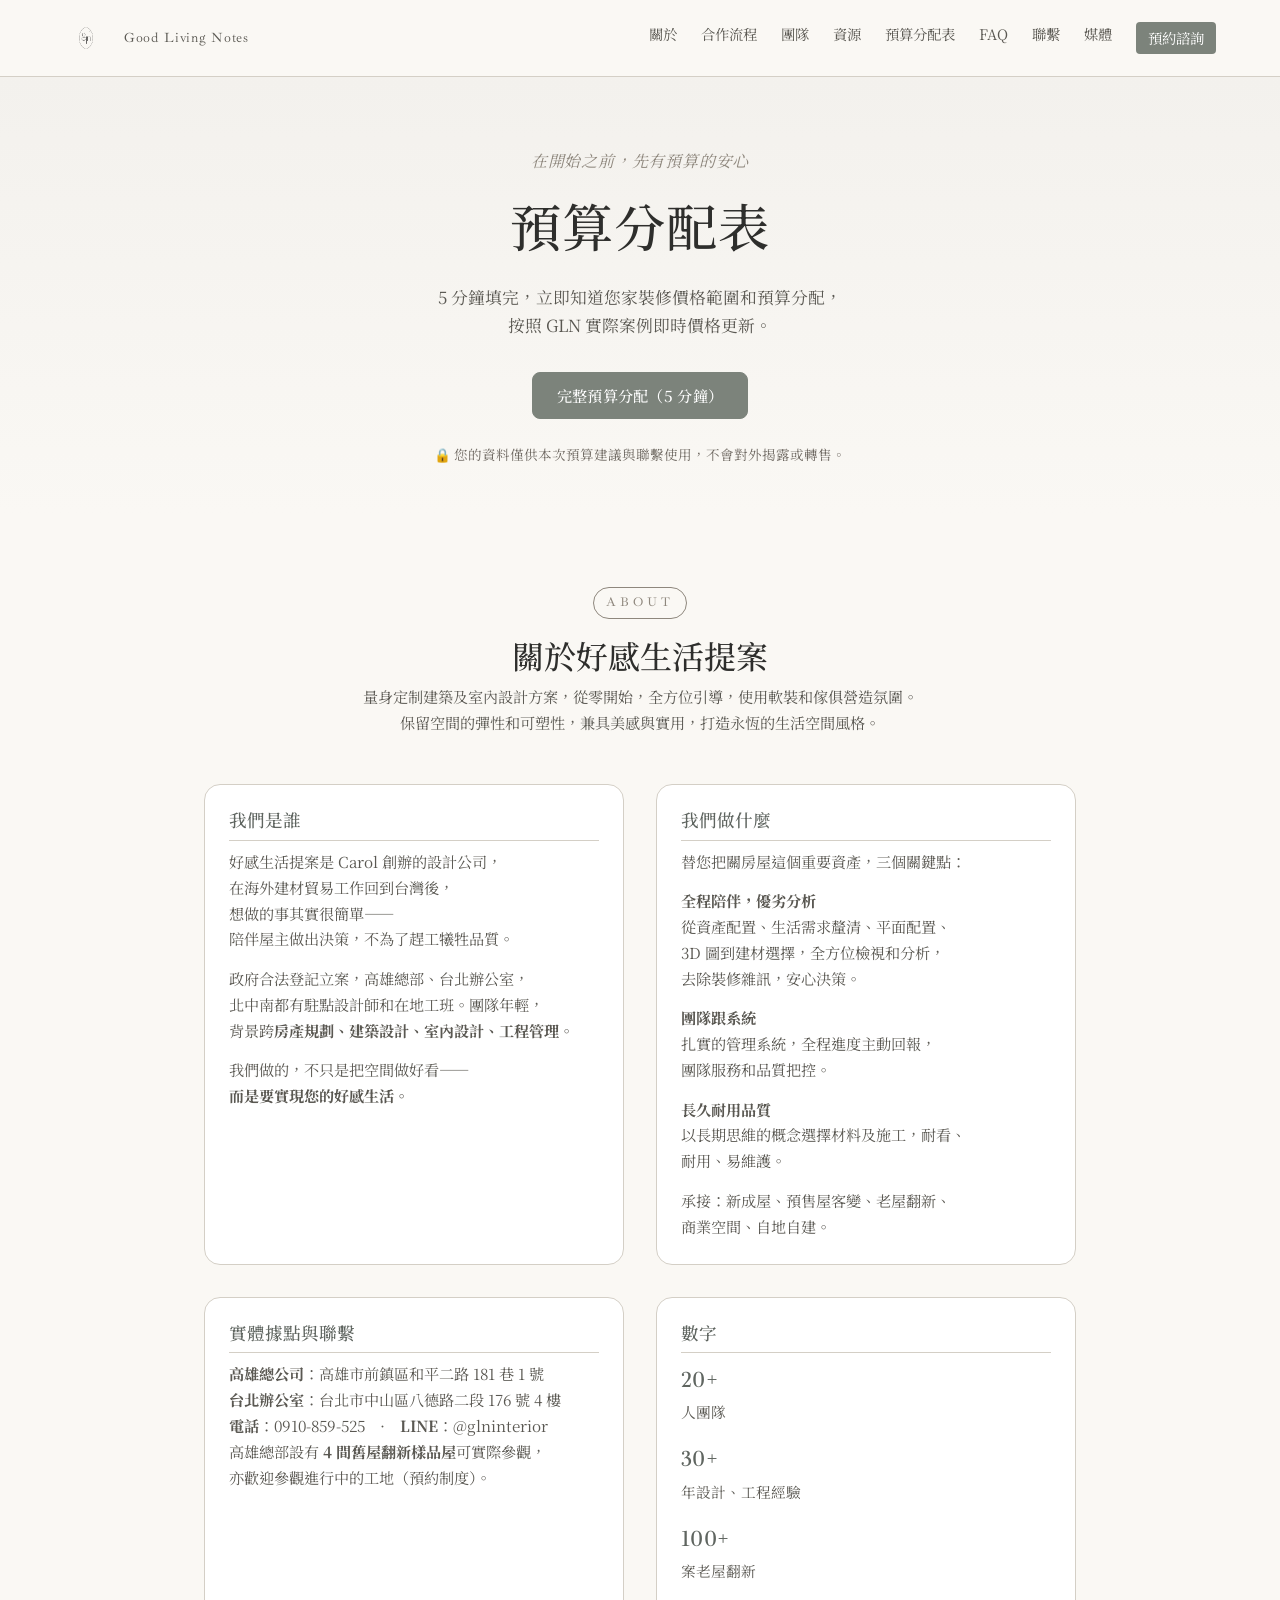
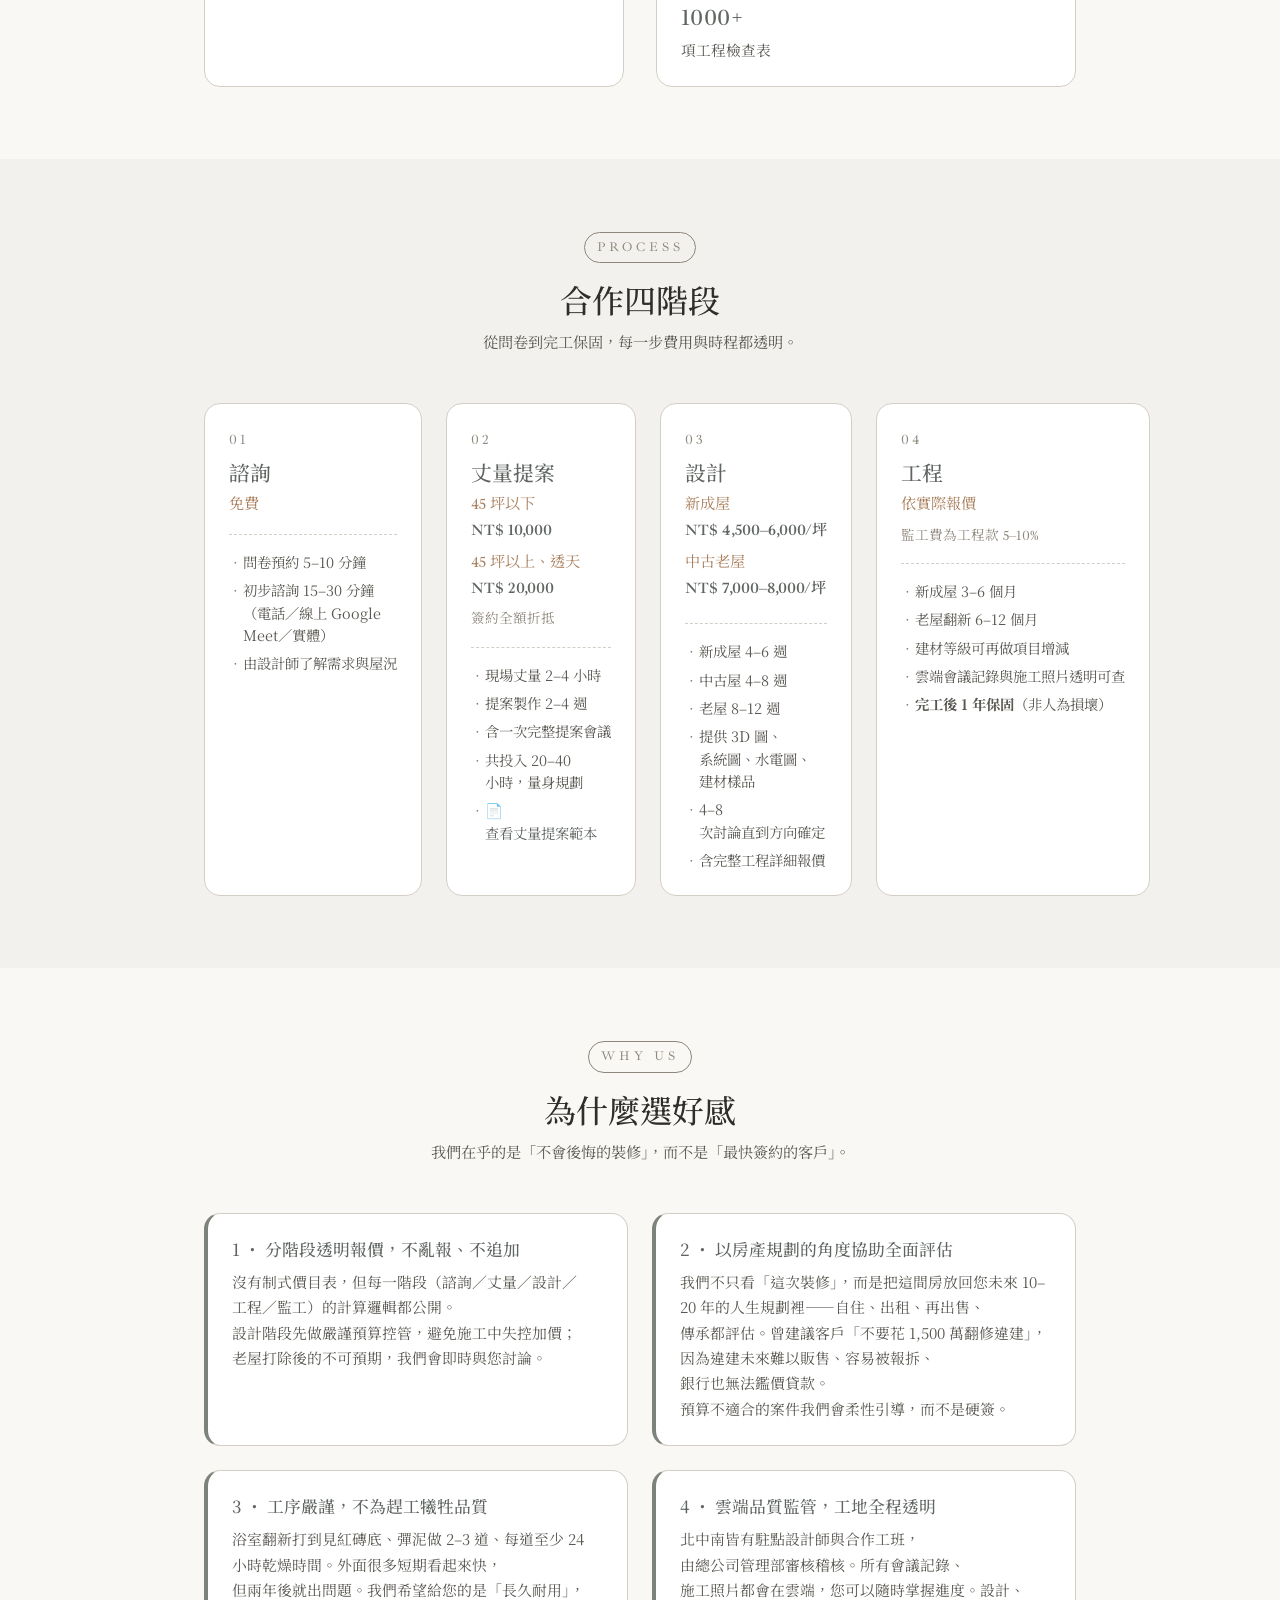
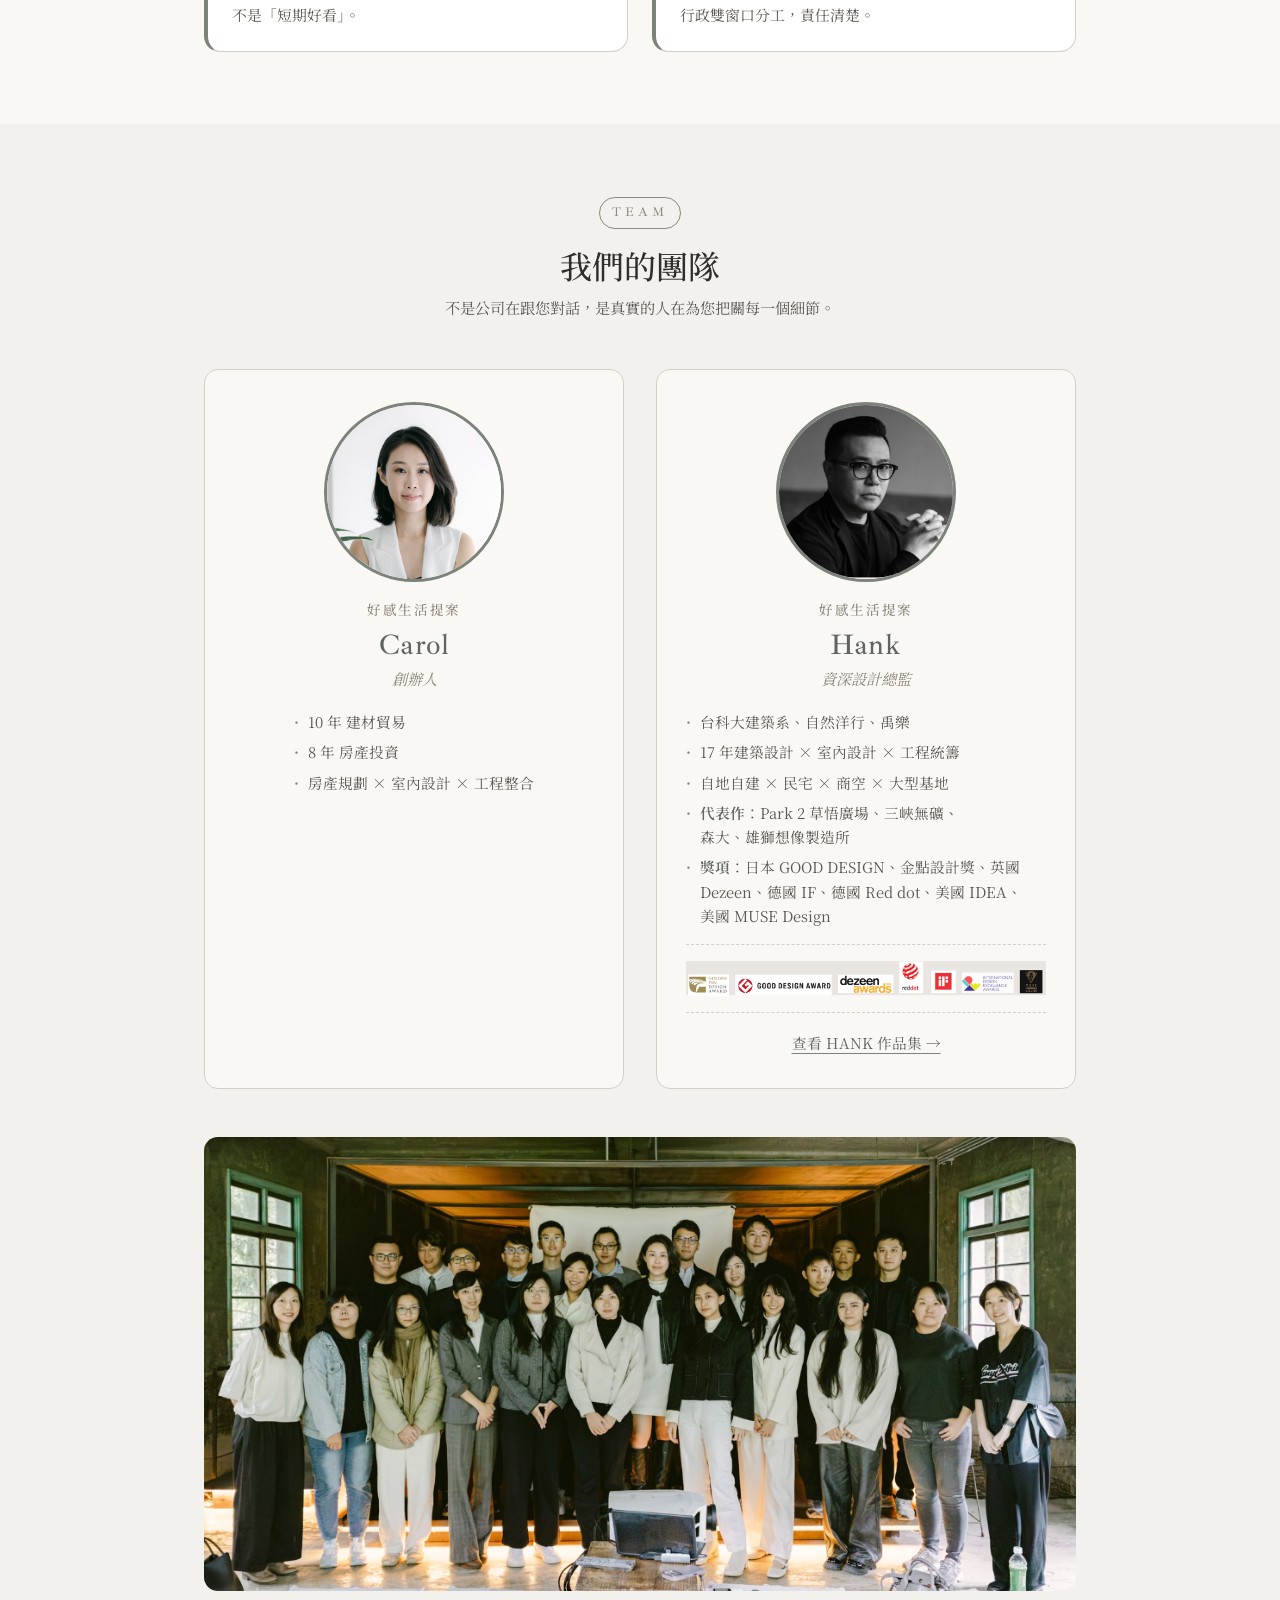
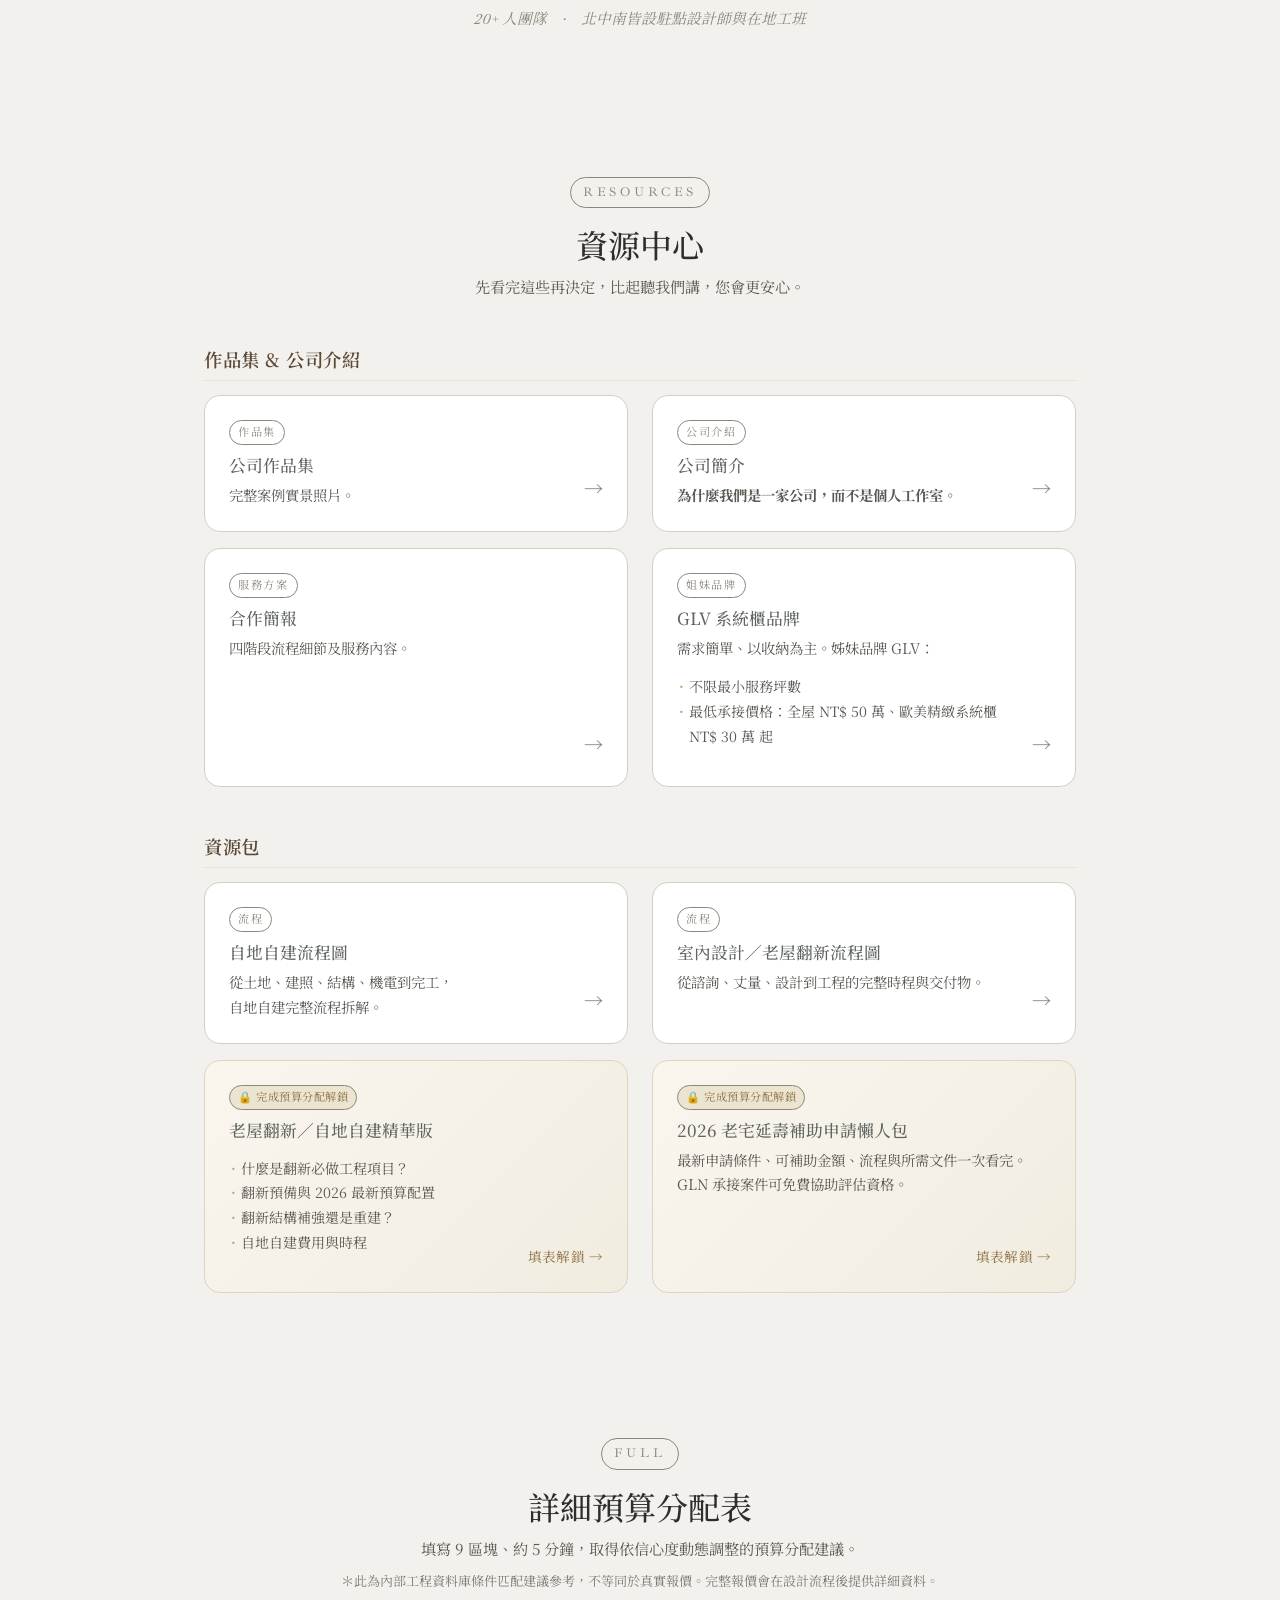
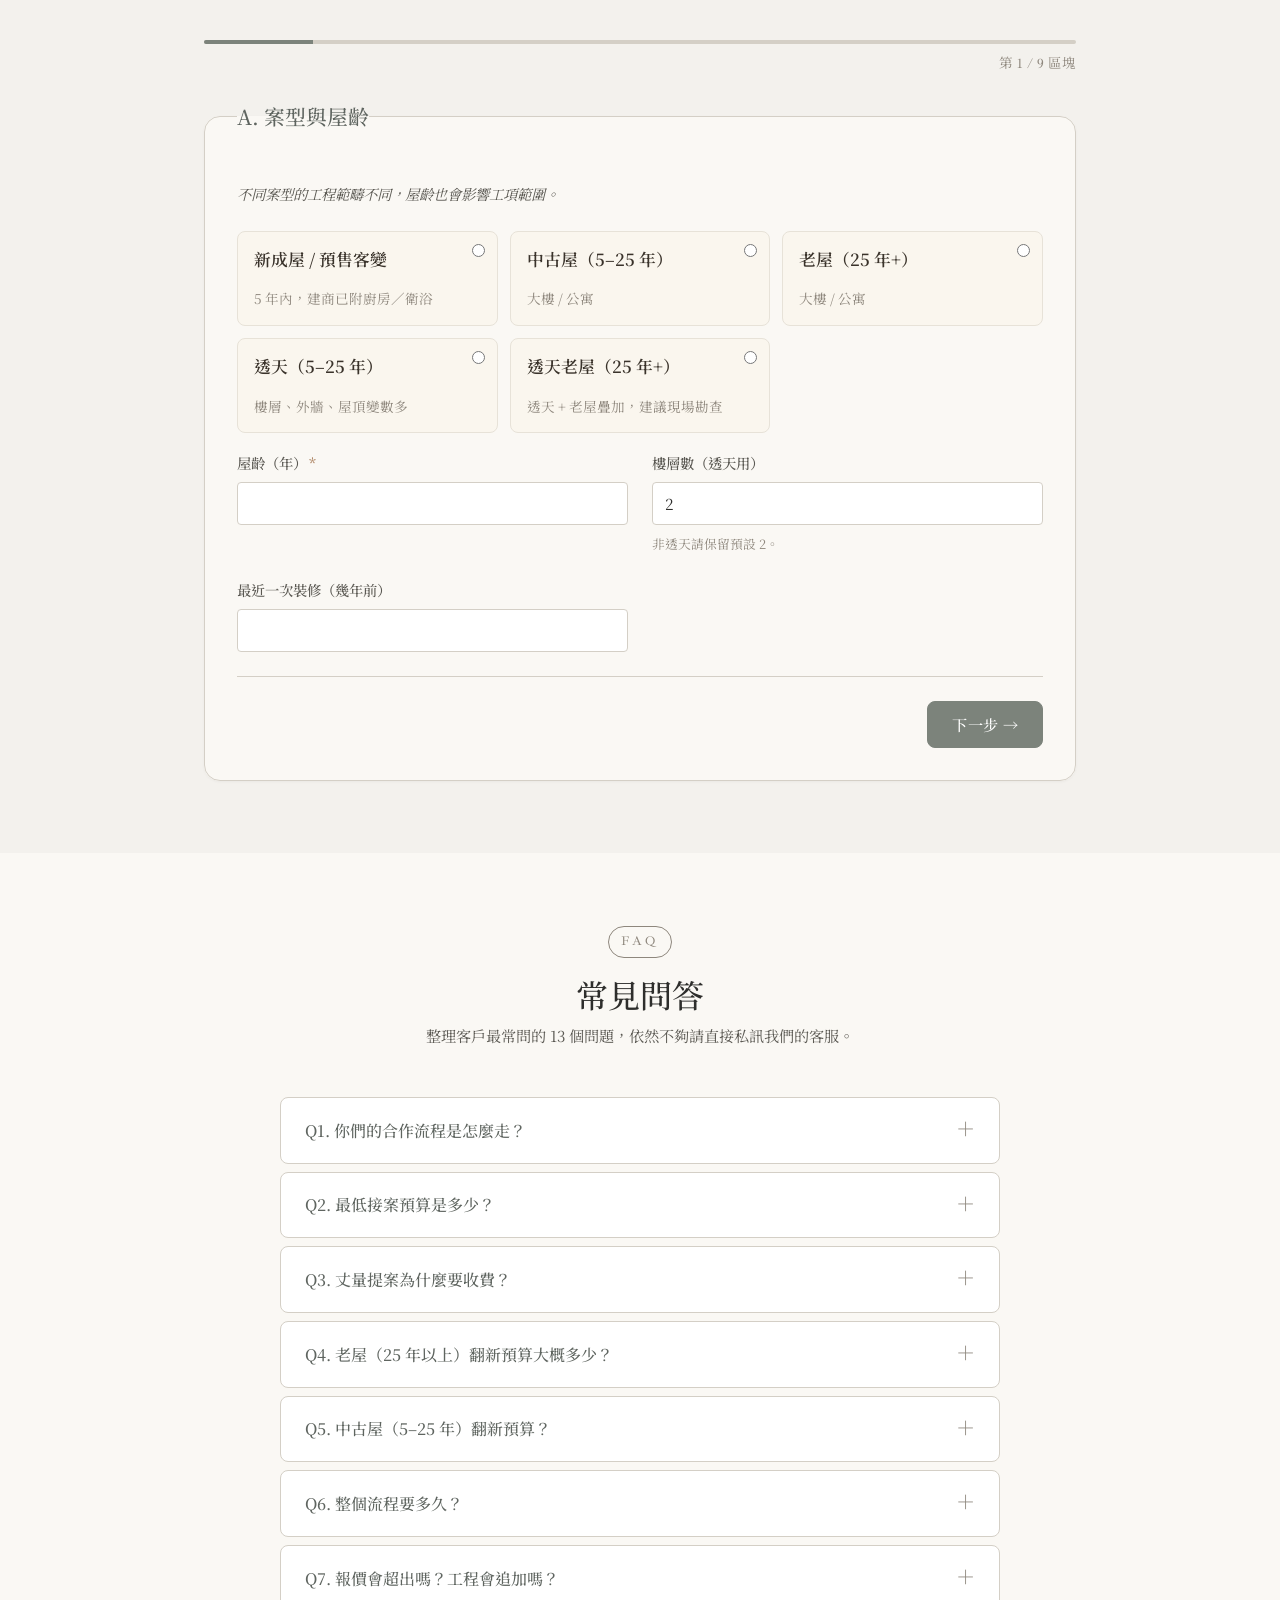
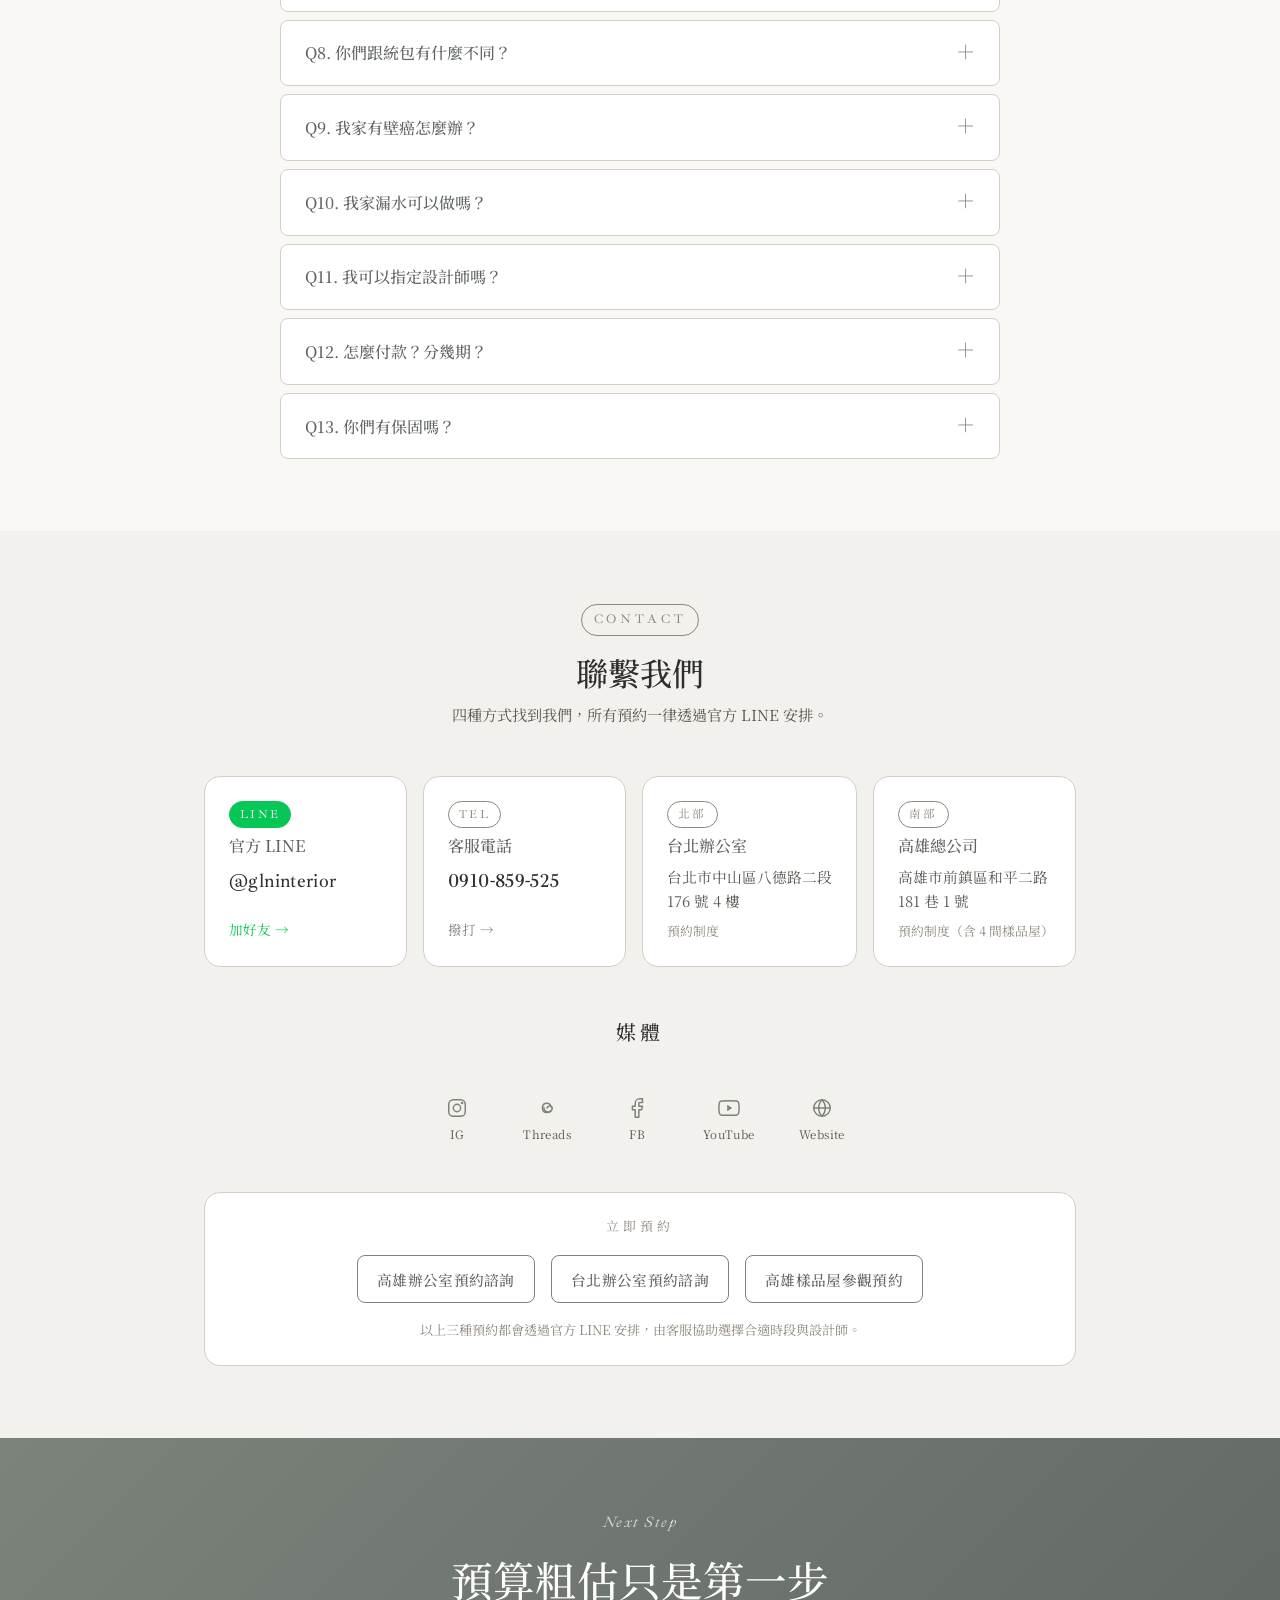
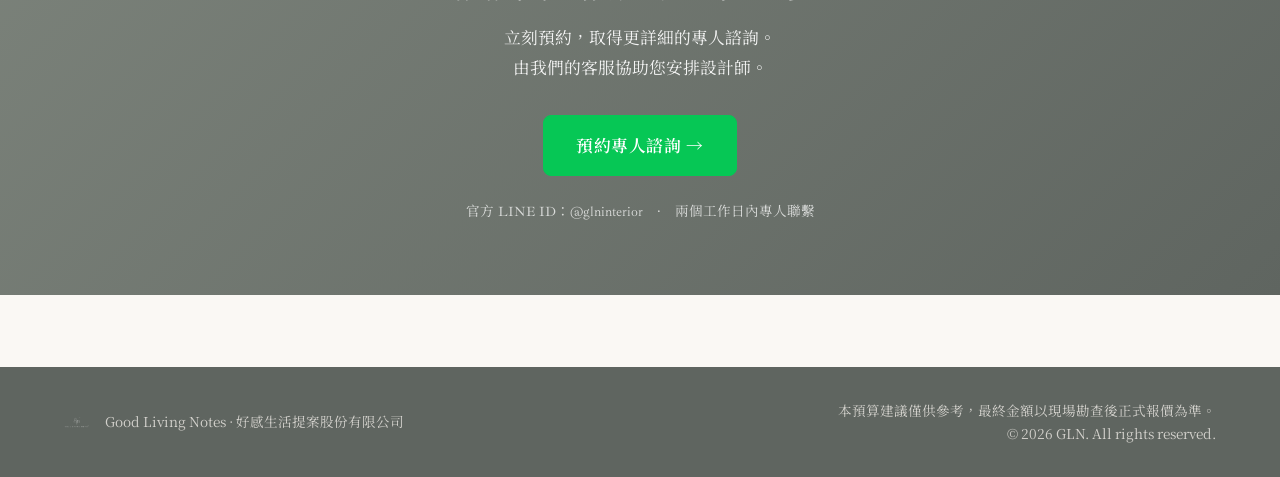
==== index.html @ 09a4f044 "Update index.html 改文字不順處" ====
<!DOCTYPE html>
<html lang="zh-Hant">
<head>
<meta charset="UTF-8">
<meta name="viewport" content="width=device-width, initial-scale=1.0">
<title>預算分配表 | Good Living Notes</title>
<meta name="description" content="GLN 老屋翻新／室內設計 預算範圍粗估表。填寫 5 分鐘，立即取得裝修預算區間。">

<link rel="preconnect" href="https://fonts.googleapis.com">
<link rel="preconnect" href="https://fonts.gstatic.com" crossorigin>
<link href="https://fonts.googleapis.com/css2?family=Noto+Serif+TC:wght@400;500;600;700&family=Ibarra+Real+Nova:wght@400;500;600&display=swap" rel="stylesheet">

<link rel="stylesheet" href="style.css">
</head>
<body>

<!-- ════════════════════════════════════════════ -->
<!-- Header                                          -->
<!-- ════════════════════════════════════════════ -->
<header class="site-header">
  <div class="header-inner">
    <a href="#" class="brand" aria-label="Good Living Notes">
      <img class="brand-logo" src="img/gln-circle.png" alt="GLN" width="44" height="44">
      <div class="brand-name">Good Living Notes</div>
    </a>
    <nav class="header-nav">
      <a href="#about">關於</a>
      <a href="#process">合作流程</a>
      <a href="#team">團隊</a>
      <a href="#resources">資源</a>
      <a href="#mode-full">預算分配表</a>
      <a href="#faq">FAQ</a>
      <a href="#contact">聯繫</a>
      <a href="#media">媒體</a>
      <a href="https://lin.ee/YXt0syEs" target="_blank" rel="noopener" class="nav-cta">預約諮詢</a>
    </nav>
  </div>
</header>

<!-- ════════════════════════════════════════════ -->
<!-- Hero                                            -->
<!-- ════════════════════════════════════════════ -->
<section class="hero">
  <div class="hero-inner">
    <p class="hero-tag">在開始之前，先有預算的安心</p>
    <h1>預算分配表</h1>
    <p class="hero-sub">
      5 分鐘填完，立即知道您家裝修價格範圍和預算分配，<br>
      按照 GLN 實際案例即時價格更新。
    </p>
    <div class="hero-actions">
      <button class="btn btn-primary" data-jump="mode-full">完整預算分配（5 分鐘）</button>
    </div>
    <p class="hero-note">
      🔒 您的資料僅供本次預算建議與聯繫使用，不會對外揭露或轉售。
    </p>
  </div>
</section>

<!-- ════════════════════════════════════════════ -->
<!-- About                                           -->
<!-- ════════════════════════════════════════════ -->
<section id="about" class="about-section">
  <div class="container">
    <div class="section-header">
      <span class="section-mark">ABOUT</span>
      <h2>關於好感生活提案</h2>
      <p>量身定制建築及室內設計方案，從零開始，全方位引導，使用軟裝和傢俱營造氛圍。<br>保留空間的彈性和可塑性，兼具美感與實用，打造永恆的生活空間風格。</p>
    </div>

    <div class="about-grid">
      <div class="about-item">
        <h3>我們是誰</h3>
        <p>好感生活提案是 Carol 創辦的設計公司，在海外建材貿易工作回到台灣後，想做的事其實很簡單——<br>陪伴屋主做出決策，不為了趕工犧牲品質。</p>
        <p>政府合法登記立案，高雄總部、台北辦公室，北中南都有駐點設計師和在地工班。團隊年輕，背景跨<b>房產規劃、建築設計、室內設計、工程管理</b>。</p>
        <p>我們做的，不只是把空間做好看——<br><b>而是要實現您的好感生活。</b></p>
      </div>
      <div class="about-item">
        <h3>我們做什麼</h3>
        <p>替您把關房屋這個重要資產，三個關鍵點：</p>
        <p><b>全程陪伴，優劣分析</b><br>從資產配置、生活需求釐清、平面配置、3D 圖到建材選擇，全方位檢視和分析，去除裝修雜訊，安心決策。</p>
        <p><b>團隊跟系統</b><br>扎實的管理系統，全程進度主動回報，團隊服務和品質把控。</p>
        <p><b>長久耐用品質</b><br>以長期思維的概念選擇材料及施工，耐看、耐用、易維護。</p>
        <p>承接：新成屋、預售屋客變、老屋翻新、商業空間、自地自建。</p>
      </div>
      <div class="about-item">
        <h3>實體據點與聯繫</h3>
        <p>
          <strong>高雄總公司</strong>：高雄市前鎮區和平二路 181 巷 1 號<br>
          <strong>台北辦公室</strong>：台北市中山區八德路二段 176 號 4 樓<br>
          <strong>電話</strong>：0910-859-525　·　<strong>LINE</strong>：@glninterior<br>
          高雄總部設有 <strong>4 間舊屋翻新樣品屋</strong>可實際參觀，亦歡迎參觀進行中的工地（預約制度）。
        </p>
      </div>
      <div class="about-item">
        <h3>數字</h3>
        <ul class="about-stats">
          <li><b>20+</b> 人團隊</li>
          <li><b>30+</b> 年設計、工程經驗</li>
          <li><b>100+</b> 案老屋翻新</li>
          <li><b>1000+</b> 項工程檢查表</li>
        </ul>
      </div>
    </div>
  </div>
</section>

<!-- ════════════════════════════════════════════ -->
<!-- 4-Stage Process                                 -->
<!-- ════════════════════════════════════════════ -->
<section id="process" class="process-section">
  <div class="container">
    <div class="section-header">
      <span class="section-mark">PROCESS</span>
      <h2>合作四階段</h2>
      <p>從問卷到完工保固，每一步費用與時程都透明。</p>
    </div>

    <ol class="process-grid">
      <li class="process-step">
        <span class="process-num">01</span>
        <h3>諮詢</h3>
        <p class="process-fee">免費</p>
        <ul>
          <li>問卷預約 5–10 分鐘</li>
          <li>初步諮詢 15–30 分鐘（電話／線上 Google Meet／實體）</li>
          <li>由設計師了解需求與屋況</li>
        </ul>
      </li>
      <li class="process-step">
        <span class="process-num">02</span>
        <h3>丈量提案</h3>
        <p class="process-fee">
          <span class="fee-row"><span class="fee-label">45 坪以下</span><b>NT$ 10,000</b></span>
          <span class="fee-row"><span class="fee-label">45 坪以上、透天</span><b>NT$ 20,000</b></span>
          <small>簽約全額折抵</small>
        </p>
        <ul>
          <li>現場丈量 2–4 小時</li>
          <li>提案製作 2–4 週</li>
          <li>含一次完整提案會議</li>
          <li>共投入 20–40 小時，量身規劃</li>
          <li><a href="https://drive.google.com/file/d/1v7BxsjTlxCIL0PEZ69i_qPEpmrpGsE7B/view" rel="noopener">📄 查看丈量提案範本</a></li>
        </ul>
      </li>
      <li class="process-step">
        <span class="process-num">03</span>
        <h3>設計</h3>
        <p class="process-fee">
          <span class="fee-row"><span class="fee-label">新成屋</span><b>NT$ 4,500–6,000/坪</b></span>
          <span class="fee-row"><span class="fee-label">中古老屋</span><b>NT$ 7,000–8,000/坪</b></span>
        </p>
        <ul>
          <li>新成屋 4–6 週</li>
          <li>中古屋 4–8 週</li>
          <li>老屋 8–12 週</li>
          <li>提供 3D 圖、系統圖、水電圖、建材樣品</li>
          <li>4–8 次討論直到方向確定</li>
          <li>含完整工程詳細報價</li>
        </ul>
      </li>
      <li class="process-step">
        <span class="process-num">04</span>
        <h3>工程</h3>
        <p class="process-fee">
          <span class="fee-row">依實際報價</span>
          <small>監工費為工程款 5–10%</small>
        </p>
        <ul>
          <li>新成屋 3–6 個月</li>
          <li>老屋翻新 6–12 個月</li>
          <li>建材等級可再做項目增減</li>
          <li>雲端會議記錄與施工照片透明可查</li>
          <li><strong>完工後 1 年保固</strong>（非人為損壞）</li>
        </ul>
      </li>
    </ol>
  </div>
</section>

<!-- ════════════════════════════════════════════ -->
<!-- Why Us                                          -->
<!-- ════════════════════════════════════════════ -->
<section id="why-us" class="why-section">
  <div class="container">
    <div class="section-header">
      <span class="section-mark">WHY US</span>
      <h2>為什麼選好感</h2>
      <p>我們在乎的是「不會後悔的裝修」，而不是「最快簽約的客戶」。</p>
    </div>

    <div class="why-grid">
      <div class="why-item">
        <h3>1 ・ 分階段透明報價，不亂報、不追加</h3>
        <p>沒有制式價目表，但每一階段（諮詢／丈量／設計／工程／監工）的計算邏輯都公開。設計階段先做嚴謹預算控管，避免施工中失控加價；老屋打除後的不可預期，我們會即時與您討論。</p>
      </div>
      <div class="why-item">
        <h3>2 ・ 以房產規劃的角度協助全面評估</h3>
        <p>我們不只看「這次裝修」，而是把這間房放回您未來 10–20 年的人生規劃裡——自住、出租、再出售、傳承都評估。曾建議客戶「不要花 1,500 萬翻修違建」，因為違建未來難以販售、容易被報拆、銀行也無法鑑價貸款。預算不適合的案件我們會柔性引導，而不是硬簽。</p>
      </div>
      <div class="why-item">
        <h3>3 ・ 工序嚴謹，不為趕工犧牲品質</h3>
        <p>浴室翻新打到見紅磚底、彈泥做 2–3 道、每道至少 24 小時乾燥時間。外面很多短期看起來快，但兩年後就出問題。我們希望給您的是「長久耐用」，不是「短期好看」。</p>
      </div>
      <div class="why-item">
        <h3>4 ・ 雲端品質監管，工地全程透明</h3>
        <p>北中南皆有駐點設計師與合作工班，由總公司管理部審核稽核。所有會議記錄、施工照片都會在雲端，您可以隨時掌握進度。設計、行政雙窗口分工，責任清楚。</p>
      </div>
    </div>
  </div>
</section>

<!-- ════════════════════════════════════════════ -->
<!-- Team                                            -->
<!-- ════════════════════════════════════════════ -->
<section id="team" class="team-section">
  <div class="container">
    <div class="section-header">
      <span class="section-mark">TEAM</span>
      <h2>我們的團隊</h2>
      <p>不是公司在跟您對話，是真實的人在為您把關每一個細節。</p>
    </div>

    <div class="team-people">
      <article class="team-card">
        <div class="team-photo-wrap">
          <img class="team-photo" src="img/team-carol.png" alt="Carol｜好感生活提案 創辦人">
        </div>
        <div class="team-info">
          <p class="team-org">好感生活提案</p>
          <h3 class="team-name">Carol</h3>
          <p class="team-title">創辦人</p>
          <ul class="team-bio-list">
            <li><span class="nowrap">10 年</span> 建材貿易</li>
            <li><span class="nowrap">8 年</span> 房產投資</li>
            <li>房產規劃 × 室內設計 × 工程整合</li>
          </ul>
        </div>
      </article>

      <article class="team-card">
        <div class="team-photo-wrap">
          <img class="team-photo" src="img/team-hank.png" alt="Hank｜好感生活提案 資深設計總監">
        </div>
        <div class="team-info">
          <p class="team-org">好感生活提案</p>
          <h3 class="team-name">Hank</h3>
          <p class="team-title">資深設計總監</p>
          <ul class="team-bio-list">
            <li>台科大建築系、自然洋行、禹樂</li>
            <li>17 年建築設計 × 室內設計 × 工程統籌</li>
            <li>自地自建 × 民宅 × 商空 × 大型基地</li>
            <li><b>代表作</b>：Park 2 草悟廣場、三峽無礦、森大、雄獅想像製造所</li>
            <li><b>獎項</b>：日本 GOOD DESIGN、金點設計獎、英國 Dezeen、德國 IF、德國 Red dot、美國 IDEA、美國 MUSE Design</li>
          </ul>
          <div class="team-awards">
            <img class="team-awards-img" src="img/hank-awards.png" alt="HANK 獲得設計獎項">
          </div>
          <p class="team-link">
            <a href="https://canva.link/2eoe7nf014t5jom" target="_blank" rel="noopener">查看 HANK 作品集 →</a>
          </p>
        </div>
      </article>
    </div>

    <figure class="team-group">
      <img class="team-group-photo" src="img/team-group.png" alt="GLN 好感生活提案團隊合照">
      <figcaption>20+ 人團隊　·　北中南皆設駐點設計師與在地工班</figcaption>
    </figure>
  </div>
</section>

<!-- ════════════════════════════════════════════ -->
<!-- Resources                                       -->
<!-- ════════════════════════════════════════════ -->
<section id="resources" class="resources-section">
  <div class="container">
    <div class="section-header">
      <span class="section-mark">RESOURCES</span>
      <h2>資源中心</h2>
      <p>先看完這些再決定，比起聽我們講，您會更安心。</p>
    </div>

    <!-- A. 作品集 + 公司介紹 -->
    <h3 class="resource-group-title">作品集 & 公司介紹</h3>
    <div class="resource-grid">
      <a href="https://canva.link/q2inrn6j41slrcf" class="resource-card" target="_blank" rel="noopener">
        <span class="resource-tag">作品集</span>
        <h4>公司作品集</h4>
        <p>完整案例實景照片。</p>
        <span class="resource-arrow">→</span>
      </a>
      <a href="https://canva.link/rxjjziri6w0y75f" class="resource-card" target="_blank" rel="noopener">
        <span class="resource-tag">公司介紹</span>
        <h4>公司簡介</h4>
        <p><strong>為什麼我們是一家公司，而不是個人工作室。</strong></p>
        <span class="resource-arrow">→</span>
      </a>
      <a href="https://canva.link/uppuqm4jqyr78lw" class="resource-card" target="_blank" rel="noopener">
        <span class="resource-tag">服務方案</span>
        <h4>合作簡報</h4>
        <p>四階段流程細節及服務內容。</p>
        <span class="resource-arrow">→</span>
      </a>
      <a href="https://drive.google.com/file/d/1RfXnV0YiWMnCZZ8TT27FS-gtR0OzZcpV/view?usp=drive_link" class="resource-card" target="_blank" rel="noopener">
        <span class="resource-tag">姐妹品牌</span>
        <h4>GLV 系統櫃品牌</h4>
        <p>需求簡單、以收納為主。姊妹品牌 GLV：</p>
        <ul class="resource-bullets">
          <li>不限最小服務坪數</li>
          <li>最低承接價格：全屋 <span class="nowrap">NT$ 50 萬</span>、歐美精緻系統櫃 <span class="nowrap">NT$ 30 萬</span> 起</li>
        </ul>
        <span class="resource-arrow">→</span>
      </a>
    </div>

    <!-- B. 資源包 -->
    <h3 class="resource-group-title resource-group-title-2">資源包</h3>
    <div class="resource-grid">
      <a href="https://canva.link/vk9om10s2ywufpu" class="resource-card" target="_blank" rel="noopener">
        <span class="resource-tag">流程</span>
        <h4>自地自建流程圖</h4>
        <p>從土地、建照、結構、機電到完工，自地自建完整流程拆解。</p>
        <span class="resource-arrow">→</span>
      </a>
      <a href="https://canva.link/l2bmk8gqaws60md" class="resource-card" target="_blank" rel="noopener">
        <span class="resource-tag">流程</span>
        <h4>室內設計／老屋翻新流程圖</h4>
        <p>從諮詢、丈量、設計到工程的完整時程與交付物。</p>
        <span class="resource-arrow">→</span>
      </a>
      <a href="#mode-full" class="resource-card resource-card-gated" data-gated="true">
        <span class="resource-tag resource-tag-locked">🔒 完成預算分配解鎖</span>
        <h4>老屋翻新／自地自建精華版</h4>
        <ul class="resource-bullets">
          <li>什麼是翻新必做工程項目？</li>
          <li>翻新預備與 2026 最新預算配置</li>
          <li>翻新結構補強還是重建？</li>
          <li>自地自建費用與時程</li>
        </ul>
        <span class="resource-arrow">填表解鎖 →</span>
      </a>
      <a href="#mode-full" class="resource-card resource-card-gated" data-gated="true">
        <span class="resource-tag resource-tag-locked">🔒 完成預算分配解鎖</span>
        <h4>2026 老宅延壽補助申請懶人包</h4>
        <p>最新申請條件、可補助金額、流程與所需文件一次看完。GLN 承接案件可免費協助評估資格。</p>
        <span class="resource-arrow">填表解鎖 →</span>
      </a>
    </div>

  </div>
</section>


<!-- ════════════════════════════════════════════ -->
<!-- Full Mode (Advanced) — Quick Mode 已移至 landing.html -->
<!-- ════════════════════════════════════════════ -->
<!-- ════════════════════════════════════════════ -->
<section id="mode-full" class="form-section form-section-alt">
  <div class="container">
    <div class="section-header">
      <span class="section-mark">FULL</span>
      <h2>詳細預算分配表</h2>
      <p>填寫 9 區塊、約 5 分鐘，取得依信心度動態調整的預算分配建議。</p>
      <p class="section-disclaimer">＊此為內部工程資料庫條件匹配建議參考，不等同於真實報價。完整報價會在設計流程後提供詳細資料。</p>
    </div>

    <!-- progress bar -->
    <div class="progress">
      <div class="progress-bar" id="progress-bar"></div>
    </div>
    <div class="progress-label" id="progress-label">第 1 / 9 區塊</div>

    <form id="form-full" novalidate>

      <!-- ─── I. 您的基本資料（三明治法：DOM 第一，UX 流程最後一步） ─── -->
      <fieldset class="step" data-step="9">
        <legend>I. 您的基本資料</legend>
        <p class="step-hint step-hint-unlock">🎁 就差最後一步——填完即可解鎖您的<strong>預算分配建議</strong>與<strong>兩份精選資源</strong>。</p>

        <div class="form-grid">
          <div class="field">
            <label>姓名 / 稱呼 <span class="req">*</span></label>
            <input type="text" name="name" required>
          </div>
          <div class="field">
            <label>聯絡電話 <span class="req">*</span></label>
            <input type="tel" name="phone" required pattern="[0-9\-+ ]+">
          </div>
          <div class="field field-full">
            <label>Email <span class="req">*</span></label>
            <input type="email" name="email" required>
          </div>
          <div class="field field-full field-highlight">
            <label>LINE ID <span class="optional">（選填，推薦）</span></label>
            <input type="text" name="lineId" placeholder="例：@your_id 或 your_id">
            <p class="field-hint">🎁 填入您的 LINE ID，即可獲得 <strong>限定資源「必檢測工程清單」</strong>（依您的案型客製），並由設計師於 <span class="nowrap">24 小時內</span>專人回覆您的客製建議。</p>
          </div>
          <div class="field">
            <label>從哪裡認識我們？</label>
            <select name="source">
              <option value="">—</option>
              <option>IG</option><option>Google</option><option>朋友介紹</option><option>設計師推薦</option><option>其他</option>
            </select>
          </div>
          <div class="field">
            <label>偏好聯絡方式</label>
            <select name="contactPref">
              <option value="">—</option>
              <option>Line</option><option>電話</option><option>Email</option>
            </select>
          </div>
          <div class="field field-full">
            <label>Referral Code（推薦碼）</label>
            <input type="text" name="referral" placeholder="若有，請輸入">
          </div>
        </div>

        <div class="consent-block">
          <label><input type="checkbox" id="consent1" required> 我同意 GLN 依本表單資料聯繫我以提供預算建議服務 <span class="req">*</span></label>
          <label><input type="checkbox" id="consent2" required> 我了解此預算建議為初步參考，最終以現勘正式報價為準 <span class="req">*</span></label>
        </div>

        <div class="step-actions">
          <button type="button" class="btn btn-outline btn-prev">← 上一步</button>
          <button type="submit" class="btn btn-primary">取得完整預算分配 →</button>
        </div>
      </fieldset>

      <!-- ─── A. 案型與屋齡（v3：案型參數承擔屋齡折扣） ─── -->
      <fieldset class="step active" data-step="1">
        <legend>A. 案型與屋齡</legend>
        <p class="step-hint">不同案型的工程範疇不同，屋齡也會影響工項範圍。</p>

        <div class="case-type-grid">
          <label class="case-card">
            <input type="radio" name="caseType" value="new_house" required>
            <span class="case-title">新成屋 / 預售客變</span>
            <span class="case-desc">5 年內，建商已附廚房／衛浴</span>
          </label>
          <label class="case-card">
            <input type="radio" name="caseType" value="midage" required>
            <span class="case-title">中古屋（5–25 年）</span>
            <span class="case-desc">大樓 / 公寓</span>
          </label>
          <label class="case-card">
            <input type="radio" name="caseType" value="old_house" required>
            <span class="case-title">老屋（25 年+）</span>
            <span class="case-desc">大樓 / 公寓</span>
          </label>
          <label class="case-card">
            <input type="radio" name="caseType" value="townhouse_mid" required>
            <span class="case-title">透天（5–25 年）</span>
            <span class="case-desc">樓層、外牆、屋頂變數多</span>
          </label>
          <label class="case-card">
            <input type="radio" name="caseType" value="townhouse_old" required>
            <span class="case-title">透天老屋（25 年+）</span>
            <span class="case-desc">透天 + 老屋疊加，建議現場勘查</span>
          </label>
        </div>

        <div class="form-grid" style="margin-top:18px">
          <div class="field">
            <label>屋齡（年）<span class="req">*</span></label>
            <input type="number" name="age" min="0" max="100" required>
          </div>
          <div class="field">
            <label>樓層數（透天用）</label>
            <input type="number" name="floors" min="1" max="5" value="2">
            <p class="field-hint">非透天請保留預設 2。</p>
          </div>
          <div class="field">
            <label>最近一次裝修（幾年前）</label>
            <input type="number" name="lastReno" min="0" max="100">
          </div>
        </div>

        <div class="step-actions">
          <span></span>
          <button type="button" class="btn btn-primary btn-next">下一步 →</button>
        </div>
      </fieldset>

      <!-- ─── B. 物件資訊 ─── -->
      <fieldset class="step" data-step="2">
        <legend>B. 物件資訊</legend>
        <p class="step-hint">坪數與地點都會影響預算估算。</p>

        <div class="form-grid">
          <div class="field">
            <label>所在縣市 <span class="req">*</span></label>
            <select name="county" required>
              <option value="">—</option>
              <optgroup label="雙北 / 基隆">
                <option>台北</option><option>新北</option><option>基隆</option>
              </optgroup>
              <optgroup label="桃竹苗">
                <option>桃園</option><option>新竹</option><option>苗栗</option>
              </optgroup>
              <optgroup label="中部">
                <option>台中</option><option>彰化</option><option>南投</option><option>雲林</option>
              </optgroup>
              <optgroup label="南部">
                <option>嘉義</option><option>台南</option><option>高雄</option><option>屏東</option>
              </optgroup>
              <optgroup label="東部">
                <option>宜蘭</option><option>花蓮</option><option>台東</option>
              </optgroup>
              <optgroup label="離島">
                <option>澎湖</option><option>金門</option><option>馬祖</option>
              </optgroup>
            </select>
          </div>
          <div class="field field-full">
            <label>區域 / 路名<span class="optional">（選填）</span></label>
            <input type="text" name="address" placeholder="例：大安區、忠孝東路 / 左營區（選填）">
            <p class="field-hint">🔒 填入後可讓預算建議更精準；資訊僅供本次預算建議使用。</p>
          </div>
          <div class="field">
            <label>樓層 / 總樓層</label>
            <input type="text" name="floor" placeholder="例：5 / 12">
          </div>
          <div class="field">
            <label>有無電梯</label>
            <select name="elevator">
              <option value="">—</option><option>是</option><option>否</option>
            </select>
          </div>
          <div class="field">
            <label>室內坪數（不含公設）<span class="req">*</span></label>
            <input type="number" name="ping" min="1" max="500" step="0.1" required>
          </div>
          <div class="field">
            <label>陽台數</label>
            <input type="number" name="balconies" min="0" max="20" value="0">
          </div>
          <div class="field">
            <label>房數 <span class="req">*</span></label>
            <select name="rooms" required>
              <option value="">—</option>
              <option value="1">1 房</option>
              <option value="2">2 房</option>
              <option value="3" selected>3 房</option>
              <option value="4">4 房</option>
              <option value="5">5 房以上</option>
            </select>
          </div>
          <div class="field">
            <label>現況廳/衛/廚數</label>
            <input type="text" name="layoutNow" placeholder="例：2 廳 2 衛 1 廚">
          </div>
        </div>

        <!-- 屋況照片上傳區（5 類） -->
        <h4 class="sub-block-title">上傳屋況照（最多每類 5 張，可拖曳）</h4>
        <p class="step-hint">📷 照片愈完整，現勘前我們愈能判斷工程難度。上傳後資料只供本次預算建議使用。</p>

        <div class="photo-upload-grid">
          <div class="photo-zone" data-cat="exterior">
            <div class="photo-zone-head"><span class="photo-cat-icon">🏠</span><b>外觀</b><span class="photo-count" data-for="exterior">0</span></div>
            <input type="file" name="photo-exterior" accept="image/*" multiple class="photo-input" data-cat="exterior">
            <div class="photo-preview" data-preview="exterior"></div>
          </div>
          <div class="photo-zone" data-cat="bathroom">
            <div class="photo-zone-head"><span class="photo-cat-icon">🚿</span><b>廁所</b><span class="photo-count" data-for="bathroom">0</span></div>
            <input type="file" name="photo-bathroom" accept="image/*" multiple class="photo-input" data-cat="bathroom">
            <div class="photo-preview" data-preview="bathroom"></div>
          </div>
          <div class="photo-zone" data-cat="kitchen">
            <div class="photo-zone-head"><span class="photo-cat-icon">🍳</span><b>廚房</b><span class="photo-count" data-for="kitchen">0</span></div>
            <input type="file" name="photo-kitchen" accept="image/*" multiple class="photo-input" data-cat="kitchen">
            <div class="photo-preview" data-preview="kitchen"></div>
          </div>
          <div class="photo-zone photo-zone-warn" data-cat="severe">
            <div class="photo-zone-head"><span class="photo-cat-icon">⚠️</span><b>屋況嚴重區</b><span class="photo-count" data-for="severe">0</span></div>
            <input type="file" name="photo-severe" accept="image/*" multiple class="photo-input" data-cat="severe">
            <div class="photo-preview" data-preview="severe"></div>
            <p class="photo-hint">漏水／壁癌／龜裂等</p>
          </div>
          <div class="photo-zone" data-cat="interior">
            <div class="photo-zone-head"><span class="photo-cat-icon">🛋️</span><b>室內全景</b><span class="photo-count" data-for="interior">0</span></div>
            <input type="file" name="photo-interior" accept="image/*" multiple class="photo-input" data-cat="interior">
            <div class="photo-preview" data-preview="interior"></div>
          </div>
        </div>

        <div class="ai-analyze-stub">
          <button type="button" class="btn btn-outline btn-ai-disabled" disabled>🤖 AI 屋況分析（功能開發中，下次更新上線）</button>
          <p class="ai-stub-hint">未來會自動辨識漏水痕跡、管線老化、壁癌、建材等級，並回饋預算建議。</p>
        </div>

        <div class="step-actions">
          <button type="button" class="btn btn-outline btn-prev">← 上一步</button>
          <button type="button" class="btn btn-primary btn-next">下一步 →</button>
        </div>
      </fieldset>

      <!-- ─── C. 屋況勾選（v3：4 項，cap +40%） ─── -->
      <fieldset class="step" data-step="3">
        <legend>C. 屋況勾選</legend>
        <p class="step-hint">就您目前知道的屋況勾選；若不確定可保留空白，現勘時補確認。勾選越多代表變數越多，信心度會下降。</p>

        <div class="checklist">
          <label><input type="checkbox" name="cond" value="leak"> 漏水修繕</label>
          <label><input type="checkbox" name="cond" value="partial_demolish"> 打部分隔間</label>
          <label><input type="checkbox" name="cond" value="full_demolish"> 全室打除</label>
          <label><input type="checkbox" name="cond" value="structural"> 結構補強</label>
        </div>

        <div class="step-actions">
          <button type="button" class="btn btn-outline btn-prev">← 上一步</button>
          <button type="button" class="btn btn-primary btn-next">下一步 →</button>
        </div>
      </fieldset>

      <!-- ─── D. 廚衛配置 + 窗戶（v3：屋齡<15 強制 N） ─── -->
      <fieldset class="step" data-step="4">
        <legend>D. 廚衛配置與窗戶</legend>
        <p class="step-hint">請依實際情況填寫；屋況不同工項範圍也會不同，現勘後可進一步確認。</p>

        <div class="form-grid">
          <div class="field">
            <label>翻新既有廁所數 <span class="req">*</span></label>
            <input type="number" name="bathRenovate" min="0" max="10" value="2" required>
          </div>
          <div class="field">
            <label>新增廁所數 <span class="req">*</span></label>
            <input type="number" name="bathNew" min="0" max="10" value="0" required>
          </div>
          <div class="field field-full">
            <label>廚房翻新？ <span class="req">*</span></label>
            <div class="radio-row">
              <label><input type="radio" name="kitchen" value="yes" checked> 是</label>
              <label><input type="radio" name="kitchen" value="no"> 否</label>
            </div>
          </div>
        </div>

        <h4 class="sub-block-title">更換窗戶</h4>
        <div class="form-grid">
          <div class="field">
            <label>一般窗扇數</label>
            <input type="number" name="regularWindows" min="0" max="50" value="0">
          </div>
          <div class="field">
            <label>落地窗扇數</label>
            <input type="number" name="balconyWindows" min="0" max="20" value="0">
          </div>
        </div>

        <div class="step-actions">
          <button type="button" class="btn btn-outline btn-prev">← 上一步</button>
          <button type="button" class="btn btn-primary btn-next">下一步 →</button>
        </div>
      </fieldset>

      <!-- ─── E. 設計風格層級（v3：3 選 1 必選，計入預算分配計算） ─── -->
      <fieldset class="step" data-step="5">
        <legend>E. 設計風格層級</legend>
        <p class="step-hint">這個選擇會影響每坪價（材料／工法／細節密度差異）。請依您對「最終呈現」的期待選一個。</p>

        <div class="style-level-grid">
          <label class="style-card">
            <input type="radio" name="styleLevel" value="simple" required>
            <span class="style-title">簡約有線條</span>
            <span class="style-desc">預算及實用導向，以傢俱軟裝為主，或者輕量收納。</span>
          </label>
          <label class="style-card">
            <input type="radio" name="styleLevel" value="local" required checked>
            <span class="style-title">局部設計感</span>
            <span class="style-desc">重點區混搭建材及特殊工法，或者需要大量收納。</span>
          </label>
          <label class="style-card">
            <input type="radio" name="styleLevel" value="refined" required>
            <span class="style-title">強調精緻細節</span>
            <span class="style-desc">重視美學及生活品味，預算較為彈性，喜歡精緻的材質及工法，以最終效果為主要考量。</span>
          </label>
        </div>

        <h4 class="sub-block-title">喜歡 / 必要的元素</h4>
        <div class="field field-full">
          <textarea name="styleElements" rows="3" placeholder="例：開放式廚房、中島、玻璃隔間、走入式衣帽間、大型書牆、寵物動線、收納櫃量身打造⋯⋯"></textarea>
        </div>

        <div class="field field-full">
          <label>不喜歡 / 想避開的元素</label>
          <textarea name="styleAvoid" rows="3"></textarea>
        </div>

        <!-- 理想風格照上傳 -->
        <h4 class="sub-block-title">上傳您喜歡的風格參考照（最多 10 張）</h4>
        <p class="step-hint">📷 從 IG、Pinterest、雜誌存的圖都可以。設計師會用這些圖判斷您的風格傾向。</p>

        <div class="photo-zone photo-zone-style">
          <div class="photo-zone-head"><span class="photo-cat-icon">🎨</span><b>理想風格參考</b><span class="photo-count" data-for="ideal">0</span></div>
          <input type="file" name="photo-ideal" accept="image/*" multiple class="photo-input" data-cat="ideal">
          <div class="photo-preview" data-preview="ideal"></div>
        </div>

        <div class="ai-analyze-stub">
          <button type="button" class="btn btn-outline btn-ai-disabled" disabled>🤖 AI 風格分析（功能開發中，下次更新上線）</button>
          <p class="ai-stub-hint">未來會自動辨識風格元素（材質／色系／線條），整合進設計師桌面速查卡。</p>
        </div>

        <div class="step-actions">
          <button type="button" class="btn btn-outline btn-prev">← 上一步</button>
          <button type="button" class="btn btn-primary btn-next">下一步 →</button>
        </div>
      </fieldset>

      <!-- ─── F. 設備配備（v3 新增：大設備 checkbox + 智能家電 radio） ─── -->
      <fieldset class="step" data-step="6">
        <legend>F. 設備配備</legend>
        <p class="step-hint">這些項目預設都不勾，僅計入您需要的。透天的部分品項價格較高。</p>

        <h4 class="sub-block-title">大型設備（複選）</h4>
        <div class="equipment-grid">
          <label class="equip-card">
            <input type="checkbox" name="equip" value="hrv">
            <span class="equip-title">全熱交換器</span>
            <span class="equip-price">大樓 +10 萬｜透天不建議</span>
          </label>
          <label class="equip-card">
            <input type="checkbox" name="equip" value="water_filter">
            <span class="equip-title">全屋淨水</span>
            <span class="equip-price">大樓 +6 萬｜透天 +8 萬</span>
          </label>
          <label class="equip-card">
            <input type="checkbox" name="equip" value="water_softener">
            <span class="equip-title">全屋軟水</span>
            <span class="equip-price">大樓 +6 萬｜透天 +8 萬</span>
          </label>
          <label class="equip-card">
            <input type="checkbox" name="equip" value="dehumidifier">
            <span class="equip-title">全棟除濕</span>
            <span class="equip-price">4 萬/台 ×（房數+1 或樓層數）</span>
          </label>
          <label class="equip-card">
            <input type="checkbox" name="equip" value="heat_pump">
            <span class="equip-title">熱泵熱水器</span>
            <span class="equip-price">大樓 +8 萬｜透天 +10 萬</span>
          </label>
          <label class="equip-card">
            <input type="checkbox" name="equip" value="electric_heater_upgrade">
            <span class="equip-title">電熱水器升級</span>
            <span class="equip-price">+3 萬</span>
          </label>
          <label class="equip-card">
            <input type="checkbox" name="equip" value="solar">
            <span class="equip-title">太陽能系統</span>
            <span class="equip-price">透天 +30 萬起</span>
          </label>
        </div>

        <h4 class="sub-block-title">智能家電（單選）</h4>
        <div class="smart-home-grid">
          <label class="smart-card">
            <input type="radio" name="smartHome" value="none" checked>
            <span class="smart-title">不需要</span>
            <span class="smart-price">+0 萬</span>
          </label>
          <label class="smart-card">
            <input type="radio" name="smartHome" value="basic">
            <span class="smart-title">入門基礎</span>
            <span class="smart-desc">照明 + 窗簾</span>
            <span class="smart-price">大樓 +15 萬｜透天 +22 萬</span>
          </label>
          <label class="smart-card">
            <input type="radio" name="smartHome" value="mid">
            <span class="smart-title">中階需求</span>
            <span class="smart-desc">+ 空調 + 影音</span>
            <span class="smart-price">大樓 +27 萬｜透天 +47 萬</span>
          </label>
          <label class="smart-card">
            <input type="radio" name="smartHome" value="high">
            <span class="smart-title">高階需求</span>
            <span class="smart-desc">+ 中控 + 安防</span>
            <span class="smart-price">大樓 +60 萬｜透天 +120 萬</span>
          </label>
        </div>

        <div class="step-actions">
          <button type="button" class="btn btn-outline btn-prev">← 上一步</button>
          <button type="button" class="btn btn-primary btn-next">下一步 →</button>
        </div>
      </fieldset>

      <!-- ─── G. 預算、時程與設計需求 ─── -->
      <fieldset class="step" data-step="7">
        <legend>G. 預算、時程與設計需求</legend>

        <div class="form-grid">
          <div class="field">
            <label>期待的工程預算（萬）（不含傢俱、家電）</label>
            <input type="number" name="budgetExpected" min="0" max="9999" placeholder="例：350">
          </div>
          <div class="field">
            <label>預算彈性</label>
            <select name="budgetFlex">
              <option value="">—</option><option>固定</option><option>±10%</option><option>彈性大</option>
            </select>
          </div>
          <div class="field">
            <label>希望開工月</label>
            <input type="month" name="startMonth">
          </div>
          <div class="field field-full">
            <label>希望入住的時間</label>
            <input type="month" name="moveInMonth">
            <p class="field-hint">完工後可能還要採購家具、軟裝；入住時間可比完工晚 1–2 個月。</p>
          </div>
          <div class="field field-full">
            <label>客戶的設計需求</label>
            <textarea name="designNeeds" rows="4" placeholder="例：我希望有大量的收納、客廳要有電視牆、廚房做中島、孩子的書桌靠窗等"></textarea>
            <p class="field-hint">越具體越好——機能、收納、家人習慣、想保留的物件都可寫。</p>
          </div>
          <div class="field field-full">
            <label>時間壓力（生小孩 / 結婚 / 學區 / 租約等）</label>
            <textarea name="pressure" rows="2"></textarea>
          </div>
        </div>

        <div class="step-actions">
          <button type="button" class="btn btn-outline btn-prev">← 上一步</button>
          <button type="button" class="btn btn-primary btn-next">下一步 →</button>
        </div>
      </fieldset>

      <!-- ─── H. 居住需求與服務範圍 ─── -->
      <fieldset class="step" data-step="8">
        <legend>H. 居住需求與服務範圍</legend>

        <div class="form-grid">
          <div class="field">
            <label>居住成員</label>
            <input type="text" name="members" placeholder="例：夫妻 + 1 小孩 + 1 寵物">
          </div>
          <div class="field">
            <label>收納需求</label>
            <select name="storage">
              <option value="">—</option><option>少</option><option>中</option><option>多</option><option>極多</option>
            </select>
          </div>
          <div class="field">
            <label>廚房使用頻率</label>
            <select name="kitchenFreq">
              <option value="">—</option>
              <option>幾乎不開伙</option><option>每週 1-2</option><option>每天輕食</option><option>每天熱炒</option>
            </select>
          </div>
          <div class="field">
            <label>希望我們提供？</label>
            <select name="serviceScope">
              <option value="">—</option>
              <option>設計+施工統包</option><option>只要設計</option><option>只要施工</option><option>顧問諮詢</option>
            </select>
          </div>
          <div class="field field-full">
            <label>特殊需求（無障礙 / 過敏 / 樂器 / WFH 等）</label>
            <textarea name="specialNeed" rows="2"></textarea>
          </div>
          <div class="field field-full">
            <label>預約設計總監 / Carol 線上評估</label>
            <div class="radio-row">
              <label><input type="radio" name="siteVisit" value="yes"> 想預約</label>
              <label><input type="radio" name="siteVisit" value="no" checked> 先看書面預算建議就好</label>
            </div>
          </div>
          <div class="field field-full">
            <label>其他補充</label>
            <textarea name="notes" rows="3"></textarea>
          </div>
        </div>

        <div class="step-actions">
          <button type="button" class="btn btn-outline btn-prev">← 上一步</button>
          <button type="button" class="btn btn-primary btn-next">下一步 →</button>
        </div>
      </fieldset>

    </form>
  </div>
</section>

<!-- ════════════════════════════════════════════ -->
<!-- Q&A FAQ                                         -->
<!-- ════════════════════════════════════════════ -->
<section id="faq" class="faq-section">
  <div class="container">
    <div class="section-header">
      <span class="section-mark">FAQ</span>
      <h2>常見問答</h2>
      <p>整理客戶最常問的 13 個問題，依然不夠請直接私訊我們的客服。</p>
    </div>

    <div class="faq-list">

      <details class="faq-item">
        <summary>Q1. 你們的合作流程是怎麼走？</summary>
        <div class="faq-body">
          <p>分四個階段：</p>
          <ol>
            <li><strong>諮詢（免費）</strong>：問卷預約 <span class="nowrap">5–10 分鐘</span>，初步諮詢 <span class="nowrap">15–30 分鐘</span>。</li>
            <li><strong>丈量提案（試用期）</strong>：現場丈量 <span class="nowrap">2–4 小時</span>，提案製作 <span class="nowrap">2–4 週</span>，含一次完整提案會議。</li>
            <li><strong>設計（深度客製）</strong>：<span class="nowrap">4–8 次</span>討論，提供 3D 圖、系統圖、水電圖、建材樣品。</li>
            <li><strong>工程（含 <span class="nowrap">1 年保固</span>）</strong>：依實際報價，監工費為工程款 <span class="nowrap">10%</span>。</li>
          </ol>
        </div>
      </details>

      <details class="faq-item">
        <summary>Q2. 最低接案預算是多少？</summary>
        <div class="faq-body">
          <p>依案件報價，<strong>最低接案預算 <span class="nowrap">NT$ 150 萬</span></strong>。</p>
          <p><strong>建議預算：</strong></p>
          <ul>
            <li><strong>新成屋</strong>：<span class="nowrap">NT$ 150 萬</span> 以上（單坪工程預算 <span class="nowrap">5 萬</span> 以上）</li>
            <li><strong>老屋翻新</strong>：<span class="nowrap">NT$ 250 萬</span> 以上（單坪工程預算 <span class="nowrap">10 萬</span> 以上）</li>
          </ul>
          <p>如果預算不到 <span class="nowrap">150 萬</span>，可以轉由姐妹品牌 <strong>GLV</strong> 協助：無最低坪數限制，全屋 <span class="nowrap">NT$ 50 萬</span>／歐美精緻系統櫃 <span class="nowrap">NT$ 30 萬</span> 起。</p>
        </div>
      </details>

      <details class="faq-item">
        <summary>Q3. 丈量提案為什麼要收費？</summary>
        <div class="faq-body">
          <p>丈量提案是「<strong>設計階段前的試用期</strong>」，由設計師到現場實際丈量並提出高度客製化的解決方案，是針對您的房屋量身定做的報告。</p>
          <p>收費目的是確保：</p>
          <ol>
            <li>我們對<strong>方案品質</strong>的負責</li>
            <li>雙方有誠意合作</li>
            <li>確保設計師有<strong>充足時間專注服務已簽約客戶的品質</strong></li>
          </ol>
          <p><strong>若後續簽訂設計合約，丈量費用可全額折抵設計費。</strong></p>
        </div>
      </details>

      <details class="faq-item">
        <summary>Q4. 老屋（25 年以上）翻新預算大概多少？</summary>
        <div class="faq-body">
          <p>老屋翻新分兩段預算規劃：</p>
          <ol>
            <li><strong>基礎工程</strong>（恢復成新成屋狀態：水電、衛浴、防水、廚房、門窗、地板）約 <strong><span class="nowrap">7–10 萬／坪</span></strong>，不含格局、結構。</li>
            <li><strong>基礎+裝修工程</strong>（系統櫃、收納、木作、風格）整體建議 <strong><span class="nowrap">12–15 萬／坪</span></strong>以上。</li>
            <li>若有格局結構改造，建議抓 <strong><span class="nowrap">13–16 萬／坪</span></strong>以上。</li>
          </ol>
        </div>
      </details>

      <details class="faq-item">
        <summary>Q5. 中古屋（5–25 年）翻新預算？</summary>
        <div class="faq-body">
          <p>中古屋翻新分兩段預算：</p>
          <ol>
            <li><strong>基礎工程</strong>：約 <strong><span class="nowrap">6–9 萬／坪</span></strong>。</li>
            <li><strong>基礎+裝修工程</strong>：整體建議 <strong><span class="nowrap">10–13 萬／坪</span></strong>以上。</li>
            <li>若有格局結構改造，建議抓 <strong><span class="nowrap">12–15 萬／坪</span></strong>以上。</li>
          </ol>
        </div>
      </details>

      <details class="faq-item">
        <summary>Q6. 整個流程要多久？</summary>
        <div class="faq-body">
          <ul>
            <li>提案階段：<span class="nowrap">2–4 週</span></li>
            <li>設計階段：新成屋 <span class="nowrap">4–6 週</span>／中古屋 <span class="nowrap">4–8 週</span>／老屋 <span class="nowrap">8–12 週</span></li>
            <li>工程階段：新成屋 <span class="nowrap">3–6 個月</span>／老屋翻新 <span class="nowrap">6–12 個月</span></li>
          </ul>
          <p>為確保品質，建議保留寬裕的專案期間。<strong>提早接洽反而能讓前期溝通跟設計時間比較充足。</strong></p>
        </div>
      </details>

      <details class="faq-item">
        <summary>Q7. 報價會超出嗎？工程會追加嗎？</summary>
        <div class="faq-body">
          <p>我們會在設計階段就先協助配置預算避免超出，做嚴謹的預算控管與監工，不會為了與業主合作而隨意承諾報價。</p>
          <p><strong>但老屋打除前看不到的狀況，通常打除後會再做一次討論。</strong>詳細報價在設計完成後可以再依項目做增減，前面規劃詳細就是為了避免突發狀況。</p>
        </div>
      </details>

      <details class="faq-item">
        <summary>Q8. 你們跟統包有什麼不同？</summary>
        <div class="faq-body">
          <p>統包工程期間預算較難掌握，建材與需求容易在過程中產生加價或誤差。我們會花較多時間在事前的討論與計劃，盡量避免此情形。</p>
          <p><strong>前期投入是為了避免後期失控（事前規劃 vs 事後追加）。</strong></p>
        </div>
      </details>

      <details class="faq-item">
        <summary>Q9. 我家有壁癌怎麼辦？</summary>
        <div class="faq-body">
          <p>壁癌處理我們會<strong>打到見紅磚</strong>，重新加入防水的泥做，<strong>從根源解決</strong>。我們有壁癌處理的前後對比照可以提供您參考。</p>
        </div>
      </details>

      <details class="faq-item">
        <summary>Q10. 我家漏水可以做嗎？</summary>
        <div class="faq-body">
          <p>可以。漏水我們會先找出漏水源（管路／窗框／外牆／屋頂），對症處理。<strong>老屋翻新 80% 都會處理過漏水或防水問題</strong>，我們經驗充足。</p>
        </div>
      </details>

      <details class="faq-item">
        <summary>Q11. 我可以指定設計師嗎？</summary>
        <div class="faq-body">
          <p>我們會依照您的需求、案型與設計師專長指派最合適的設計師（非隨機分配）。若您有特別偏好的設計師（例如在 IG 看到某個案例），可以告訴我們作為參考，但<strong>實際指派以「最符合需求」為原則</strong>。</p>
        </div>
      </details>

      <details class="faq-item">
        <summary>Q12. 怎麼付款？分幾期？</summary>
        <div class="faq-body">
          <p><strong>設計合約</strong>分 <span class="nowrap">2–3 階段</span>：訂金 <span class="nowrap">50%</span>、尾款 <span class="nowrap">50%</span>（設計完成、交付完整圖面後支付）。</p>
          <p><strong>工程合約</strong>分 <span class="nowrap">4–6 階段</span>：訂金 <span class="nowrap">30%</span>、期款 <span class="nowrap">60%</span>、尾款 <span class="nowrap">10%</span>（驗收完成後支付）。</p>
          <p>所有款項皆開立請款單，匯款後提供收據；正式發票於該階段尾款結清後開立。</p>
        </div>
      </details>

      <details class="faq-item">
        <summary>Q13. 你們有保固嗎？</summary>
        <div class="faq-body">
          <p>完工後我們提供 <strong><span class="nowrap">1 年保固</span></strong>。保固範圍為「我們提供的工程項目，且為非人為損壞或消耗性物品」。<span class="nowrap">1 年</span>內若是我方問題會免費保修；後續若有問題我們仍會協助，會酌收工本費做維修。</p>
          <p>我們很在意客戶長期關係，<strong>不會做完就跑</strong>。</p>
        </div>
      </details>

    </div>
  </div>
</section>

<!-- ════════════════════════════════════════════ -->
<!-- Contact                                         -->
<!-- ════════════════════════════════════════════ -->
<section id="contact" class="contact-section">
  <div class="container">
    <div class="section-header">
      <span class="section-mark">CONTACT</span>
      <h2>聯繫我們</h2>
      <p>四種方式找到我們，所有預約一律透過官方 LINE 安排。</p>
    </div>

    <div class="contact-grid">
      <a href="https://lin.ee/YXt0syEs" target="_blank" rel="noopener" class="contact-card contact-card-line">
        <span class="contact-icon">LINE</span>
        <h4>官方 LINE</h4>
        <p class="contact-value">@glninterior</p>
        <span class="contact-cta">加好友 →</span>
      </a>

      <a href="tel:0910859525" class="contact-card">
        <span class="contact-icon">TEL</span>
        <h4>客服電話</h4>
        <p class="contact-value">0910-859-525</p>
        <span class="contact-cta">撥打 →</span>
      </a>

      <div class="contact-card contact-card-static">
        <span class="contact-icon">北部</span>
        <h4>台北辦公室</h4>
        <p class="contact-address">台北市中山區八德路二段 176 號 4 樓</p>
        <p class="contact-sub">預約制度</p>
      </div>

      <div class="contact-card contact-card-static">
        <span class="contact-icon">南部</span>
        <h4>高雄總公司</h4>
        <p class="contact-address">高雄市前鎮區和平二路 181 巷 1 號</p>
        <p class="contact-sub">預約制度（含 4 間樣品屋）</p>
      </div>
    </div>

    <!-- 社群媒體圖示列 -->
    <div id="media" class="social-section" aria-label="社群媒體與官方網站">
      <p class="social-label">媒體</p>
      <div class="social-icons">
        <a href="https://www.instagram.com/good_living_notes/" target="_blank" rel="noopener" aria-label="Instagram" title="Instagram @good_living_notes">
          <svg viewBox="0 0 24 24" fill="none" stroke="currentColor" stroke-width="1.6" stroke-linecap="round" stroke-linejoin="round">
            <rect x="3" y="3" width="18" height="18" rx="5"/>
            <circle cx="12" cy="12" r="4"/>
            <circle cx="17.5" cy="6.5" r="0.6" fill="currentColor"/>
          </svg>
          <span class="social-icon-label">IG</span>
        </a>
        <a href="https://www.threads.com/@good_living_notes" target="_blank" rel="noopener" aria-label="Threads" title="Threads @good_living_notes">
          <svg viewBox="0 0 24 24" fill="none" stroke="currentColor" stroke-width="1.6" stroke-linecap="round" stroke-linejoin="round">
            <path d="M16.5 10.5c-0.7-2.4-2.4-3.8-4.7-3.8-3 0-4.8 2.2-4.8 4.9 0 3.4 2 5.4 5 5.4 2.1 0 3.8-0.9 4.8-2.5"/>
            <path d="M12 12c0.5-1.7 2.3-2.4 3.8-1.9 1.4 0.5 2.2 2 1.7 3.5-0.5 1.5-1.8 2.5-3.5 2.7-3.5 0.3-5.5-1.8-5.5-5"/>
          </svg>
          <span class="social-icon-label">Threads</span>
        </a>
        <a href="https://www.facebook.com/profile.php?id=61586474920394" target="_blank" rel="noopener" aria-label="Facebook" title="Facebook 粉絲專頁">
          <svg viewBox="0 0 24 24" fill="none" stroke="currentColor" stroke-width="1.6" stroke-linecap="round" stroke-linejoin="round">
            <path d="M18 2h-3a5 5 0 0 0-5 5v3H7v4h3v8h4v-8h3l1-4h-4V7a1 1 0 0 1 1-1h3z"/>
          </svg>
          <span class="social-icon-label">FB</span>
        </a>
        <a href="https://www.youtube.com/channel/UCmnm92FAaolgw5vtBx4BGpQ" target="_blank" rel="noopener" aria-label="YouTube" title="YouTube 頻道">
          <svg viewBox="0 0 24 24" fill="none" stroke="currentColor" stroke-width="1.6" stroke-linecap="round" stroke-linejoin="round">
            <path d="M22.5 6.4c-0.25-0.95-1-1.7-1.95-1.95C18.85 4 12 4 12 4s-6.85 0-8.55 0.45c-0.95 0.25-1.7 1-1.95 1.95C1 8.1 1 12 1 12s0 3.9 0.5 5.6c0.25 0.95 1 1.7 1.95 1.95C5.15 20 12 20 12 20s6.85 0 8.55-0.45c0.95-0.25 1.7-1 1.95-1.95C23 15.9 23 12 23 12s0-3.9-0.5-5.6z"/>
            <polygon points="10,15.5 15.5,12 10,8.5" fill="currentColor" stroke="none"/>
          </svg>
          <span class="social-icon-label">YouTube</span>
        </a>
        <a href="https://goodlivingnotes.com/" target="_blank" rel="noopener" aria-label="好感官方網站" title="好感官方網站">
          <svg viewBox="0 0 24 24" fill="none" stroke="currentColor" stroke-width="1.6" stroke-linecap="round" stroke-linejoin="round">
            <circle cx="12" cy="12" r="9"/>
            <path d="M3 12h18"/>
            <path d="M12 3a13 13 0 0 1 0 18a13 13 0 0 1 0-18z"/>
          </svg>
          <span class="social-icon-label">Website</span>
        </a>
      </div>
    </div>

    <div class="booking-row">
      <p class="booking-label">立即預約</p>
      <div class="booking-buttons">
        <a href="https://lin.ee/YXt0syEs" target="_blank" rel="noopener" class="btn btn-outline btn-booking">
          高雄辦公室預約諮詢
        </a>
        <a href="https://lin.ee/YXt0syEs" target="_blank" rel="noopener" class="btn btn-outline btn-booking">
          台北辦公室預約諮詢
        </a>
        <a href="https://lin.ee/YXt0syEs" target="_blank" rel="noopener" class="btn btn-outline btn-booking">
          高雄樣品屋參觀預約
        </a>
      </div>
      <p class="booking-meta">以上三種預約都會透過官方 LINE 安排，由客服協助選擇合適時段與設計師。</p>
    </div>
  </div>
</section>

<!-- ════════════════════════════════════════════ -->
<!-- LINE CTA                                        -->
<!-- ════════════════════════════════════════════ -->
<section id="line-cta" class="line-cta-section">
  <div class="container">
    <div class="line-cta-inner">
      <p class="line-cta-eyebrow">Next Step</p>
      <h2>預算粗估只是第一步</h2>
      <p class="line-cta-sub">
        立刻預約，取得更詳細的專人諮詢。<br>
        由我們的客服協助您安排設計師。
      </p>
      <a href="https://lin.ee/YXt0syEs" target="_blank" rel="noopener" class="btn btn-line">
        預約專人諮詢 →
      </a>
      <p class="line-cta-meta">官方 LINE ID：@glninterior　·　兩個工作日內專人聯繫</p>
    </div>
  </div>
</section>

<!-- ════════════════════════════════════════════ -->
<!-- Result Modal                                    -->
<!-- ════════════════════════════════════════════ -->
<div class="modal" id="result-modal" hidden>
  <div class="modal-inner">
    <button class="modal-close" id="modal-close" aria-label="關閉">×</button>
    <div class="result-body" id="result-body"><!-- JS 填入 --></div>
  </div>
</div>

<!-- ════════════════════════════════════════════ -->
<!-- Footer                                          -->
<!-- ════════════════════════════════════════════ -->
<footer class="site-footer">
  <div class="footer-inner">
    <div class="footer-brand">
      <img src="img/gln-lockup-white.png" alt="GLN" class="footer-logo">
      <p>Good Living Notes · 好感生活提案股份有限公司</p>
    </div>
    <div class="footer-meta">
      <p>本預算建議僅供參考，最終金額以現場勘查後正式報價為準。</p>
      <p>© 2026 GLN. All rights reserved.</p>
    </div>
  </div>
</footer>

<script src="estimate.js"></script>
<script src="main.js"></script>
</body>
</html>
---- style.css ----
/* ═══════════════════════════════════════════════════════
   GLN 線上預算分配系統 — 樣式 v1.0
   VI：Olive Gray #7C837B / Taupe Clay #8E877D / Soft Mist White #E7E4DF
   字體：Noto Serif TC + Ibarra Real Nova
   ═══════════════════════════════════════════════════════ */

:root {
  /* GLN 官方 VI */
  --color-olive: #7C837B;
  --color-olive-dark: #5F6560;
  --color-taupe: #8E877D;
  --color-taupe-dark: #6F6962;
  --color-mist: #E7E4DF;
  --color-mist-light: #F3F1ED;
  --color-cream: #FAF8F4;
  --color-ink: #2E2E2C;
  --color-ink-soft: #5A5852;
  --color-line: #D4CFC6;
  --color-accent: #A87D5A; /* warm clay accent */

  /* Typography */
  --font-serif: 'Noto Serif TC', 'Times New Roman', serif;
  --font-ibarra: 'Ibarra Real Nova', 'Noto Serif TC', serif;

  /* Spacing scale */
  --space-1: 0.5rem;
  --space-2: 1rem;
  --space-3: 1.5rem;
  --space-4: 2rem;
  --space-5: 3rem;
  --space-6: 4.5rem;

  /* Radius */
  --radius-sm: 4px;
  --radius-md: 8px;
  --radius-lg: 16px;
}

* { box-sizing: border-box; margin: 0; padding: 0; }

html { scroll-behavior: smooth; }

body {
  font-family: var(--font-serif);
  color: var(--color-ink);
  background: var(--color-cream);
  line-height: 1.7;
  -webkit-font-smoothing: antialiased;
}

h1, h2, h3, h4 {
  font-weight: 500;
  line-height: 1.3;
  color: var(--color-ink);
}

a { color: var(--color-olive-dark); text-decoration: none; }
a:hover { color: var(--color-ink); }

/* ═══════════════════════════════════════════════════════
   中文排版規範（CJK Typography）— 全站套用
   依據：_setup/中文排版規範.md
   ═══════════════════════════════════════════════════════ */

/* 1. 標題自動平衡換行（避免末行孤字、不對稱）*/
h1, h2, h3, h4, h5, h6,
.section-header p,
.callout-head h3 {
  text-wrap: balance;
}

/* 2. 段落避免孤字 + CJK 雙音節詞不被拆斷 */
p, li, dd, .field-hint, .step-hint,
.callout-lead, .callout-foot, .resource-card p {
  text-wrap: pretty;
  word-break: keep-all;       /* 禁止 CJK mid-word 斷行 */
  overflow-wrap: break-word;  /* 超長英文/URL 允許斷 */
  line-break: strict;         /* 嚴守 CJK 標點換行規則 */
}

/* 3. 工具類：禁止換行（用於價格 + 單位、品牌名稱、數字組合）*/
.nowrap {
  white-space: nowrap;
  display: inline-block;
}

/* 4. CJK 短語語意鎖（避免「45 坪以上、透天」斷在「、」後）*/
.cjk-phrase {
  word-break: keep-all;
  overflow-wrap: break-word;
}

.container {
  max-width: 920px;
  margin: 0 auto;
  padding: 0 var(--space-3);
}

/* ──────────────────────────────────────────────────
   Header
   ────────────────────────────────────────────────── */
.site-header {
  background: var(--color-cream);
  border-bottom: 1px solid var(--color-line);
  position: sticky; top: 0; z-index: 50;
}
.header-inner {
  max-width: 1200px; margin: 0 auto;
  display: flex; align-items: center; justify-content: space-between;
  padding: var(--space-2) var(--space-3);
}
.brand {
  display: flex; align-items: center; gap: var(--space-2);
  text-decoration: none;
}
.brand-logo {
  width: 44px; height: 44px;
  object-fit: contain;
  display: block;
}
.brand-name {
  font-family: var(--font-ibarra);
  font-size: 0.85rem; color: var(--color-ink-soft);
  letter-spacing: 0.05em;
}
.header-nav { display: flex; gap: var(--space-3); }
.header-nav a {
  font-size: 0.9rem; color: var(--color-ink-soft);
  border-bottom: 1px solid transparent;
  padding-bottom: 2px;
  transition: border-color 0.2s;
}
.header-nav a:hover { border-color: var(--color-olive); }

/* ──────────────────────────────────────────────────
   Hero
   ────────────────────────────────────────────────── */
.hero {
  background: linear-gradient(180deg, var(--color-mist-light) 0%, var(--color-cream) 100%);
  padding: var(--space-6) var(--space-3) var(--space-5);
  text-align: center;
}
.hero-inner { max-width: 720px; margin: 0 auto; }
.hero-tag {
  font-family: var(--font-ibarra);
  font-style: italic;
  font-size: 1rem; color: var(--color-taupe);
  letter-spacing: 0.05em;
  margin-bottom: var(--space-2);
}
.hero h1 {
  font-size: clamp(2.2rem, 5vw, 3.2rem);
  font-weight: 500;
  letter-spacing: 0.02em;
  margin-bottom: var(--space-3);
}
.hero-sub {
  font-size: 1.05rem;
  color: var(--color-ink-soft);
  margin-bottom: var(--space-4);
}
.hero-actions {
  display: flex; gap: var(--space-2);
  justify-content: center;
  flex-wrap: wrap;
  margin-bottom: var(--space-3);
}
.hero-note {
  font-size: 0.85rem;
  color: var(--color-taupe-dark);
  margin-top: var(--space-2);
}

/* ──────────────────────────────────────────────────
   Buttons
   ────────────────────────────────────────────────── */
.btn {
  display: inline-block;
  font-family: var(--font-serif);
  font-size: 0.95rem;
  font-weight: 500;
  letter-spacing: 0.02em;
  padding: 0.75rem 1.5rem;
  border-radius: var(--radius-md);
  border: 1px solid transparent;
  cursor: pointer;
  transition: all 0.2s ease;
  background: transparent;
}
.btn-primary {
  background: var(--color-olive);
  color: #fff;
  border-color: var(--color-olive);
}
.btn-primary:hover {
  background: var(--color-olive-dark);
  border-color: var(--color-olive-dark);
}
.btn-outline {
  background: transparent;
  color: var(--color-olive-dark);
  border-color: var(--color-olive);
}
.btn-outline:hover {
  background: var(--color-mist);
}

/* ──────────────────────────────────────────────────
   Form Section
   ────────────────────────────────────────────────── */
.form-section {
  padding: var(--space-6) 0;
}
.form-section-alt {
  background: var(--color-mist-light);
}
.section-header {
  text-align: center;
  margin-bottom: var(--space-5);
}
.section-mark {
  display: inline-block;
  font-family: var(--font-ibarra);
  font-size: 0.8rem;
  letter-spacing: 0.3em;
  color: var(--color-taupe);
  border: 1px solid var(--color-taupe);
  padding: 4px 12px;
  border-radius: 999px;
  margin-bottom: var(--space-2);
}
.section-header h2 {
  font-size: 2rem;
  margin-bottom: var(--space-1);
}
.section-header p {
  color: var(--color-ink-soft);
  font-size: 0.95rem;
}
.section-header .section-disclaimer {
  font-size: 0.82rem;
  color: var(--color-ink-soft);
  opacity: 0.78;
  margin-top: 8px;
  line-height: 1.7;
  max-width: 640px;
  margin-left: auto;
  margin-right: auto;
  text-wrap: pretty;
  word-break: keep-all;
  overflow-wrap: break-word;
}

/* ──────────────────────────────────────────────────
   Progress Bar
   ────────────────────────────────────────────────── */
.progress {
  height: 4px;
  background: var(--color-line);
  border-radius: 2px;
  overflow: hidden;
  margin-bottom: var(--space-1);
}
.progress-bar {
  height: 100%;
  background: var(--color-olive);
  width: 12.5%;
  transition: width 0.3s ease;
}
.progress-label {
  text-align: right;
  font-size: 0.85rem;
  color: var(--color-taupe);
  margin-bottom: var(--space-3);
  font-family: var(--font-ibarra);
}

/* ──────────────────────────────────────────────────
   Fieldset / Step
   ────────────────────────────────────────────────── */
fieldset {
  border: none;
  background: var(--color-cream);
  padding: var(--space-4);
  border-radius: var(--radius-lg);
  box-shadow: 0 1px 3px rgba(0,0,0,0.04);
  border: 1px solid var(--color-line);
}
fieldset.step { display: none; }
fieldset.step.active { display: block; animation: fadeIn 0.3s ease; }
@keyframes fadeIn { from { opacity: 0; transform: translateY(8px); } to { opacity: 1; transform: translateY(0); } }

legend {
  font-size: 1.3rem;
  font-weight: 500;
  color: var(--color-olive-dark);
  margin-bottom: var(--space-2);
}
.step-hint {
  color: var(--color-ink-soft);
  font-size: 0.9rem;
  margin-bottom: var(--space-3);
  font-style: italic;
}
.step-hint-unlock {
  font-style: normal;
  background: linear-gradient(135deg, #FAF6EE 0%, #F1ECE0 100%);
  border: 1px solid #E5DDC8;
  border-radius: 10px;
  padding: 14px 18px;
  color: #4A4036;
  font-size: 0.95rem;
  line-height: 1.7;
  letter-spacing: 0.3px;
}
.step-hint-unlock strong {
  color: #8B6F3D;
}

/* ──────────────────────────────────────────────────
   Form Grid
   ────────────────────────────────────────────────── */
.form-grid {
  display: grid;
  grid-template-columns: 1fr 1fr;
  gap: var(--space-3) var(--space-3);
  margin-bottom: var(--space-3);
}
.field { display: flex; flex-direction: column; gap: 6px; }
.field-full { grid-column: 1 / -1; }
.field label {
  font-size: 0.9rem;
  font-weight: 500;
  color: var(--color-ink-soft);
}
.req { color: var(--color-accent); margin-left: 2px; }
.optional { color: var(--color-ink-soft); font-size: 0.82em; margin-left: 4px; font-weight: 400; }

input[type=text], input[type=email], input[type=tel], input[type=number],
input[type=month], select, textarea {
  font-family: var(--font-serif);
  font-size: 0.95rem;
  padding: 10px 12px;
  border: 1px solid var(--color-line);
  border-radius: var(--radius-sm);
  background: #fff;
  color: var(--color-ink);
  transition: border-color 0.2s, box-shadow 0.2s;
}
input:focus, select:focus, textarea:focus {
  outline: none;
  border-color: var(--color-olive);
  box-shadow: 0 0 0 3px rgba(124, 131, 123, 0.12);
}
textarea { resize: vertical; min-height: 60px; }
.field-hint {
  font-size: 0.8rem;
  color: var(--color-taupe);
  margin-top: 2px;
}

/* Form actions (quick mode) */
.form-actions {
  grid-column: 1 / -1;
  text-align: center;
  margin-top: var(--space-2);
}
.form-note {
  font-size: 0.85rem;
  color: var(--color-taupe);
  margin-top: var(--space-2);
}

/* Step actions */
.step-actions {
  display: flex; justify-content: space-between;
  margin-top: var(--space-3);
  padding-top: var(--space-3);
  border-top: 1px solid var(--color-line);
}

/* ──────────────────────────────────────────────────
   Checklist
   ────────────────────────────────────────────────── */
.checklist {
  display: flex;
  flex-direction: column;
  gap: var(--space-1);
  margin-bottom: var(--space-2);
}
.checklist label {
  display: flex; align-items: center; gap: var(--space-1);
  padding: 10px 14px;
  background: #fff;
  border: 1px solid var(--color-line);
  border-radius: var(--radius-sm);
  cursor: pointer;
  transition: background 0.2s, border-color 0.2s;
  font-size: 0.95rem;
}
.checklist label:hover {
  background: var(--color-mist-light);
  border-color: var(--color-olive);
}
.checklist input[type=checkbox] { accent-color: var(--color-olive); width: 16px; height: 16px; }
.cond-tag {
  margin-left: auto;
  font-family: var(--font-ibarra);
  font-size: 0.8rem;
  color: var(--color-taupe);
}

.checklist-tags {
  flex-direction: row; flex-wrap: wrap;
}
.checklist-tags label { flex: 0 0 calc(50% - 0.5rem); }

/* Radio row */
.radio-row { display: flex; gap: var(--space-3); padding: 6px 0; }
.radio-row label {
  display: flex; align-items: center; gap: 6px;
  cursor: pointer; font-size: 0.95rem;
}
.radio-row input[type=radio] { accent-color: var(--color-olive); }

/* Consent block */
.consent-block {
  background: var(--color-mist-light);
  padding: var(--space-2);
  border-radius: var(--radius-md);
  margin-top: var(--space-3);
  display: flex; flex-direction: column; gap: var(--space-1);
  font-size: 0.9rem;
}
.consent-block label {
  display: flex; align-items: center; gap: var(--space-1);
  cursor: pointer;
}
.consent-block input { accent-color: var(--color-olive); }

/* ──────────────────────────────────────────────────
   Result Modal
   ────────────────────────────────────────────────── */
.modal {
  position: fixed; inset: 0;
  background: rgba(46, 46, 44, 0.7);
  display: flex; align-items: center; justify-content: center;
  z-index: 100;
  padding: var(--space-3);
  animation: fadeIn 0.2s ease;
}
.modal[hidden] { display: none; }
.modal-inner {
  background: var(--color-cream);
  max-width: 640px; width: 100%;
  max-height: 90vh; overflow-y: auto;
  border-radius: var(--radius-lg);
  padding: var(--space-5);
  position: relative;
  box-shadow: 0 20px 60px rgba(0,0,0,0.2);
}
.modal-close {
  position: absolute; top: 1rem; right: 1.2rem;
  background: none; border: none;
  font-size: 1.8rem; cursor: pointer;
  color: var(--color-taupe);
  line-height: 1;
}
.modal-close:hover { color: var(--color-ink); }

/* Result body */
.result-email-confirm {
  display: flex;
  gap: 14px;
  align-items: flex-start;
  background: linear-gradient(135deg, #F3F1ED 0%, #E7E4DF 100%);
  border-left: 4px solid var(--color-olive);
  border-radius: 8px;
  padding: 18px 20px;
  margin-bottom: var(--space-3);
}
.result-email-confirm .email-icon { font-size: 1.8rem; line-height: 1; flex-shrink: 0; }
.result-email-confirm .email-line { margin: 0 0 4px; color: var(--color-ink); font-size: 0.95rem; }
.result-email-confirm .email-addr { margin: 0; color: var(--color-olive-dark); font-size: 1.02rem; word-break: break-all; }
.result-email-confirm .email-addr small { color: var(--color-taupe); font-weight: 400; font-size: 0.82rem; }

.result-eyebrow {
  font-family: var(--font-ibarra);
  font-style: italic;
  color: var(--color-taupe);
  font-size: 0.95rem;
  letter-spacing: 0.05em;
  text-align: center;
  margin-bottom: var(--space-1);
}
.result-range {
  font-family: var(--font-ibarra);
  font-size: clamp(2rem, 6vw, 2.8rem);
  font-weight: 500;
  color: var(--color-olive-dark);
  text-align: center;
  margin-bottom: var(--space-1);
  letter-spacing: 0.02em;
}
.result-confidence {
  text-align: center;
  font-size: 0.95rem;
  color: var(--color-ink-soft);
  margin-bottom: var(--space-4);
}
.result-section {
  background: #fff;
  border: 1px solid var(--color-line);
  border-radius: var(--radius-md);
  padding: var(--space-3);
  margin-bottom: var(--space-3);
}
.result-section h4 {
  font-size: 0.85rem;
  font-family: var(--font-ibarra);
  letter-spacing: 0.15em;
  color: var(--color-taupe);
  text-transform: uppercase;
  margin-bottom: var(--space-2);
  font-weight: 500;
}
.result-row {
  display: flex; justify-content: space-between;
  padding: 6px 0;
  border-bottom: 1px dashed var(--color-line);
  font-size: 0.95rem;
}
.result-row:last-child { border-bottom: none; }
.result-row .label { color: var(--color-ink-soft); }
.result-row .value { font-family: var(--font-ibarra); color: var(--color-ink); }
.result-row.total {
  font-weight: 500;
  font-size: 1.1rem;
  padding-top: var(--space-1);
  margin-top: 6px;
  border-top: 1px solid var(--color-line);
}

.budget-conflict {
  background: #FAF4ED;
  border-left: 3px solid var(--color-accent);
  padding: var(--space-2);
  border-radius: var(--radius-sm);
  margin-bottom: var(--space-3);
  font-size: 0.9rem;
}
.budget-conflict strong { color: var(--color-accent); }
.budget-conflict ol { padding-left: 1.2rem; margin-top: 6px; }

.result-cta {
  display: flex; gap: var(--space-2);
  justify-content: center;
  margin-top: var(--space-3);
  flex-wrap: wrap;
}
.result-disclaimer {
  font-size: 0.8rem;
  color: var(--color-taupe);
  margin-top: var(--space-3);
  text-align: center;
  line-height: 1.6;
}

/* ──────────────────────────────────────────────────
   Footer
   ────────────────────────────────────────────────── */
.site-footer {
  background: var(--color-olive-dark);
  color: var(--color-mist);
  padding: var(--space-4) 0;
  margin-top: var(--space-6);
}
.footer-inner {
  max-width: 1200px; margin: 0 auto;
  padding: 0 var(--space-3);
  display: flex; justify-content: space-between;
  align-items: center; flex-wrap: wrap; gap: var(--space-3);
}
.footer-brand { display: flex; align-items: center; gap: var(--space-2); }
.footer-logo {
  height: 36px; width: auto;
  filter: brightness(0) invert(1);
  opacity: 0.9;
}
.site-footer p { font-size: 0.85rem; opacity: 0.85; }
.footer-meta { text-align: right; }

/* ──────────────────────────────────────────────────
   Header Nav 補強
   ────────────────────────────────────────────────── */
.header-nav .nav-cta {
  background: var(--color-olive);
  color: #fff;
  padding: 4px 12px;
  border-radius: var(--radius-sm);
  border-bottom: none;
}
.header-nav .nav-cta:hover {
  background: var(--color-olive-dark);
  color: #fff;
  border-bottom: none;
}

/* ──────────────────────────────────────────────────
   About
   ────────────────────────────────────────────────── */
.about-section {
  padding: var(--space-6) 0;
  background: var(--color-cream);
}
.about-grid {
  display: grid;
  grid-template-columns: repeat(2, 1fr);
  gap: var(--space-4);
}
.about-item {
  background: #fff;
  border: 1px solid var(--color-line);
  border-radius: var(--radius-lg);
  padding: var(--space-3);
}
.about-item h3 {
  font-size: 1.1rem;
  color: var(--color-olive-dark);
  margin-bottom: var(--space-1);
  border-bottom: 1px solid var(--color-line);
  padding-bottom: 8px;
}
.about-item p {
  font-size: 0.95rem;
  color: var(--color-ink-soft);
  margin-bottom: 0.9em;
}
.about-item p:last-child { margin-bottom: 0; }
.about-stats {
  list-style: none;
  display: flex; flex-direction: column;
  gap: var(--space-2);
  margin-top: 6px;
}
.about-stats li {
  font-size: 0.92rem;
  color: var(--color-ink-soft);
}
.about-stats b {
  font-family: var(--font-ibarra);
  font-size: 1.4rem;
  color: var(--color-olive-dark);
  display: block;
  font-weight: 500;
  letter-spacing: 0.02em;
}

/* ──────────────────────────────────────────────────
   Process (4 stages)
   ────────────────────────────────────────────────── */
.process-section {
  padding: var(--space-6) 0;
  background: var(--color-mist-light);
}
.process-grid {
  list-style: none;
  display: grid;
  grid-template-columns: repeat(4, 1fr);
  gap: var(--space-3);
  padding: 0;
  counter-reset: process;
}
.process-step {
  background: #fff;
  border: 1px solid var(--color-line);
  border-radius: var(--radius-lg);
  padding: var(--space-3);
  position: relative;
  display: flex; flex-direction: column;
}
.process-num {
  font-family: var(--font-ibarra);
  font-size: 0.85rem;
  letter-spacing: 0.2em;
  color: var(--color-taupe);
  margin-bottom: var(--space-1);
}
.process-step h3 {
  font-size: 1.3rem;
  color: var(--color-olive-dark);
  margin-bottom: 6px;
}
.process-fee {
  font-family: var(--font-ibarra);
  font-size: 0.95rem;
  color: var(--color-accent);
  margin-bottom: var(--space-2);
  padding-bottom: var(--space-2);
  border-bottom: 1px dashed var(--color-line);
}
.process-fee small { color: var(--color-taupe); font-size: 0.85rem; display: block; margin-top: 4px; }
.process-fee .fee-row {
  display: flex;
  flex-wrap: wrap;
  align-items: baseline;
  column-gap: 10px;
  margin-bottom: 6px;
  word-break: keep-all;
}
.process-fee .fee-row b {
  color: var(--color-olive-dark);
  font-weight: 600;
  white-space: nowrap;
}
.process-fee .fee-row .fee-label {
  white-space: nowrap;
}
.process-step ul {
  list-style: none;
  font-size: 0.9rem;
  color: var(--color-ink-soft);
  display: flex; flex-direction: column; gap: 6px;
}
.process-step ul li {
  position: relative;
  padding-left: 14px;
  line-height: 1.55;
}
.process-step ul li::before {
  content: '·';
  position: absolute; left: 4px;
  color: var(--color-olive);
}

/* ──────────────────────────────────────────────────
   Why Us
   ────────────────────────────────────────────────── */
.why-section {
  padding: var(--space-6) 0;
  background: var(--color-cream);
}
.why-grid {
  display: grid;
  grid-template-columns: repeat(2, 1fr);
  gap: var(--space-3);
}
.why-item {
  background: #fff;
  border: 1px solid var(--color-line);
  border-radius: var(--radius-lg);
  padding: var(--space-3);
  border-left: 4px solid var(--color-olive);
}
.why-item h3 {
  font-size: 1.05rem;
  color: var(--color-olive-dark);
  margin-bottom: var(--space-1);
  line-height: 1.4;
}
.why-item p {
  font-size: 0.93rem;
  color: var(--color-ink-soft);
}

/* ──────────────────────────────────────────────────
   Team
   ────────────────────────────────────────────────── */
.team-section {
  padding: var(--space-6) 0;
  background: var(--color-mist-light);
}
.team-people {
  display: grid;
  grid-template-columns: 1fr 1fr;
  gap: var(--space-4);
  margin-top: var(--space-4);
  margin-bottom: var(--space-5);
}
.team-card {
  display: flex;
  flex-direction: column;
  align-items: center;
  text-align: center;
  background: var(--color-cream);
  border: 1px solid var(--color-line);
  border-radius: 14px;
  padding: var(--space-4) var(--space-3);
}
.team-photo-wrap {
  width: 180px;
  height: 180px;
  border-radius: 50%;
  overflow: hidden;
  background: var(--color-mist);
  margin-bottom: var(--space-2);
  border: 3px solid var(--color-olive);
}
.team-photo {
  width: 100%;
  height: 100%;
  object-fit: cover;
  display: block;
}
.team-org {
  font-family: var(--font-serif);
  font-size: 0.85rem;
  color: var(--color-taupe);
  letter-spacing: 0.12em;
  margin-bottom: 6px;
  font-weight: 500;
}
.team-name {
  font-family: var(--font-ibarra);
  font-size: 1.8rem;
  color: var(--color-olive-dark);
  margin-bottom: 4px;
  letter-spacing: 0.02em;
}
.team-title {
  font-family: var(--font-ibarra);
  font-style: italic;
  color: var(--color-taupe);
  font-size: 0.95rem;
  margin-bottom: var(--space-2);
}
.team-bio {
  color: var(--color-ink-soft);
  font-size: 0.95rem;
  line-height: 1.75;
  margin-bottom: var(--space-2);
}
.team-bio-list {
  list-style: none;
  text-align: left;
  width: 100%;
  max-width: 360px;
  margin: 0 auto var(--space-2);
  padding: 0;
  color: var(--color-ink-soft);
  font-size: 0.92rem;
  line-height: 1.65;
}
.team-bio-list li {
  position: relative;
  padding-left: 14px;
  margin-bottom: 6px;
}
.team-bio-list li::before {
  content: "·";
  position: absolute;
  left: 0;
  color: var(--color-olive);
  font-weight: 700;
}
.team-bio-list li b { color: var(--color-olive-dark); font-weight: 600; }
.team-link a {
  color: var(--color-olive-dark);
  font-size: 0.92rem;
  text-decoration: underline;
  text-decoration-color: var(--color-olive);
  text-underline-offset: 4px;
}
.team-link a:hover { color: var(--color-accent); }

.team-awards {
  width: 100%;
  margin: var(--space-2) 0 var(--space-2);
  padding: var(--space-2) 0;
  border-top: 1px dashed var(--color-line);
  border-bottom: 1px dashed var(--color-line);
}
.team-awards-img {
  width: 100%;
  max-width: 360px;
  height: auto;
  display: block;
  margin: 0 auto;
  opacity: 0.92;
}

.team-group {
  margin: 0;
  text-align: center;
}
.team-group-photo {
  width: 100%;
  max-height: 460px;
  object-fit: cover;
  border-radius: 14px;
  background: var(--color-mist);
  display: block;
}
.team-group figcaption {
  font-family: var(--font-ibarra);
  font-style: italic;
  color: var(--color-taupe);
  font-size: 0.92rem;
  margin-top: var(--space-2);
}

@media (max-width: 720px) {
  .team-people { grid-template-columns: 1fr; }
  .team-photo-wrap { width: 140px; height: 140px; }
}

/* ──────────────────────────────────────────────────
   Resources (link grid)
   ────────────────────────────────────────────────── */
.resources-section {
  padding: var(--space-6) 0;
  background: var(--color-mist-light);
}
.resource-grid {
  display: grid;
  grid-template-columns: repeat(2, 1fr);
  gap: var(--space-2) var(--space-3);
}
.resource-card {
  background: #fff;
  border: 1px solid var(--color-line);
  border-radius: var(--radius-lg);
  padding: var(--space-3);
  display: flex; flex-direction: column;
  gap: 6px;
  position: relative;
  text-decoration: none;
  color: inherit;
  transition: transform 0.2s ease, border-color 0.2s ease, box-shadow 0.2s ease;
}
.resource-card:hover {
  border-color: var(--color-olive);
  box-shadow: 0 4px 12px rgba(0,0,0,0.06);
  transform: translateY(-2px);
}
.resource-tag {
  display: inline-block;
  width: fit-content;
  font-family: var(--font-ibarra);
  font-size: 0.7rem;
  letter-spacing: 0.15em;
  text-transform: uppercase;
  color: var(--color-taupe);
  border: 1px solid var(--color-taupe);
  padding: 2px 8px;
  border-radius: 999px;
  margin-bottom: 4px;
}
.resource-card h4 {
  font-size: 1.05rem;
  color: var(--color-olive-dark);
}
.resource-card p {
  font-size: 0.9rem;
  color: var(--color-ink-soft);
}
.resource-arrow {
  position: absolute;
  bottom: var(--space-3);
  right: var(--space-3);
  color: var(--color-olive);
  font-family: var(--font-ibarra);
  font-size: 1.2rem;
}

/* Gated 資源卡（點擊需先完成預算分配填寫） */
.resource-card-gated {
  background: linear-gradient(135deg, #FAF6EE 0%, #F1ECE0 100%);
  border-color: #E0D5BC;
  cursor: pointer;
}
.resource-card-gated:hover {
  border-color: #C49E69;
  box-shadow: 0 8px 22px rgba(196, 158, 105, 0.14);
}
.resource-tag-locked {
  background: #EBE4D0 !important;
  color: #8B6F3D !important;
  letter-spacing: 0.5px;
}
.resource-card-gated .resource-arrow {
  font-size: 0.85rem;
  font-family: inherit;
  color: #8B6F3D;
  letter-spacing: 0.4px;
}
.resource-bullets {
  list-style: none;
  padding: 0;
  margin: 8px 0 14px;
  font-size: 0.88rem;
  color: var(--color-ink-soft);
  line-height: 1.75;
}
.resource-bullets li {
  padding-left: 12px;
  position: relative;
}
.resource-bullets li::before {
  content: '·';
  position: absolute;
  left: 2px;
  color: #C49E69;
  font-weight: bold;
}

/* Toast 提示（點擊 gated 卡時顯示） */
.gated-toast {
  position: fixed;
  left: 50%;
  bottom: 32px;
  transform: translateX(-50%) translateY(20px);
  background: #3A332B;
  color: #FAF6EE;
  padding: 14px 22px;
  border-radius: 10px;
  font-size: 0.92rem;
  line-height: 1.55;
  text-align: center;
  box-shadow: 0 10px 30px rgba(58, 51, 43, 0.28);
  z-index: 9999;
  opacity: 0;
  pointer-events: none;
  transition: opacity 0.3s ease, transform 0.3s ease;
  max-width: 90%;
  letter-spacing: 0.4px;
}
.gated-toast.show {
  opacity: 1;
  transform: translateX(-50%) translateY(0);
}
.gated-toast.hide {
  opacity: 0;
  transform: translateX(-50%) translateY(20px);
}

/* ──────────────────────────────────────────────────
   FAQ Accordion
   ────────────────────────────────────────────────── */
.faq-section {
  padding: var(--space-6) 0;
  background: var(--color-cream);
}
.faq-list {
  max-width: 720px; margin: 0 auto;
  display: flex; flex-direction: column;
  gap: var(--space-1);
}
.faq-item {
  background: #fff;
  border: 1px solid var(--color-line);
  border-radius: var(--radius-md);
  overflow: hidden;
  transition: border-color 0.2s ease;
}
.faq-item[open] {
  border-color: var(--color-olive);
}
.faq-item summary {
  padding: var(--space-2) var(--space-3);
  cursor: pointer;
  list-style: none;
  font-size: 1rem;
  font-weight: 500;
  color: var(--color-olive-dark);
  display: flex; justify-content: space-between; align-items: center;
  gap: var(--space-2);
}
.faq-item summary::-webkit-details-marker { display: none; }
.faq-item summary::after {
  content: '＋';
  font-family: var(--font-ibarra);
  font-size: 1.2rem;
  color: var(--color-taupe);
  transition: transform 0.2s ease;
  flex-shrink: 0;
}
.faq-item[open] summary::after { content: '−'; }
.faq-item summary:hover { background: var(--color-mist-light); }
.faq-body {
  padding: 0 var(--space-3) var(--space-3);
  font-size: 0.93rem;
  color: var(--color-ink-soft);
  border-top: 1px dashed var(--color-line);
  padding-top: var(--space-2);
  margin: 0 0 0 0;
}
.faq-body p { margin-bottom: 8px; }
.faq-body ol, .faq-body ul {
  padding-left: 1.4rem; margin: 6px 0 8px;
  line-height: 1.8;
}
.faq-body strong { color: var(--color-ink); }

/* ──────────────────────────────────────────────────
   Contact
   ────────────────────────────────────────────────── */
.contact-section {
  padding: var(--space-6) 0;
  background: var(--color-mist-light);
}
.contact-grid {
  display: grid;
  grid-template-columns: repeat(4, 1fr);
  gap: var(--space-2);
  margin-bottom: var(--space-5);
}
.contact-card {
  background: #fff;
  border: 1px solid var(--color-line);
  border-radius: var(--radius-lg);
  padding: var(--space-3);
  display: flex; flex-direction: column;
  gap: 8px;
  text-decoration: none;
  color: inherit;
  transition: border-color 0.2s ease, transform 0.2s ease, box-shadow 0.2s ease;
}
.contact-card:not(.contact-card-static):hover {
  border-color: var(--color-olive);
  transform: translateY(-2px);
  box-shadow: 0 4px 12px rgba(0,0,0,0.06);
}
.contact-icon {
  font-family: var(--font-ibarra);
  font-size: 0.72rem;
  letter-spacing: 0.2em;
  color: var(--color-taupe);
  border: 1px solid var(--color-taupe);
  padding: 3px 10px;
  border-radius: 999px;
  width: fit-content;
}
.contact-card h4 {
  font-size: 1rem;
  color: var(--color-olive-dark);
  font-weight: 500;
}
.contact-value {
  font-family: var(--font-ibarra);
  font-size: 1.2rem;
  color: var(--color-ink);
  font-weight: 500;
  letter-spacing: 0.02em;
}
.contact-address {
  font-size: 0.92rem;
  color: var(--color-ink-soft);
  line-height: 1.6;
}
.contact-sub {
  font-size: 0.8rem;
  color: var(--color-taupe);
  margin-top: auto;
}
.contact-cta {
  margin-top: auto;
  font-size: 0.85rem;
  color: var(--color-olive);
  font-family: var(--font-ibarra);
}
.contact-card-line .contact-icon {
  background: #06C755;
  color: #fff;
  border-color: #06C755;
}
.contact-card-line .contact-cta { color: #06C755; }

/* 社群媒體區（聯繫我們 ↔ 立即預約 中間） */
.social-section {
  margin: var(--space-4) 0 var(--space-3);
  text-align: center;
}
.social-label {
  font-family: var(--font-serif);
  font-size: 1.25rem;
  font-weight: 500;
  color: var(--color-ink);
  letter-spacing: 4px;
  margin: 0 0 var(--space-3);
}
.social-icons {
  display: flex;
  justify-content: center;
  align-items: flex-start;
  gap: var(--space-4);
  padding: var(--space-2) 0;
}
.social-icons a {
  display: inline-flex;
  flex-direction: column;
  align-items: center;
  justify-content: center;
  gap: 6px;
  padding: 8px 6px;
  min-width: 56px;
  color: var(--color-olive);
  border-radius: var(--radius-md);
  transition: color 0.25s ease, transform 0.25s ease, background 0.25s ease;
  text-decoration: none;
}
.social-icons a:hover {
  color: var(--color-olive-dark);
  background: rgba(124, 131, 123, 0.08);
  transform: translateY(-2px);
}
.social-icons svg {
  width: 22px;
  height: 22px;
  display: block;
}
.social-icon-label {
  font-size: 0.72rem;
  color: var(--color-ink-soft);
  letter-spacing: 0.4px;
}
@media (max-width: 480px) {
  .social-icons { gap: var(--space-2); }
  .social-icons a { min-width: 48px; padding: 6px 4px; }
  .social-icons svg { width: 20px; height: 20px; }
  .social-icon-label { font-size: 0.68rem; }
}

/* Booking row */
.booking-row {
  background: #fff;
  border: 1px solid var(--color-line);
  border-radius: var(--radius-lg);
  padding: var(--space-3) var(--space-4);
  text-align: center;
}
.booking-label {
  font-family: var(--font-ibarra);
  font-size: 0.8rem;
  letter-spacing: 0.3em;
  color: var(--color-taupe);
  text-transform: uppercase;
  margin-bottom: var(--space-2);
}
.booking-buttons {
  display: flex;
  justify-content: center;
  flex-wrap: wrap;
  gap: var(--space-2);
  margin-bottom: var(--space-2);
}
.btn-booking {
  padding: 0.65rem 1.2rem;
  font-size: 0.92rem;
}
.booking-meta {
  font-size: 0.82rem;
  color: var(--color-taupe);
}

/* ──────────────────────────────────────────────────
   LINE CTA section
   ────────────────────────────────────────────────── */
.line-cta-section {
  padding: var(--space-6) 0;
  background: linear-gradient(135deg, var(--color-olive) 0%, var(--color-olive-dark) 100%);
  color: #fff;
}
.line-cta-inner {
  max-width: 640px; margin: 0 auto;
  text-align: center;
  padding: 0 var(--space-3);
}
.line-cta-eyebrow {
  font-family: var(--font-ibarra);
  font-style: italic;
  font-size: 0.95rem;
  opacity: 0.75;
  letter-spacing: 0.1em;
  margin-bottom: var(--space-2);
}
.line-cta-section h2 {
  font-size: clamp(1.8rem, 4vw, 2.6rem);
  color: #fff;
  margin-bottom: var(--space-2);
}
.line-cta-sub {
  color: rgba(255,255,255,0.92);
  font-size: 1.05rem;
  margin-bottom: var(--space-4);
  line-height: 1.8;
}
.line-cta-meta {
  margin-top: var(--space-3);
  font-size: 0.85rem;
  opacity: 0.75;
  font-family: var(--font-ibarra);
}

/* LINE button */
.btn-line {
  background: #06C755;
  color: #fff;
  border-color: #06C755;
  font-weight: 600;
  padding: 0.95rem 2rem;
  font-size: 1.05rem;
  letter-spacing: 0.03em;
  text-decoration: none;
}
.btn-line:hover {
  background: #05A647;
  border-color: #05A647;
  transform: translateY(-1px);
  box-shadow: 0 6px 16px rgba(6, 199, 85, 0.3);
}
.btn-line-lg { padding: 1.1rem 2.4rem; font-size: 1.1rem; }

/* Result modal LINE CTA */
.result-line-cta {
  background: linear-gradient(135deg, #FAFAF7 0%, #F3F1ED 100%);
  border: 1px solid #06C755;
  border-radius: var(--radius-md);
  padding: var(--space-3);
  text-align: center;
  margin-bottom: var(--space-3);
}
.result-line-title {
  font-size: 1.15rem;
  font-weight: 500;
  color: var(--color-ink);
  margin-bottom: 6px;
}
.result-line-sub {
  font-size: 0.92rem;
  color: var(--color-ink-soft);
  margin-bottom: var(--space-2);
  line-height: 1.7;
}
.result-line-meta {
  margin-top: var(--space-2);
  font-size: 0.78rem;
  color: var(--color-taupe);
  font-family: var(--font-ibarra);
}
.result-line-eyebrow {
  display: inline-block;
  background: #06C755;
  color: #fff;
  font-size: 0.78rem;
  font-weight: 600;
  padding: 4px 12px;
  border-radius: 999px;
  margin-bottom: 10px;
  letter-spacing: 0.04em;
}
.result-line-perks {
  list-style: none;
  padding: 0;
  margin: var(--space-2) auto;
  max-width: 480px;
  text-align: left;
}
.result-line-perks li {
  padding: 6px 0;
  font-size: 0.95rem;
  color: var(--color-ink);
  line-height: 1.6;
}

/* Highlight LINE ID 欄位 — 引導客戶填寫 */
.field-highlight {
  background: linear-gradient(135deg, rgba(6, 199, 85, 0.06) 0%, rgba(124, 131, 123, 0.04) 100%);
  border: 1px dashed rgba(6, 199, 85, 0.35);
  border-radius: var(--radius-sm);
  padding: 12px 14px;
}
.field-highlight label { color: var(--color-ink); }
.field-highlight .field-hint {
  color: var(--color-ink);
  background: rgba(255, 255, 255, 0.6);
  padding: 8px 10px;
  border-radius: 6px;
  margin-top: 8px;
  font-size: 0.82rem;
  line-height: 1.6;
}

/* ──────────────────────────────────────────────────
   Responsive
   ────────────────────────────────────────────────── */
@media (max-width: 960px) {
  .process-grid { grid-template-columns: repeat(2, 1fr); }
}

@media (max-width: 640px) {
  .form-grid { grid-template-columns: 1fr; }
  .field-full { grid-column: 1; }
  .checklist-tags label { flex: 0 0 100%; }
  .header-nav { display: none; }
  .footer-meta { text-align: left; }
  .hero h1 { font-size: 1.8rem; }
  fieldset { padding: var(--space-3); }
  .modal-inner { padding: var(--space-3); }

  /* 新增 sections 的手機版 */
  .about-grid,
  .why-grid,
  .resource-grid,
  .contact-grid { grid-template-columns: 1fr; }
  .process-grid { grid-template-columns: 1fr; }
  .resource-arrow { display: none; }
  .line-cta-sub { font-size: 0.95rem; }
  .booking-row { padding: var(--space-3); }
  .btn-booking { width: 100%; }
}

@media (min-width: 641px) and (max-width: 960px) {
  .contact-grid { grid-template-columns: repeat(2, 1fr); }
}

/* ═══════════════════════════════════════════════════════
   v3 新增元件：case-card / style-card / equip-card / smart-card
   ═══════════════════════════════════════════════════════ */

.sub-block-title {
  font-family: 'Noto Serif TC', serif;
  font-size: 1.05rem;
  font-weight: 600;
  color: #5C4A37;
  margin: var(--space-4) 0 var(--space-2);
  padding-bottom: 6px;
  border-bottom: 1px solid #E7E2D8;
}

/* 案型卡片 */
.case-type-grid {
  display: grid;
  grid-template-columns: repeat(auto-fit, minmax(220px, 1fr));
  gap: 12px;
  margin-top: 12px;
}
.case-card {
  position: relative;
  display: flex;
  flex-direction: column;
  gap: 4px;
  padding: 16px;
  background: #FAF6EE;
  border: 1.5px solid #E7E2D8;
  border-radius: 8px;
  cursor: pointer;
  transition: all .15s ease;
}
.case-card input[type="radio"] {
  position: absolute;
  top: 12px;
  right: 12px;
  accent-color: #7C837B;
}
.case-card:hover { background: #F5EFE6; border-color: #B8B0A2; }
.case-card:has(input:checked) {
  background: #fff;
  border-color: #7C837B;
  box-shadow: 0 2px 8px rgba(124,131,123,0.15);
}
.case-title {
  font-family: 'Noto Serif TC', serif;
  font-weight: 600;
  font-size: 1rem;
  color: #3A332B;
  padding-right: 24px;
}
.case-desc {
  font-size: 0.85rem;
  color: #8E877D;
  line-height: 1.45;
}
.case-multi {
  margin-top: 6px;
  font-size: 0.8rem;
  color: #7C837B;
  font-weight: 600;
  letter-spacing: 0.5px;
}

/* 風格層級卡片 */
.style-level-grid {
  display: grid;
  grid-template-columns: repeat(auto-fit, minmax(240px, 1fr));
  gap: 12px;
  margin-top: 12px;
}
.style-card {
  position: relative;
  display: flex;
  flex-direction: column;
  gap: 6px;
  padding: 18px;
  background: #FAF6EE;
  border: 1.5px solid #E7E2D8;
  border-radius: 8px;
  cursor: pointer;
  transition: all .15s ease;
}
.style-card input[type="radio"] {
  position: absolute;
  top: 14px;
  right: 14px;
  accent-color: #7C837B;
}
.style-card:hover { background: #F5EFE6; border-color: #B8B0A2; }
.style-card:has(input:checked) {
  background: #fff;
  border-color: #7C837B;
  box-shadow: 0 2px 8px rgba(124,131,123,0.15);
}
.style-title {
  font-family: 'Noto Serif TC', serif;
  font-weight: 600;
  font-size: 1.05rem;
  color: #3A332B;
  padding-right: 24px;
}
.style-multi {
  font-size: 0.85rem;
  color: #7C837B;
  font-weight: 600;
  letter-spacing: 0.5px;
}
.style-desc {
  font-size: 0.85rem;
  color: #8E877D;
  line-height: 1.55;
}

/* 設備 / 智能家電卡片 */
.equipment-grid,
.smart-home-grid {
  display: grid;
  grid-template-columns: repeat(auto-fit, minmax(200px, 1fr));
  gap: 10px;
  margin-top: 12px;
}
.equip-card,
.smart-card {
  position: relative;
  display: flex;
  flex-direction: column;
  gap: 4px;
  padding: 14px;
  background: #FAF6EE;
  border: 1.5px solid #E7E2D8;
  border-radius: 8px;
  cursor: pointer;
  transition: all .15s ease;
}
.equip-card input,
.smart-card input {
  position: absolute;
  top: 12px;
  right: 12px;
  accent-color: #7C837B;
}
.equip-card:hover,
.smart-card:hover { background: #F5EFE6; border-color: #B8B0A2; }
.equip-card:has(input:checked),
.smart-card:has(input:checked) {
  background: #fff;
  border-color: #7C837B;
  box-shadow: 0 2px 8px rgba(124,131,123,0.15);
}
.equip-title,
.smart-title {
  font-family: 'Noto Serif TC', serif;
  font-weight: 600;
  font-size: 0.95rem;
  color: #3A332B;
  padding-right: 24px;
}
.equip-price,
.smart-price {
  font-size: 0.78rem;
  color: #8E877D;
}
.smart-desc {
  font-size: 0.8rem;
  color: #8E877D;
}

/* 信心度組成 */
.result-conf-meta {
  font-size: 0.85rem;
  color: #8E877D;
  margin-top: -4px;
  margin-bottom: 12px;
}
.reason-list {
  list-style: none;
  padding: 0;
  margin: 0;
}
.reason-list .reason {
  display: grid;
  grid-template-columns: 1fr 1.5fr auto;
  gap: 8px;
  padding: 8px 10px;
  border-bottom: 1px solid #F0EDE5;
  align-items: center;
  font-size: 0.9rem;
}
.reason-list .reason:last-child { border-bottom: none; }
.reason-factor {
  color: #5C4A37;
  font-weight: 500;
}
.reason-detail {
  color: #8E877D;
  font-size: 0.85rem;
}
.reason-score {
  font-weight: 600;
  font-family: 'Ibarra Real Nova', serif;
  text-align: right;
  min-width: 38px;
}
.reason.good .reason-score { color: #6A8F62; }
.reason.bad .reason-score  { color: #B85C5C; }

/* ═══════════════════════════════════════════════════════
   S3 結果頁：6 分類視覺化 + callout 區塊
   ═══════════════════════════════════════════════════════ */

.section-sub {
  font-size: 0.85rem;
  color: #8E877D;
  margin: 4px 0 12px;
}

/* 6 分類橫條 */
.cat-bars { display: flex; flex-direction: column; gap: 12px; }
.cat-bar {
  padding: 10px 12px;
  background: #FAF6EE;
  border-radius: 6px;
}
.cat-bar-head {
  display: flex;
  align-items: center;
  gap: 8px;
  margin-bottom: 6px;
}
.cat-icon { font-size: 1.05rem; }
.cat-name {
  font-family: 'Noto Serif TC', serif;
  font-weight: 600;
  color: #3A332B;
  flex: 0 0 auto;
}
.cat-amount {
  margin-left: auto;
  font-family: 'Ibarra Real Nova', serif;
  font-weight: 600;
  color: #5C4A37;
  font-size: 0.95rem;
}
.cat-bar-track {
  height: 8px;
  background: #E7E2D8;
  border-radius: 4px;
  overflow: hidden;
}
.cat-bar-fill {
  height: 100%;
  background: linear-gradient(90deg, #7C837B, #8E877D);
  border-radius: 4px;
  transition: width .4s ease;
}
.cat-desc {
  font-size: 0.78rem;
  color: #8E877D;
  margin: 6px 0 0;
}

/* Callout 通用樣式 */
.result-callout {
  margin: 18px 0;
  padding: 18px 20px;
  border-radius: 10px;
  border-left: 4px solid #7C837B;
  background: #FAF6EE;
}
.callout-warn {
  border-left-color: #C67D5A;
  background: #F8EFE5;
}
.callout-recommend {
  border-left-color: #8E877D;
  background: #F3F1ED;
}
.callout-value {
  border-left-color: #94A88E;
  background: #F0F2EC;
}
.callout-glv {
  border-left-color: #A87D5A;
  background: #FAF5EE;
}
.callout-head {
  display: flex;
  align-items: center;
  gap: 8px;
  margin-bottom: 10px;
}
.callout-icon { font-size: 1.15rem; }
.callout-head h3 {
  font-family: 'Noto Serif TC', serif;
  font-size: 1.05rem;
  font-weight: 600;
  color: #3A332B;
  margin: 0;
}
.callout-lead {
  font-size: 0.92rem;
  color: #3A332B;
  margin: 0 0 10px;
  line-height: 1.65;
}
.callout-list,
.value-list {
  margin: 8px 0 10px;
  padding-left: 22px;
  font-size: 0.9rem;
  color: #3A332B;
  line-height: 1.7;
}
.value-list {
  list-style: none;
  padding-left: 0;
}
.value-list li { padding-left: 4px; }
.callout-foot {
  margin: 12px 0 0;
  font-size: 0.85rem;
  color: #5C4A37;
  padding-top: 10px;
  border-top: 1px dashed #D9D3C7;
}

/* 為什麼有價差列表 */
.diff-list {
  list-style: none;
  padding: 0;
  margin: 8px 0;
}
.diff-list li {
  padding: 8px 12px;
  border-bottom: 1px solid #F0EDE5;
  font-size: 0.88rem;
  color: #3A332B;
  line-height: 1.55;
}
.diff-list li:last-child { border-bottom: none; }
.diff-foot {
  margin-top: 10px;
  padding: 10px 12px;
  background: #FAF6EE;
  border-radius: 6px;
  font-size: 0.88rem;
  color: #5C4A37;
}

/* ═══════════════════════════════════════════════════════
   解鎖資源（Modal 結尾 gated PDFs）
   ═══════════════════════════════════════════════════════ */

.result-unlocked {
  margin: 24px 0;
  padding: 24px 22px;
  background: linear-gradient(135deg, #FAF6EE 0%, #F3EFE5 100%);
  border: 1px solid #E5DDC8;
  border-radius: 14px;
  position: relative;
  overflow: hidden;
}
.result-unlocked::before {
  content: '';
  position: absolute;
  top: 0; right: 0;
  width: 120px; height: 120px;
  background: radial-gradient(circle at top right, rgba(196, 158, 105, 0.12), transparent 70%);
  pointer-events: none;
}
.unlocked-head {
  text-align: center;
  margin-bottom: 18px;
  padding-bottom: 14px;
  border-bottom: 1px dashed #D9CFB6;
}
.unlocked-icon {
  font-size: 1.8rem;
  display: block;
  margin-bottom: 6px;
}
.unlocked-head h3 {
  font-family: 'Noto Serif TC', serif;
  font-size: 1.1rem;
  font-weight: 600;
  color: #3A332B;
  margin: 0 0 6px;
  letter-spacing: 0.5px;
}
.unlocked-sub {
  font-size: 0.85rem;
  color: #6B5D44;
  margin: 0;
  letter-spacing: 0.3px;
}
.unlocked-grid {
  display: grid;
  grid-template-columns: 1fr 1fr;
  gap: 14px;
}
@media (max-width: 640px) {
  .unlocked-grid { grid-template-columns: 1fr; }
}
.unlocked-card {
  display: flex;
  flex-direction: column;
  padding: 18px 18px 16px;
  background: #fff;
  border: 1px solid #E8DFC8;
  border-radius: 10px;
  text-decoration: none;
  color: inherit;
  transition: all 0.25s ease;
  position: relative;
}
.unlocked-card:hover {
  transform: translateY(-2px);
  border-color: #C49E69;
  box-shadow: 0 8px 22px rgba(124, 131, 123, 0.12);
}
.unlocked-tag {
  display: inline-block;
  align-self: flex-start;
  padding: 3px 10px;
  font-size: 0.72rem;
  color: #7C837B;
  background: #F3F1ED;
  border-radius: 4px;
  letter-spacing: 0.8px;
  margin-bottom: 10px;
}
.unlocked-card h4 {
  font-family: 'Noto Serif TC', serif;
  font-size: 1rem;
  font-weight: 600;
  color: #3A332B;
  margin: 0 0 10px;
  line-height: 1.45;
}
.unlocked-bullets {
  list-style: none;
  padding: 0;
  margin: 0 0 14px;
  font-size: 0.85rem;
  color: #4A4036;
  line-height: 1.75;
}
.unlocked-bullets li {
  padding-left: 14px;
  position: relative;
}
.unlocked-bullets li::before {
  content: '·';
  position: absolute;
  left: 4px;
  color: #C49E69;
  font-weight: bold;
}
.unlocked-desc {
  font-size: 0.85rem;
  color: #4A4036;
  margin: 0 0 14px;
  line-height: 1.65;
  flex-grow: 1;
}
.unlocked-cta {
  margin-top: auto;
  font-size: 0.85rem;
  color: #7C837B;
  font-weight: 500;
  letter-spacing: 0.5px;
  align-self: flex-end;
}
.unlocked-card:hover .unlocked-cta {
  color: #C49E69;
}

/* ═══════════════════════════════════════════════════════
   S4 照片上傳區
   ═══════════════════════════════════════════════════════ */

.photo-upload-grid {
  display: grid;
  grid-template-columns: repeat(auto-fit, minmax(220px, 1fr));
  gap: 12px;
  margin-top: 12px;
}
.photo-zone {
  padding: 14px;
  background: #FAF6EE;
  border: 1.5px dashed #B8B0A2;
  border-radius: 8px;
  transition: all .15s ease;
}
.photo-zone:hover { border-color: #7C837B; background: #F5EFE6; }
.photo-zone-warn { border-color: #C67D5A; background: #F8EFE5; }
.photo-zone-style { margin-top: 12px; }
.photo-zone-head {
  display: flex;
  align-items: center;
  gap: 8px;
  margin-bottom: 8px;
  font-size: 0.95rem;
  color: #3A332B;
}
.photo-cat-icon { font-size: 1.1rem; }
.photo-count {
  margin-left: auto;
  font-family: 'Ibarra Real Nova', serif;
  font-size: 0.85rem;
  color: #7C837B;
  background: #fff;
  padding: 2px 8px;
  border-radius: 10px;
  border: 1px solid #E7E2D8;
}
.photo-input {
  display: block;
  width: 100%;
  padding: 6px;
  font-size: 0.85rem;
  color: #5C4A37;
}
.photo-input::file-selector-button {
  padding: 6px 10px;
  border: 1px solid #B8B0A2;
  border-radius: 4px;
  background: #fff;
  font-size: 0.85rem;
  cursor: pointer;
  margin-right: 8px;
  font-family: inherit;
}
.photo-input::file-selector-button:hover { background: #F5EFE6; }
.photo-preview {
  display: flex;
  flex-wrap: wrap;
  gap: 6px;
  margin-top: 8px;
}
.photo-thumb {
  position: relative;
  width: 64px;
  height: 64px;
  border-radius: 4px;
  overflow: hidden;
  background: #E7E2D8;
}
.photo-thumb img {
  width: 100%;
  height: 100%;
  object-fit: cover;
  display: block;
}
.photo-remove {
  position: absolute;
  top: 2px;
  right: 2px;
  width: 20px;
  height: 20px;
  border-radius: 50%;
  border: none;
  background: rgba(58,51,43,0.75);
  color: #fff;
  font-size: 14px;
  line-height: 1;
  cursor: pointer;
  display: flex;
  align-items: center;
  justify-content: center;
}
.photo-remove:hover { background: #C67D5A; }
.photo-hint {
  font-size: 0.75rem;
  color: #C67D5A;
  margin: 6px 0 0;
}

.ai-analyze-stub {
  margin-top: 14px;
  padding: 12px 14px;
  background: linear-gradient(135deg, #FAF6EE 0%, #F0EDE5 100%);
  border-radius: 8px;
  text-align: center;
}
.btn-ai-disabled {
  cursor: not-allowed;
  opacity: 0.7;
}
.ai-stub-hint {
  font-size: 0.78rem;
  color: #8E877D;
  margin: 6px 0 0;
}

/* ═══════════════════════════════════════════════════════
   S5 信任素材：Resource group title / Case studies / NEW tag
   ═══════════════════════════════════════════════════════ */

.resource-group-title {
  font-family: 'Noto Serif TC', serif;
  font-size: 1.15rem;
  font-weight: 600;
  color: #5C4A37;
  margin: 32px 0 14px;
  padding-bottom: 8px;
  border-bottom: 1px solid #E7E2D8;
  letter-spacing: 0.5px;
}
.resource-group-title-2 { margin-top: 48px; }

.resource-card-new {
  position: relative;
  border: 1.5px solid #94A88E !important;
  background: linear-gradient(135deg, #F0F2EC 0%, #FAF6EE 100%);
}
.resource-tag-new {
  background: #94A88E !important;
  color: #fff !important;
  font-weight: 600;
  letter-spacing: 0.5px;
}

.resource-grid-compact { gap: 10px; }
.resource-card-mini {
  padding: 14px 16px !important;
}
.resource-card-mini h4 {
  font-size: 0.95rem !important;
  margin-bottom: 4px !important;
}
.resource-card-mini p {
  font-size: 0.8rem !important;
  margin: 0 !important;
}

/* Case Studies */
.cases-section {
  padding: var(--space-6) 0;
  background: #FAF6EE;
}
.case-grid {
  display: grid;
  grid-template-columns: repeat(auto-fit, minmax(280px, 1fr));
  gap: 18px;
  margin-top: 24px;
}
.case-study-card {
  background: #fff;
  border: 1px solid #E7E2D8;
  border-radius: 10px;
  padding: 22px;
  transition: all .2s ease;
}
.case-study-card:hover {
  border-color: #7C837B;
  box-shadow: 0 4px 14px rgba(124,131,123,0.12);
  transform: translateY(-2px);
}
.case-meta {
  display: flex;
  gap: 8px;
  margin-bottom: 8px;
  font-size: 0.78rem;
}
.case-type {
  background: #7C837B;
  color: #fff;
  padding: 2px 10px;
  border-radius: 12px;
  font-weight: 500;
}
.case-area {
  color: #8E877D;
  padding: 2px 8px;
}
.case-title {
  font-family: 'Noto Serif TC', serif;
  font-size: 1.05rem;
  font-weight: 600;
  color: #3A332B;
  margin: 0 0 14px;
  line-height: 1.4;
}
.case-stats {
  list-style: none;
  padding: 0;
  margin: 0 0 14px;
  display: grid;
  grid-template-columns: 1fr 1fr;
  gap: 10px;
}
.case-stats li {
  display: flex;
  flex-direction: column;
  padding: 8px 10px;
  background: #FAF6EE;
  border-radius: 6px;
}
.case-stats li b {
  font-family: 'Ibarra Real Nova', serif;
  font-size: 1rem;
  color: #5C4A37;
  font-weight: 600;
}
.case-stats li span {
  font-size: 0.72rem;
  color: #8E877D;
  margin-top: 2px;
}
.case-summary {
  font-size: 0.88rem;
  color: #5C4A37;
  line-height: 1.6;
  margin: 0;
  padding-top: 12px;
  border-top: 1px dashed #E7E2D8;
}
.case-cta {
  margin-top: 28px;
  text-align: center;
  padding: 18px;
  background: #fff;
  border-radius: 10px;
  border: 1px dashed #B8B0A2;
}
.case-cta p {
  margin: 0;
  font-size: 0.95rem;
  color: #3A332B;
}
.case-cta a {
  color: #7C837B;
  text-decoration: none;
  border-bottom: 1px dotted #7C837B;
}
.case-cta a:hover { color: #5C4A37; }
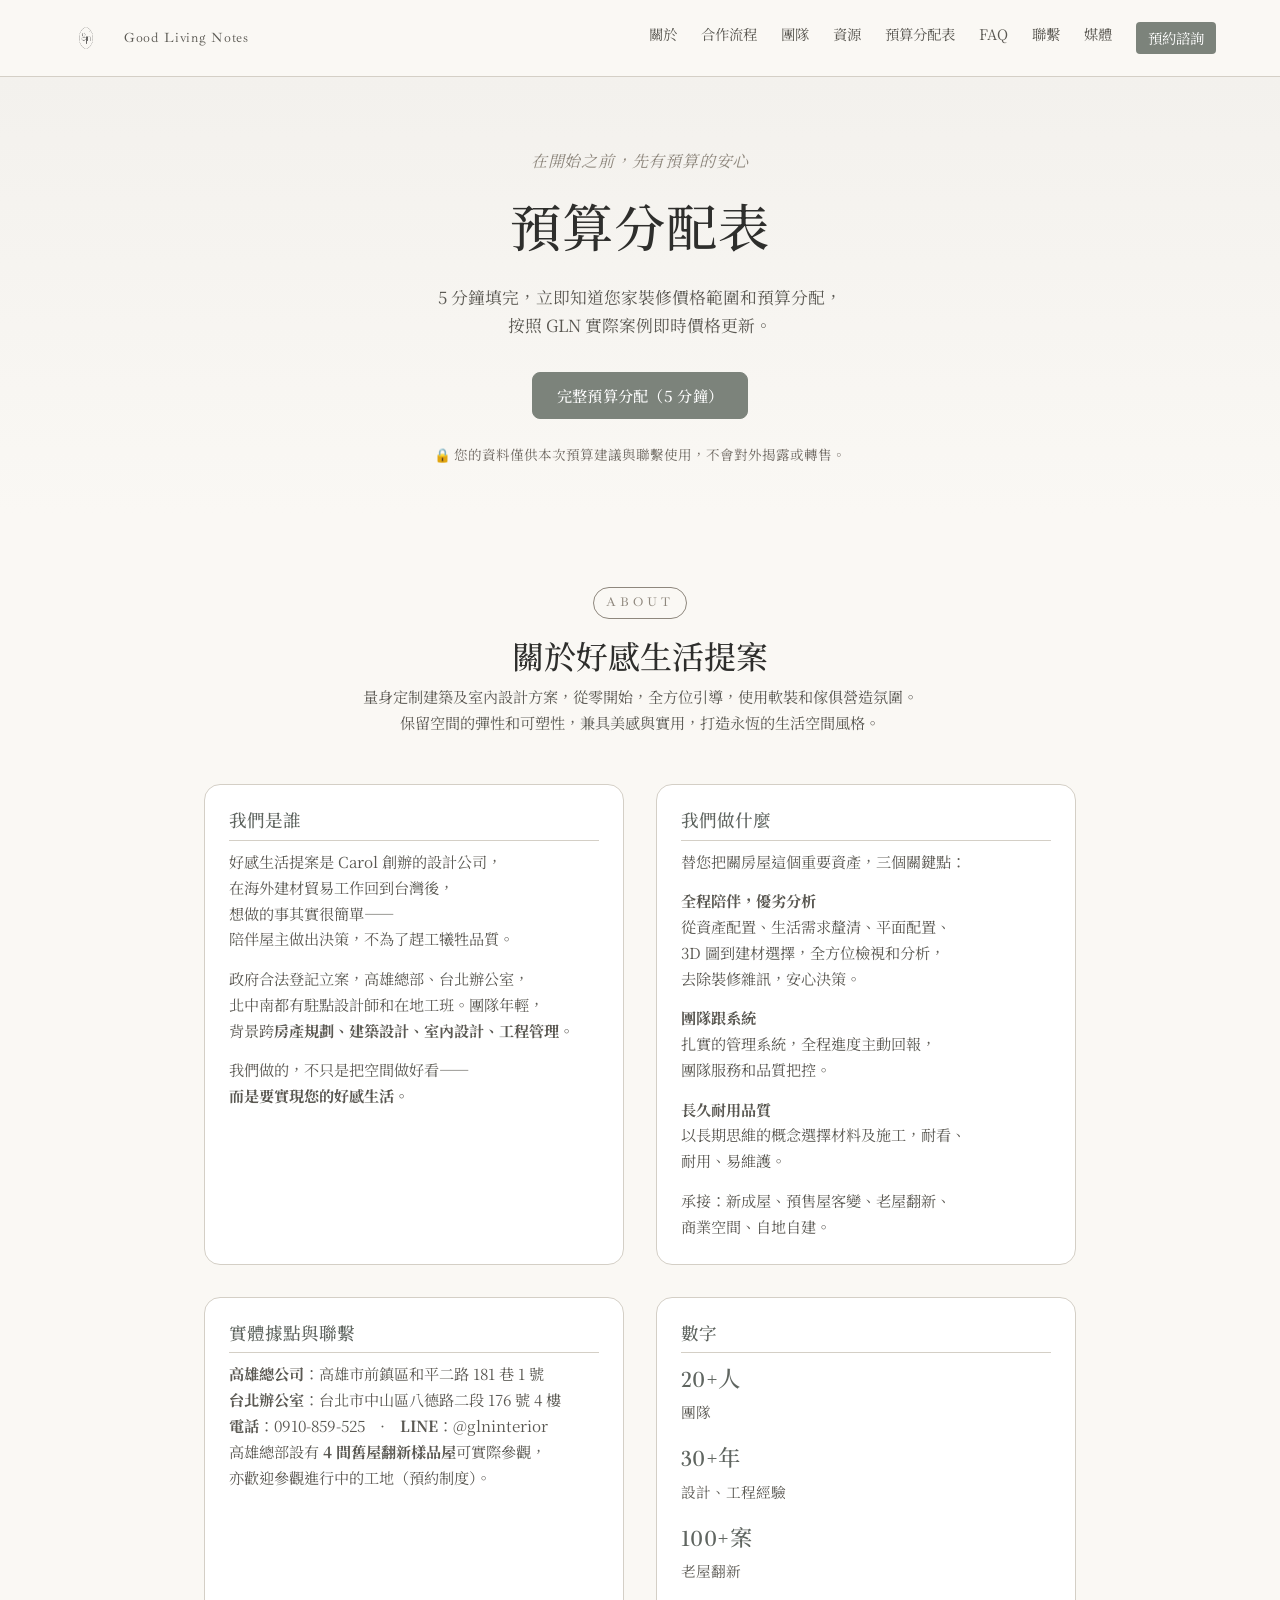
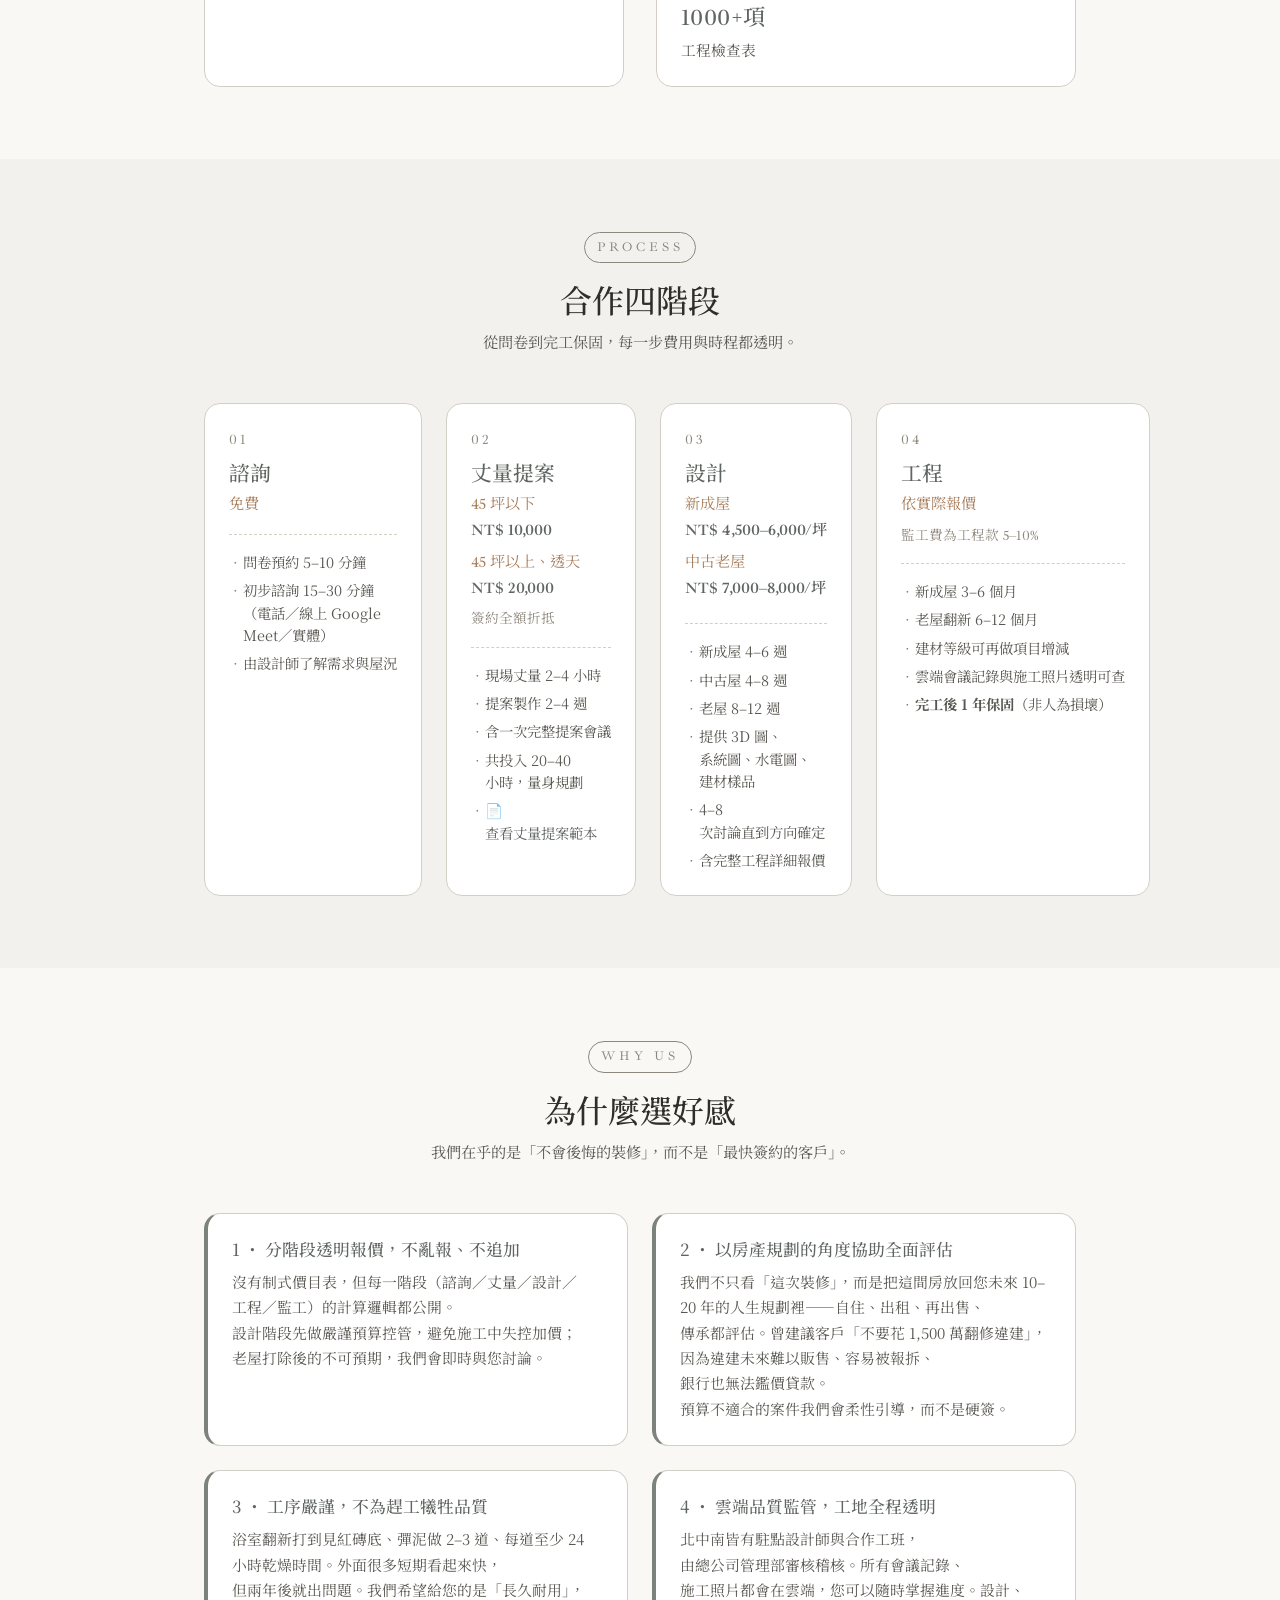
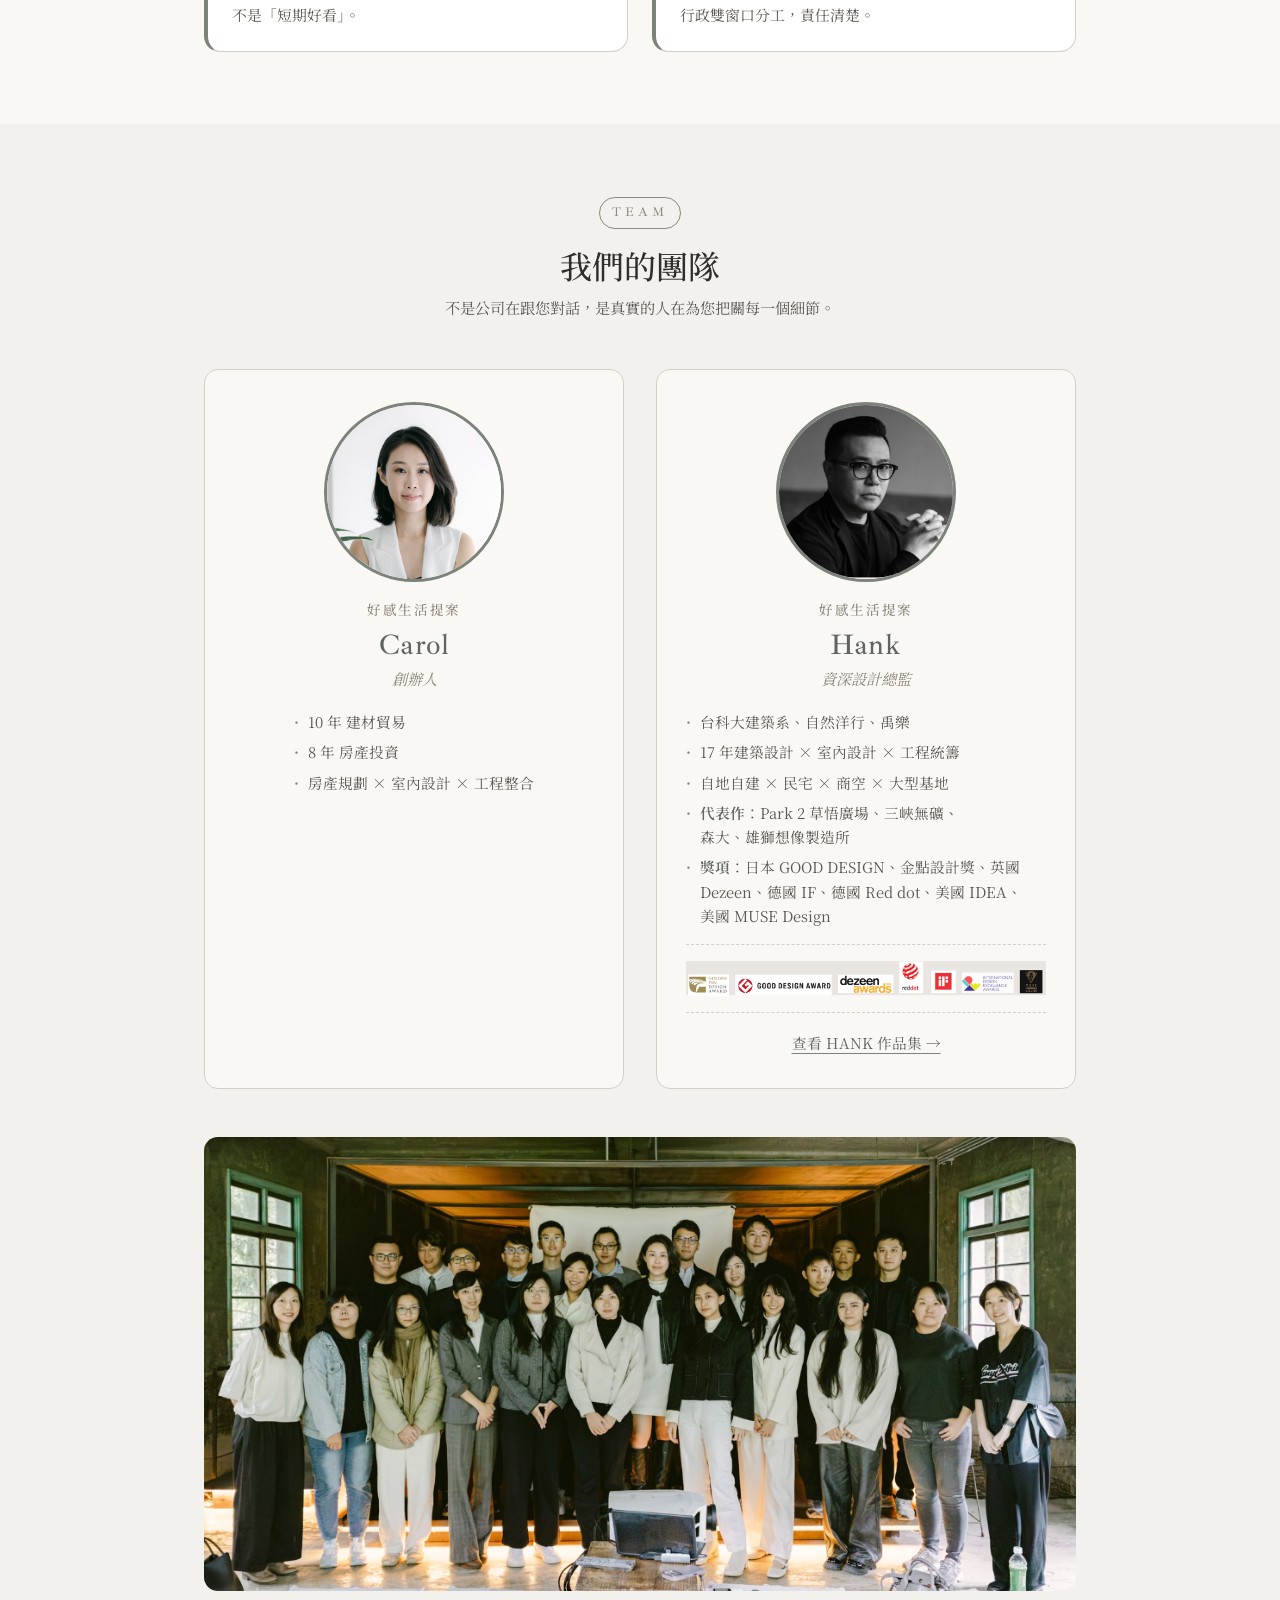
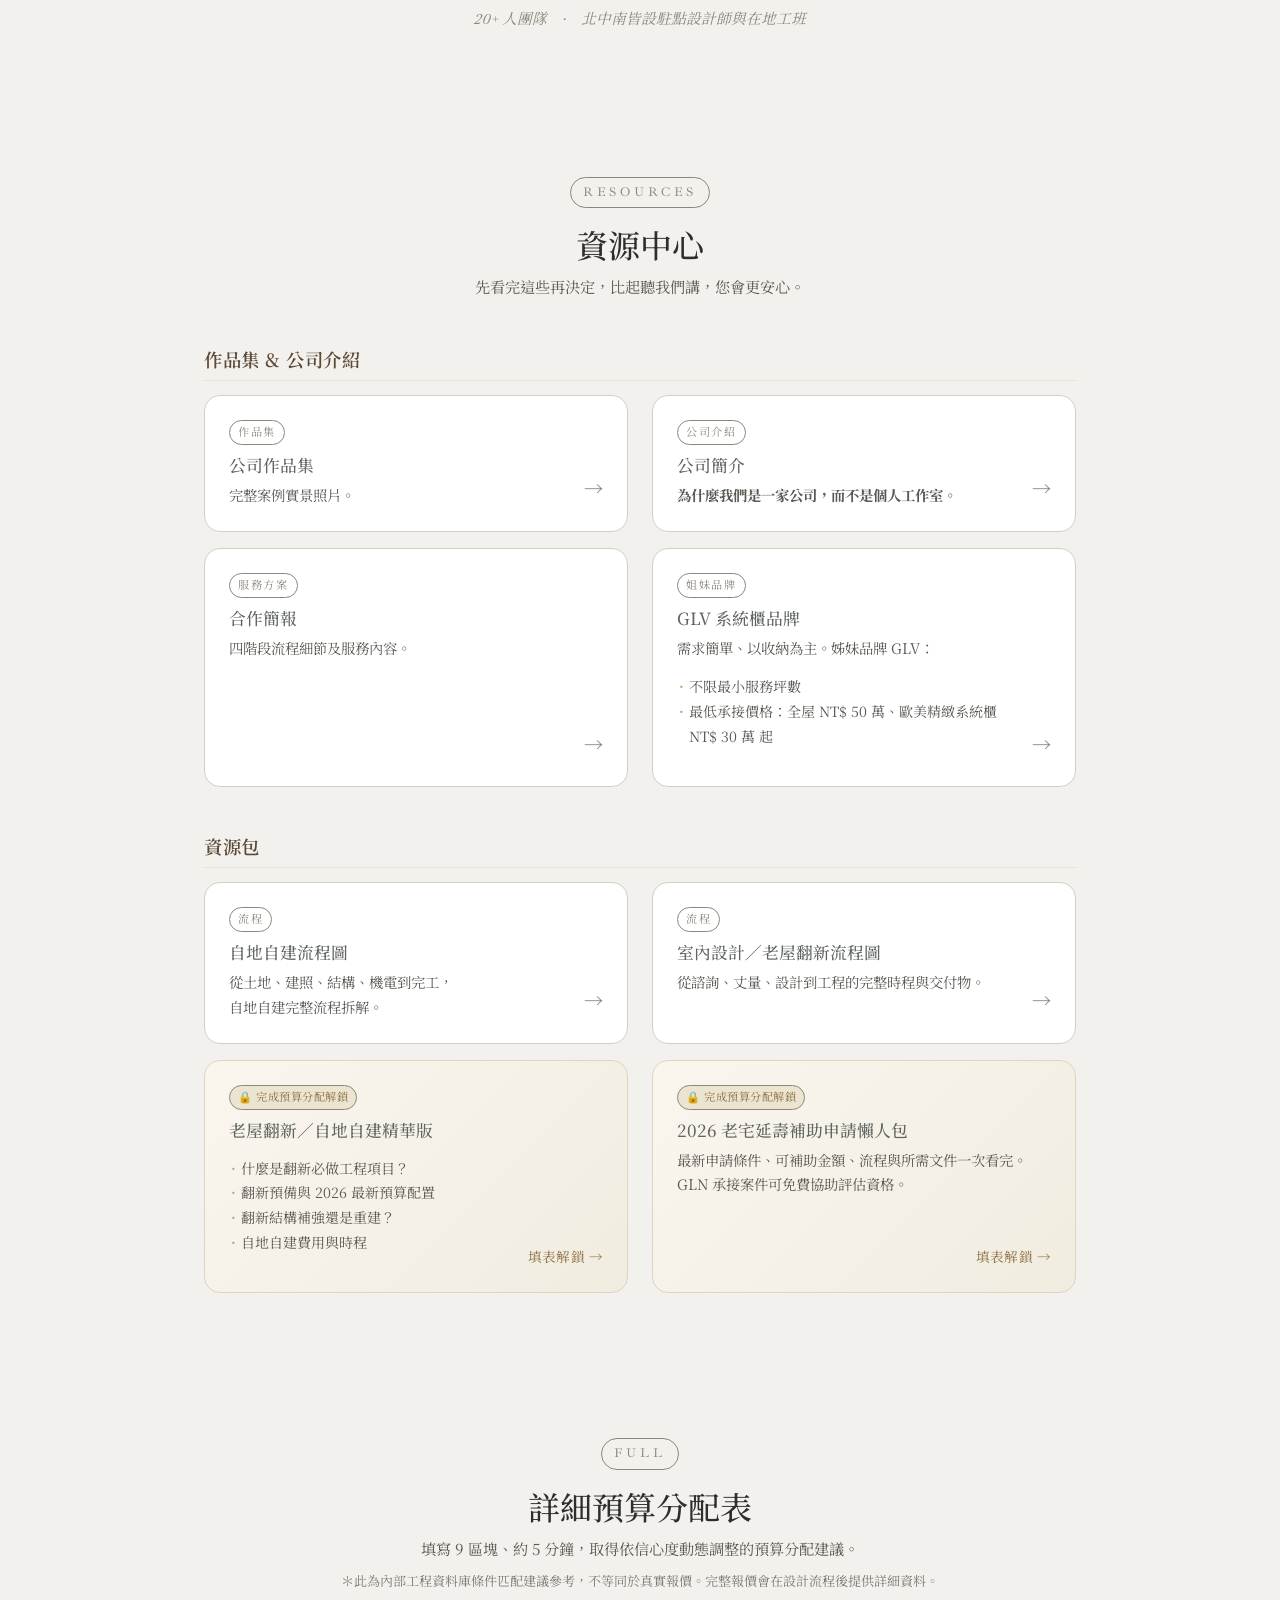
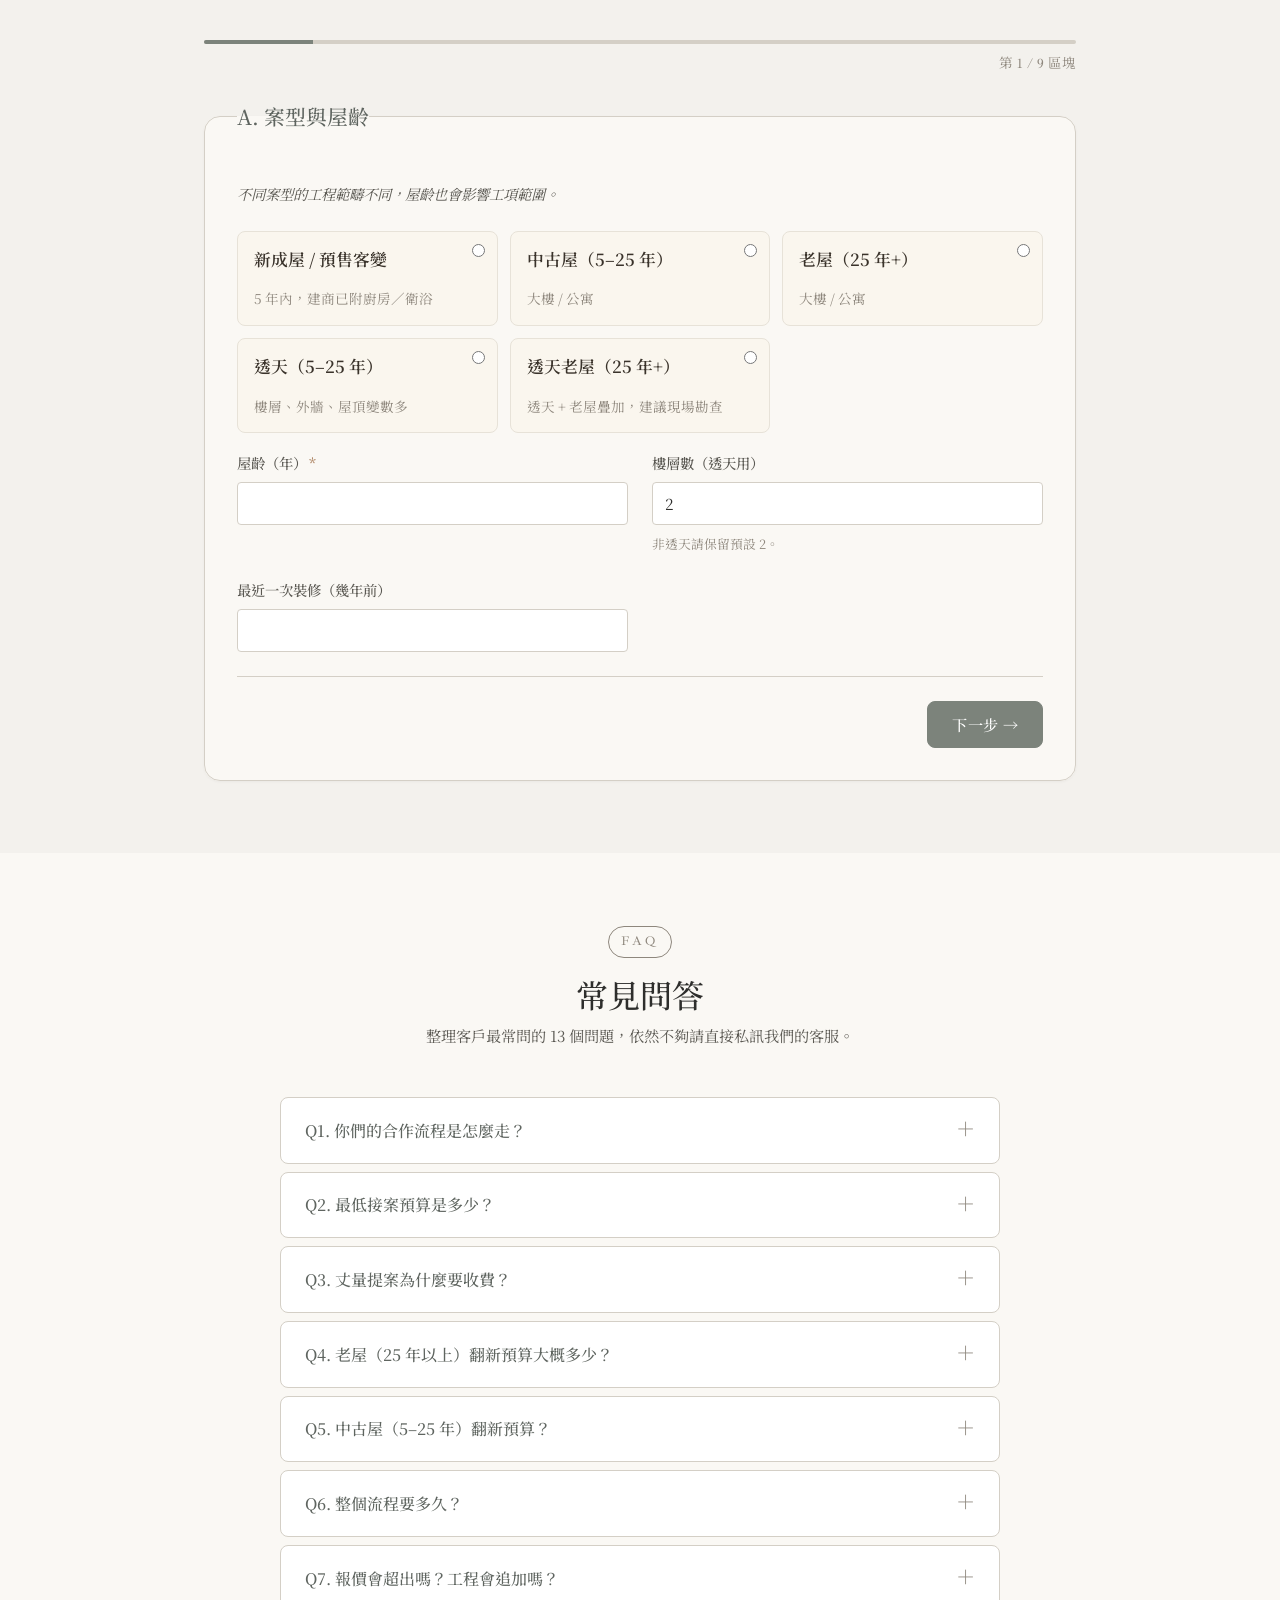
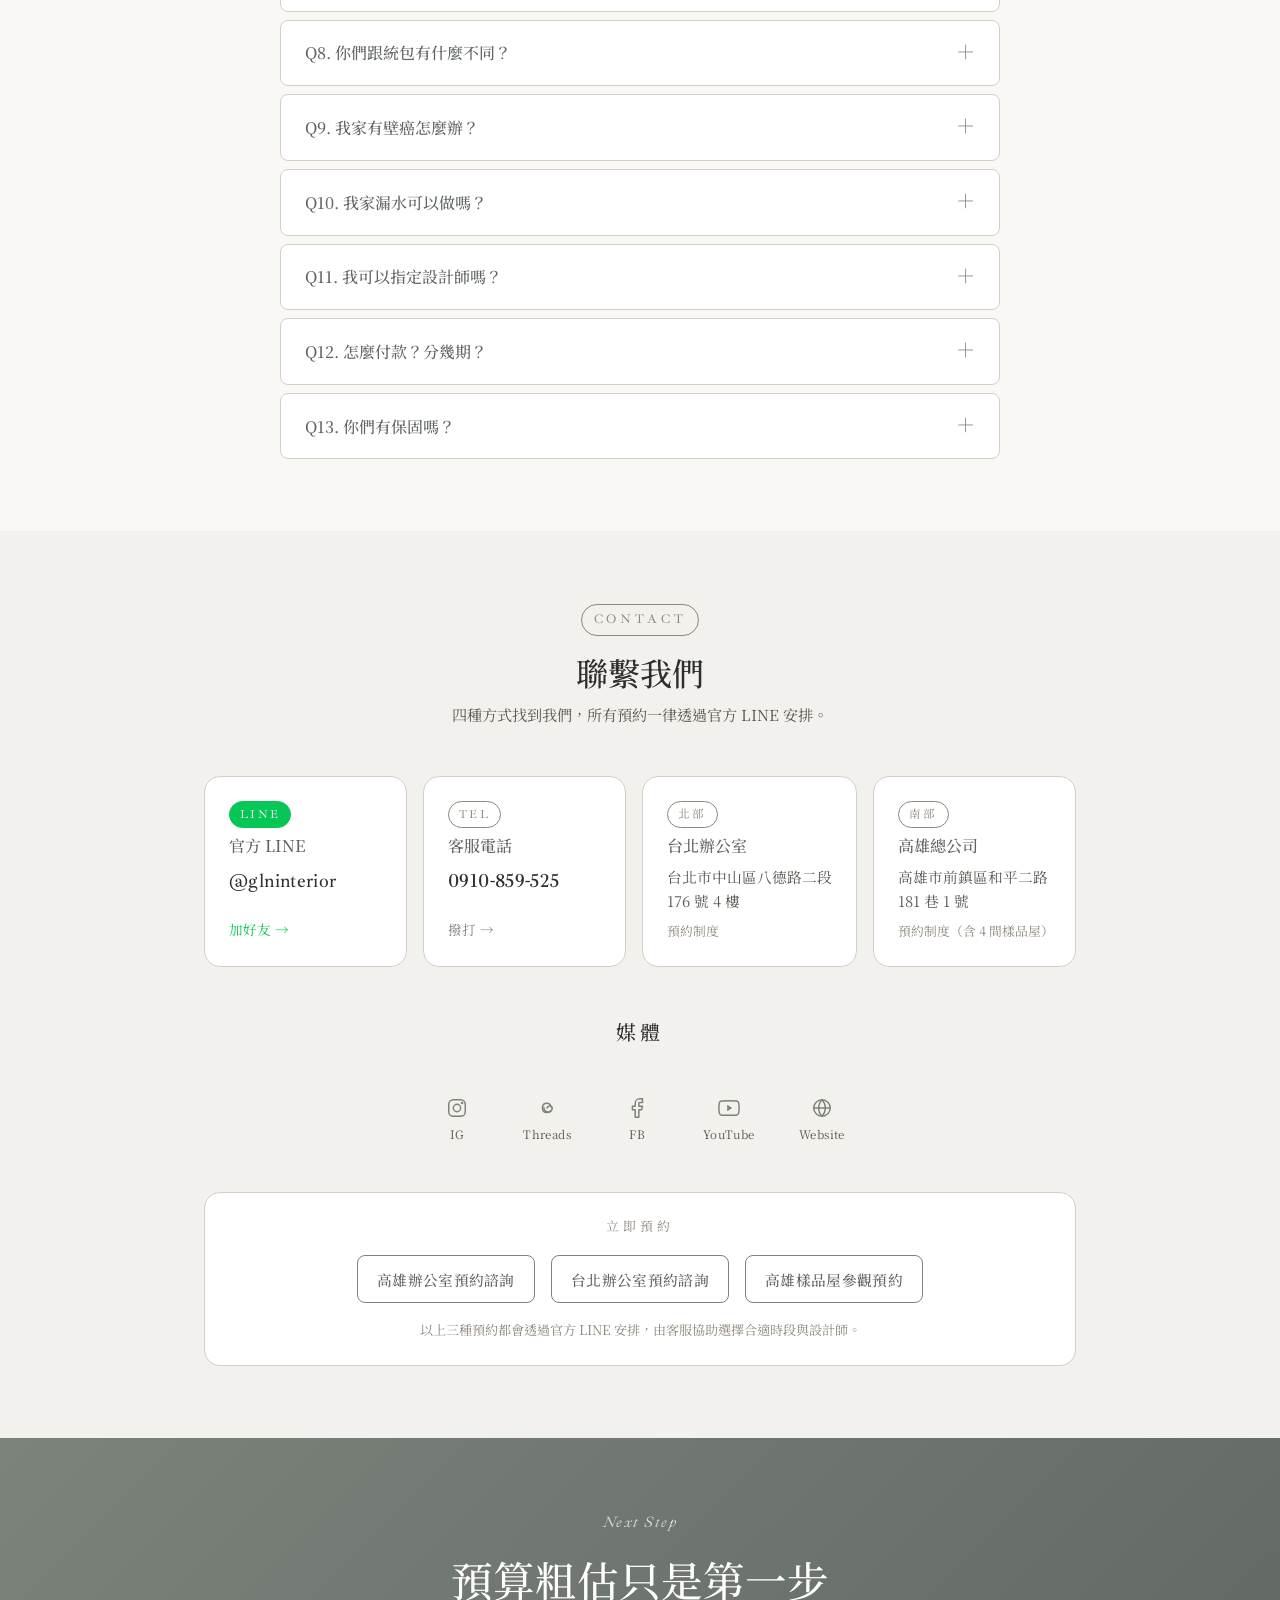
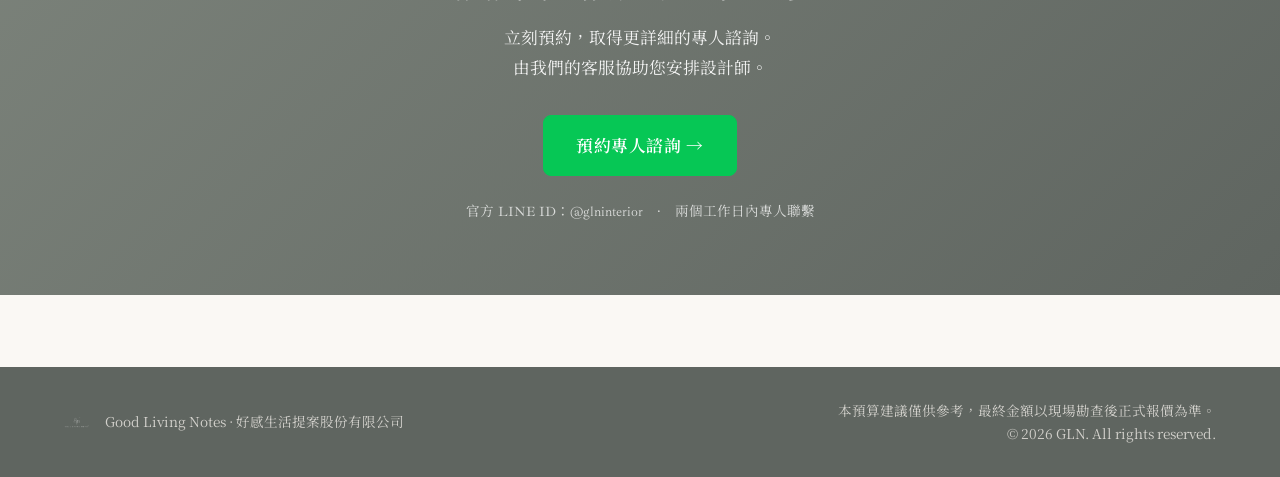
==== commit 47a8ae99: "Update index.html 修改文字不順" ====
--- a/index.html
+++ b/index.html
@@ -95,10 +95,10 @@
       <div class="about-item">
         <h3>數字</h3>
         <ul class="about-stats">
-          <li><b>20+</b> 人團隊</li>
-          <li><b>30+</b> 年設計、工程經驗</li>
-          <li><b>100+</b> 案老屋翻新</li>
-          <li><b>1000+</b> 項工程檢查表</li>
+          <li><b>20+人</b>團隊</li>
+          <li><b>30+年</b>設計、工程經驗</li>
+          <li><b>100+案</b>老屋翻新</li>
+          <li><b>1000+項</b>工程檢查表</li>
         </ul>
       </div>
     </div>
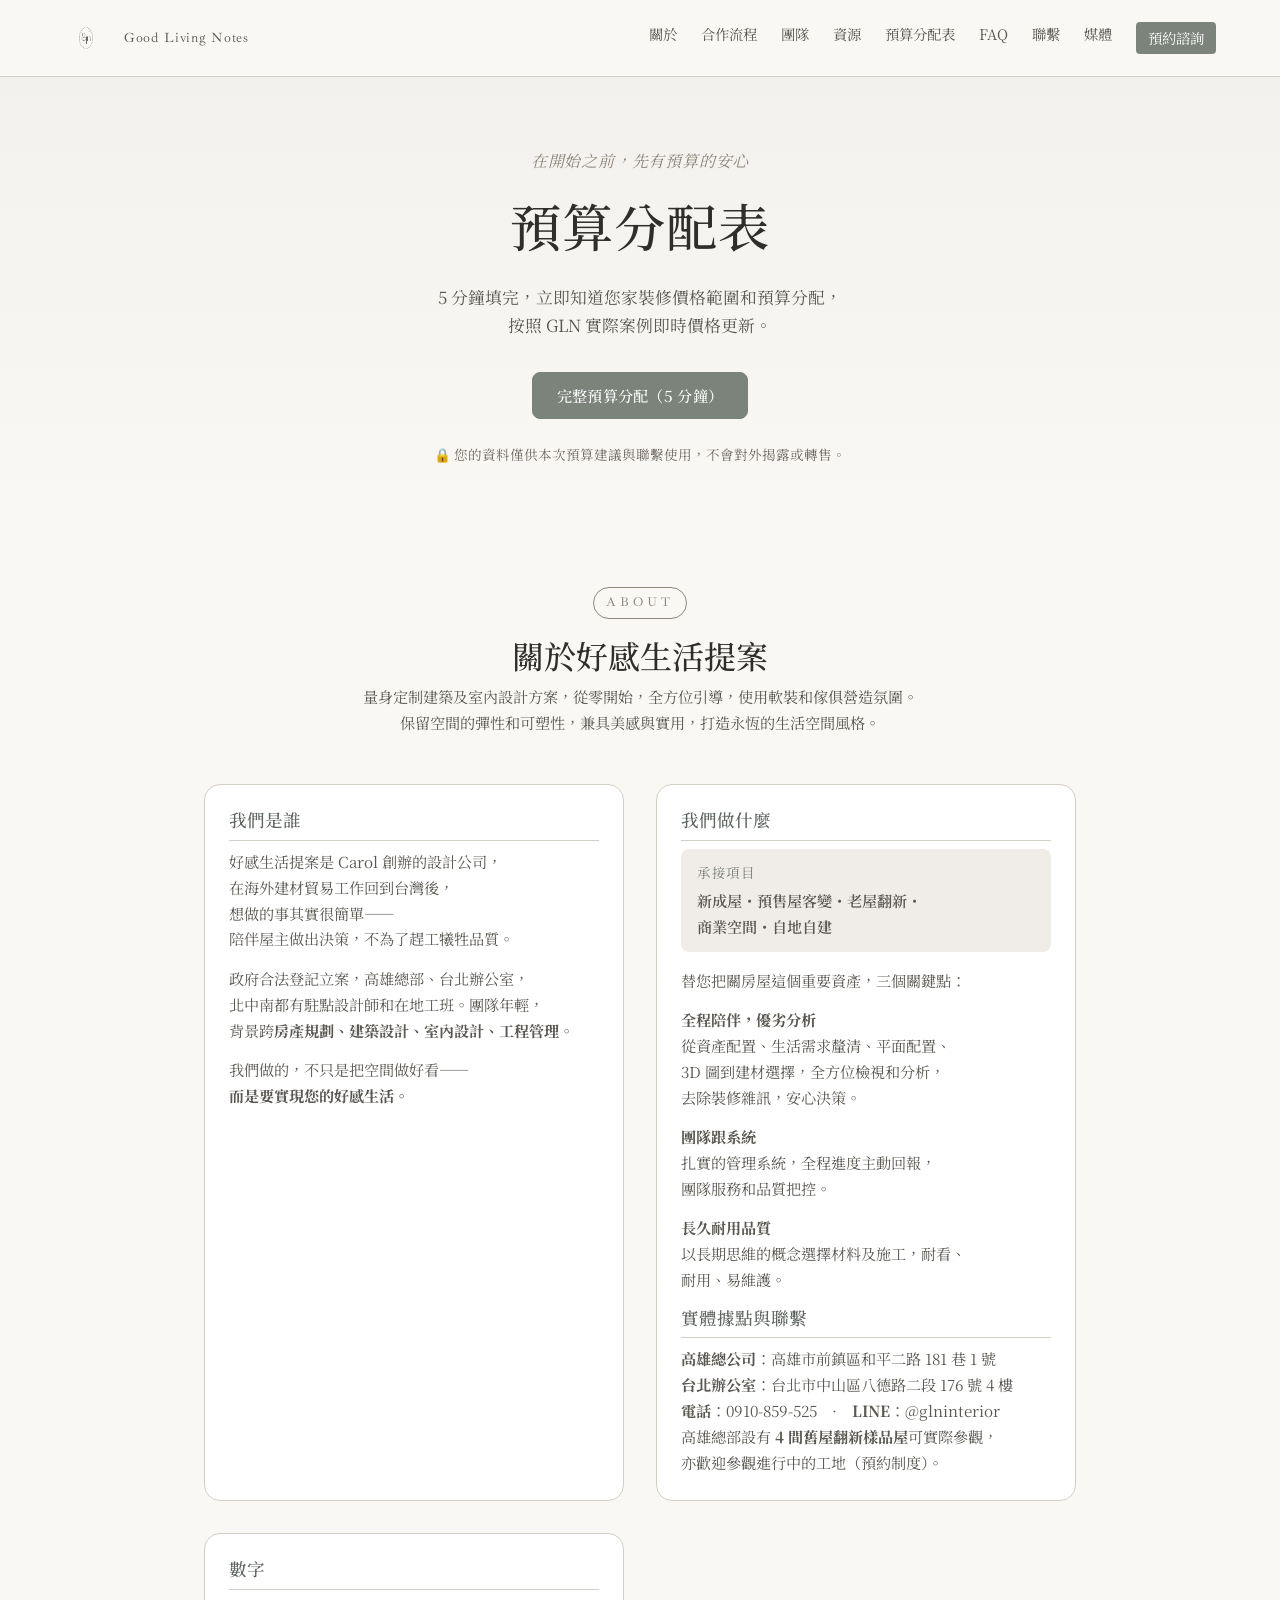
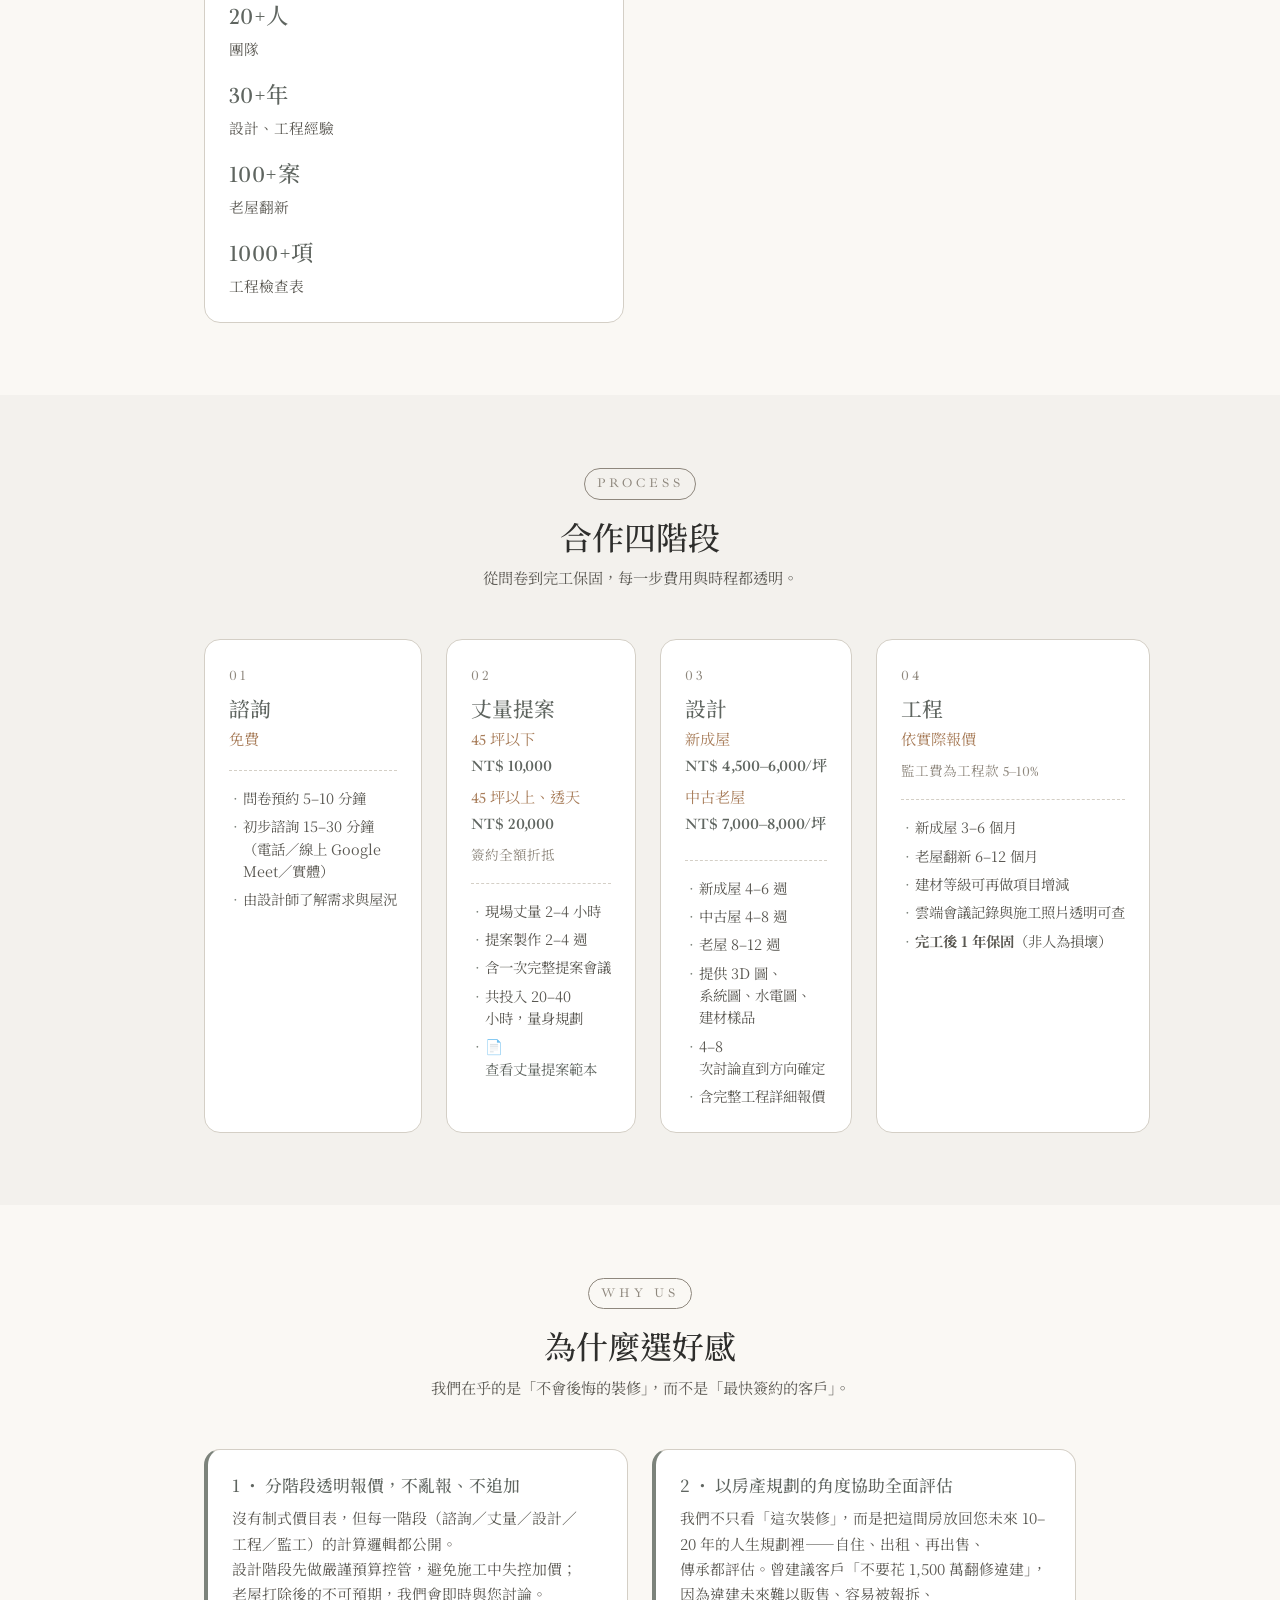
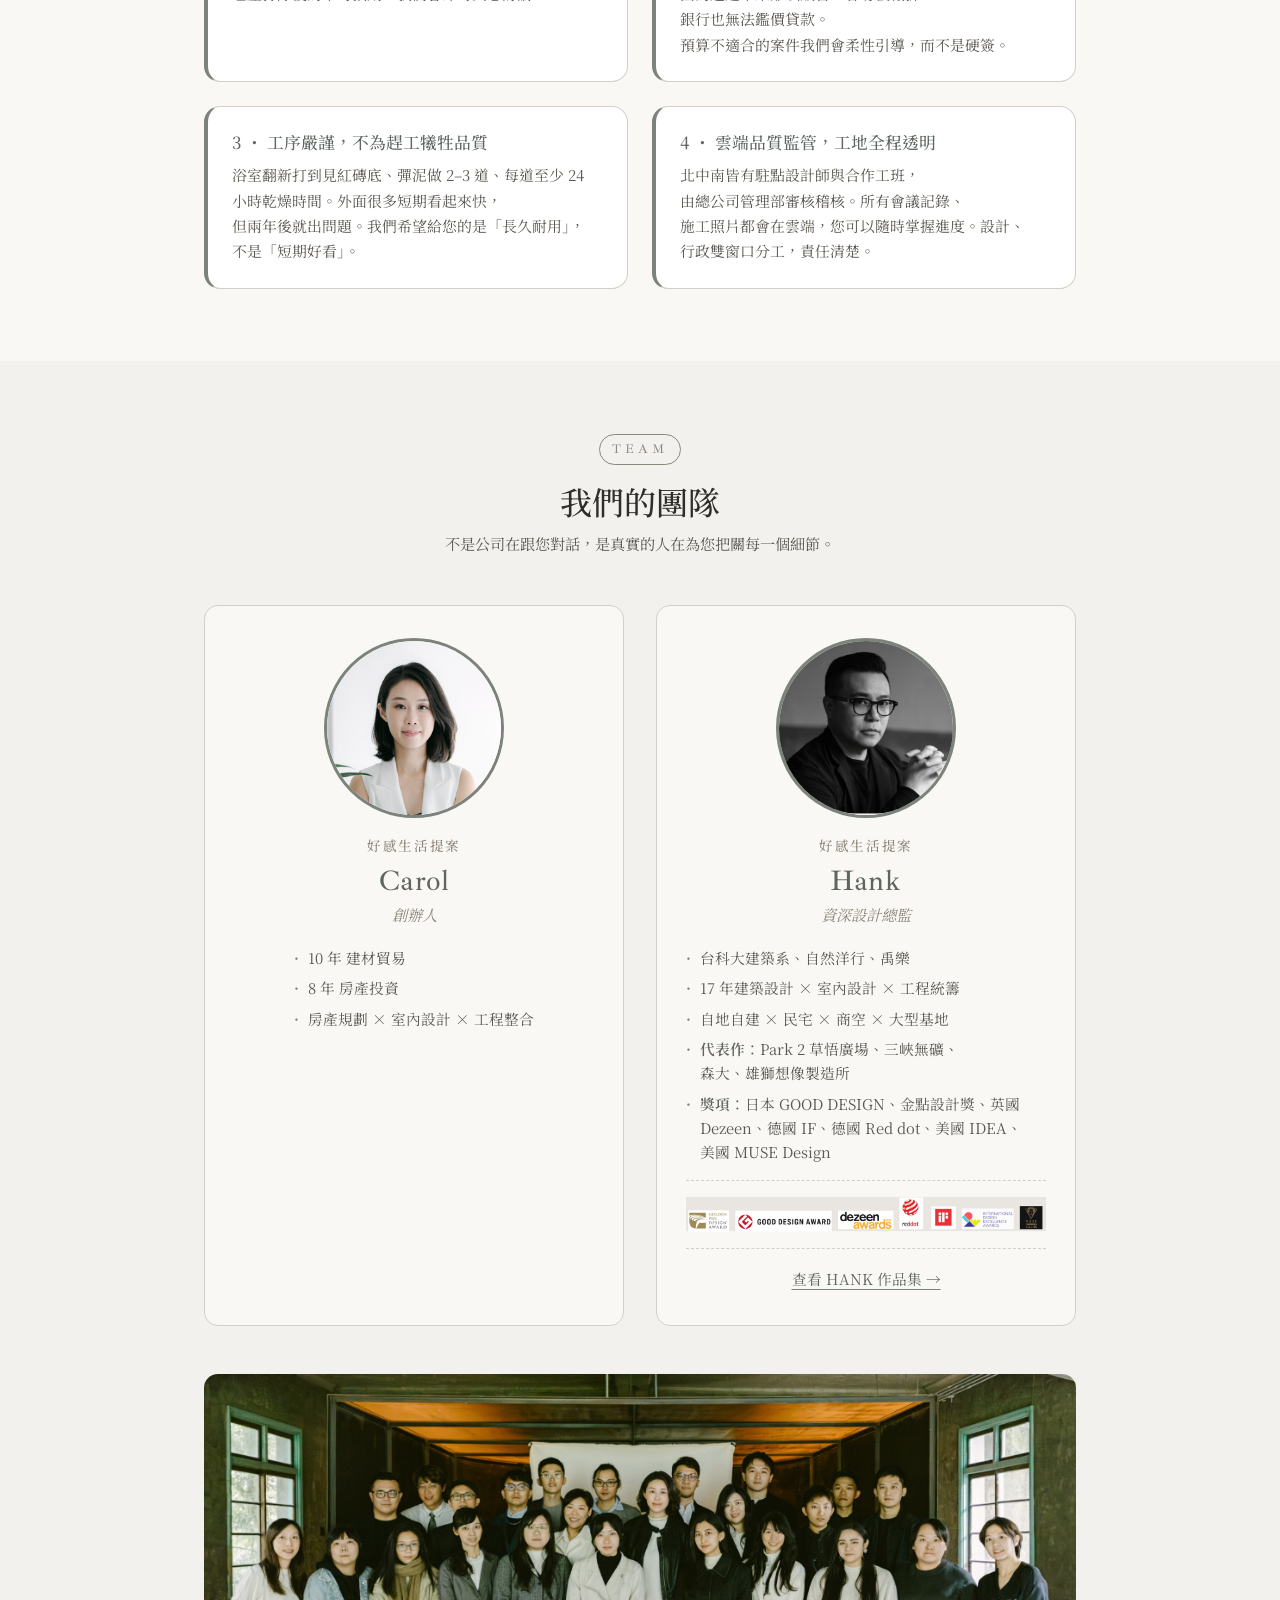
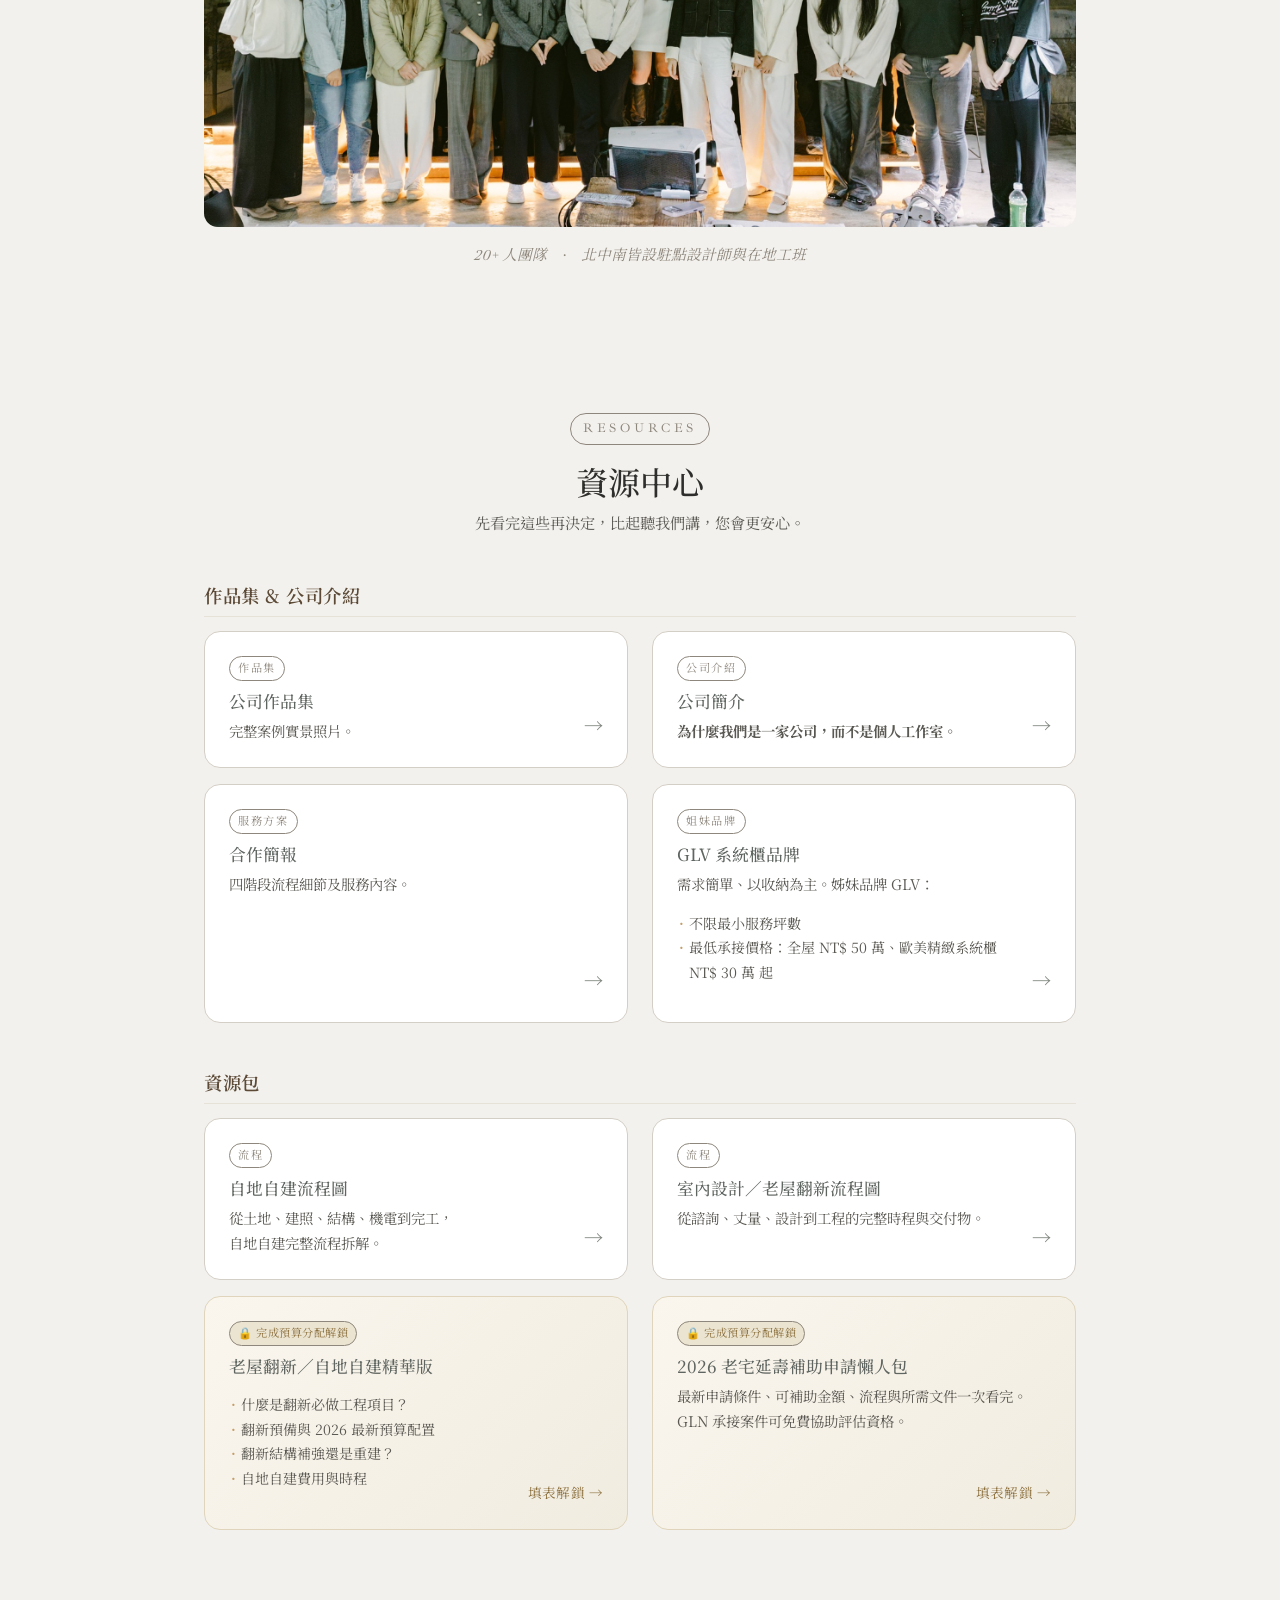
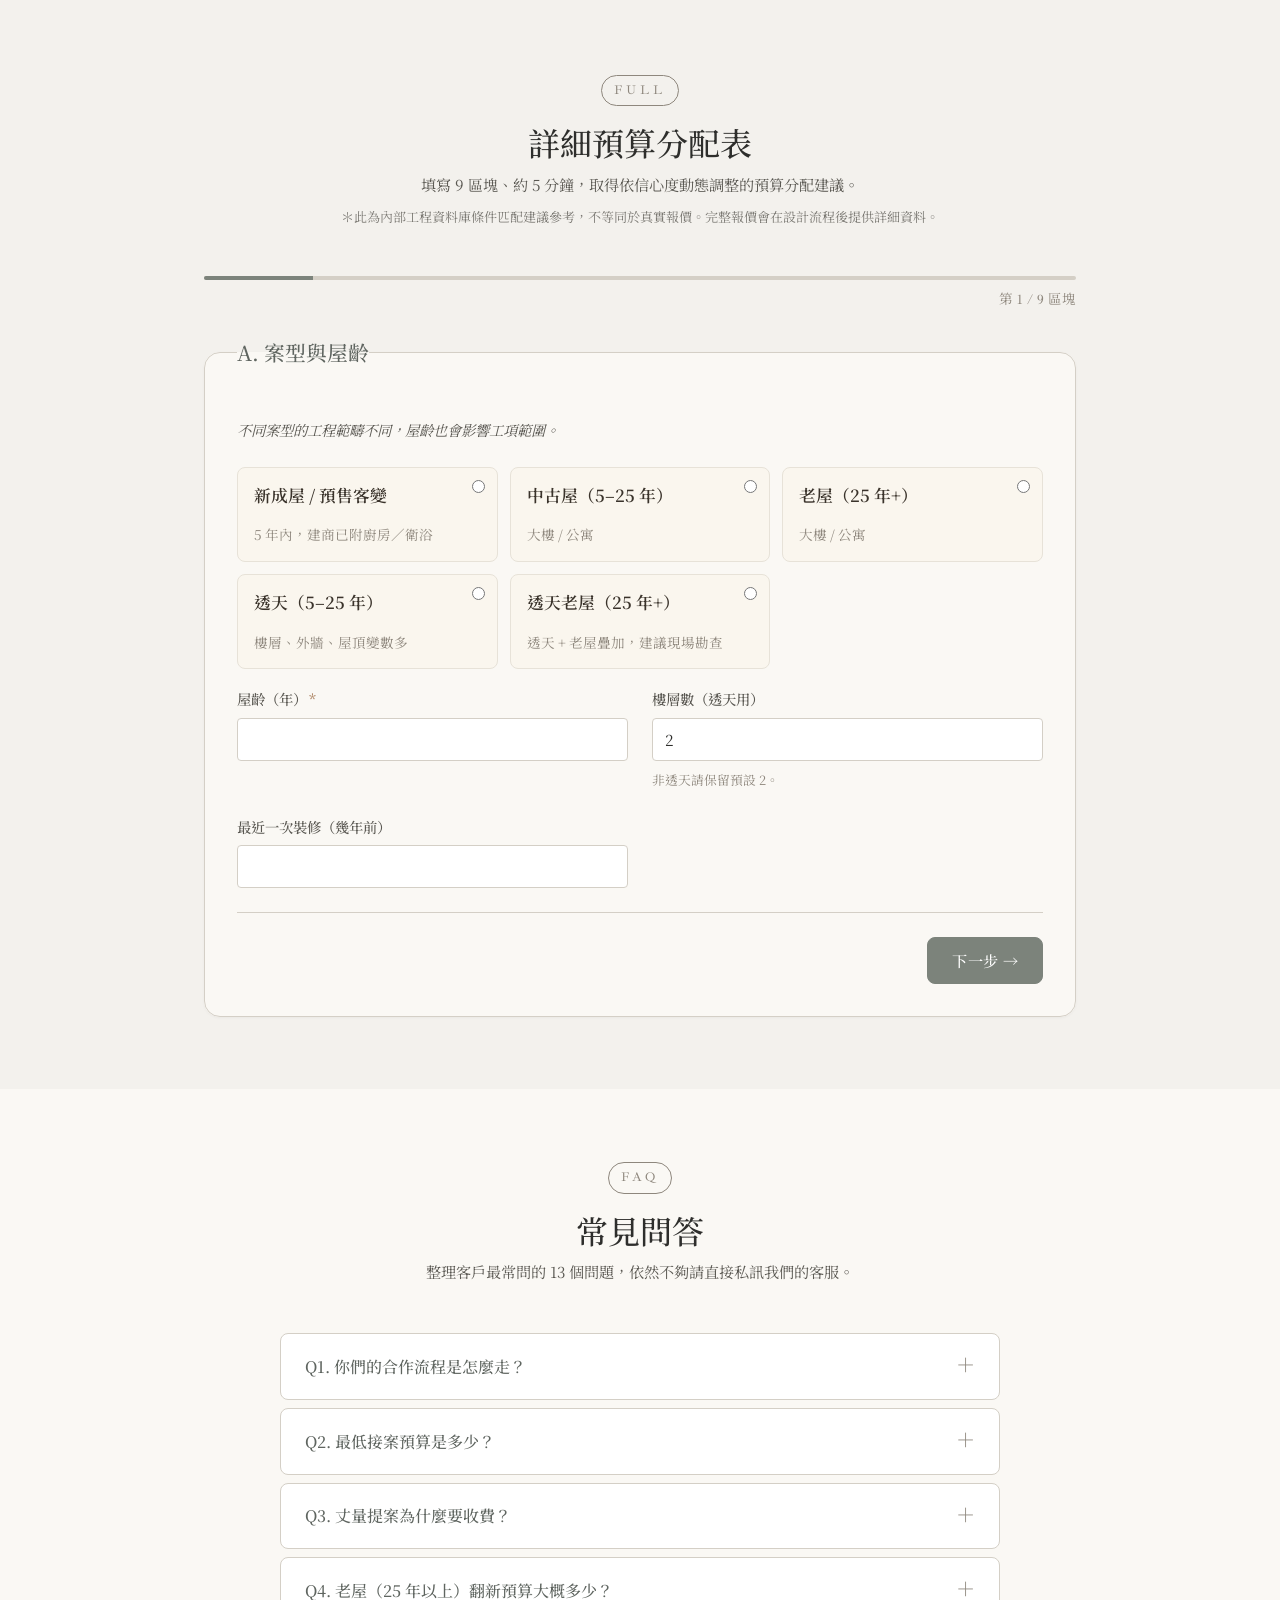
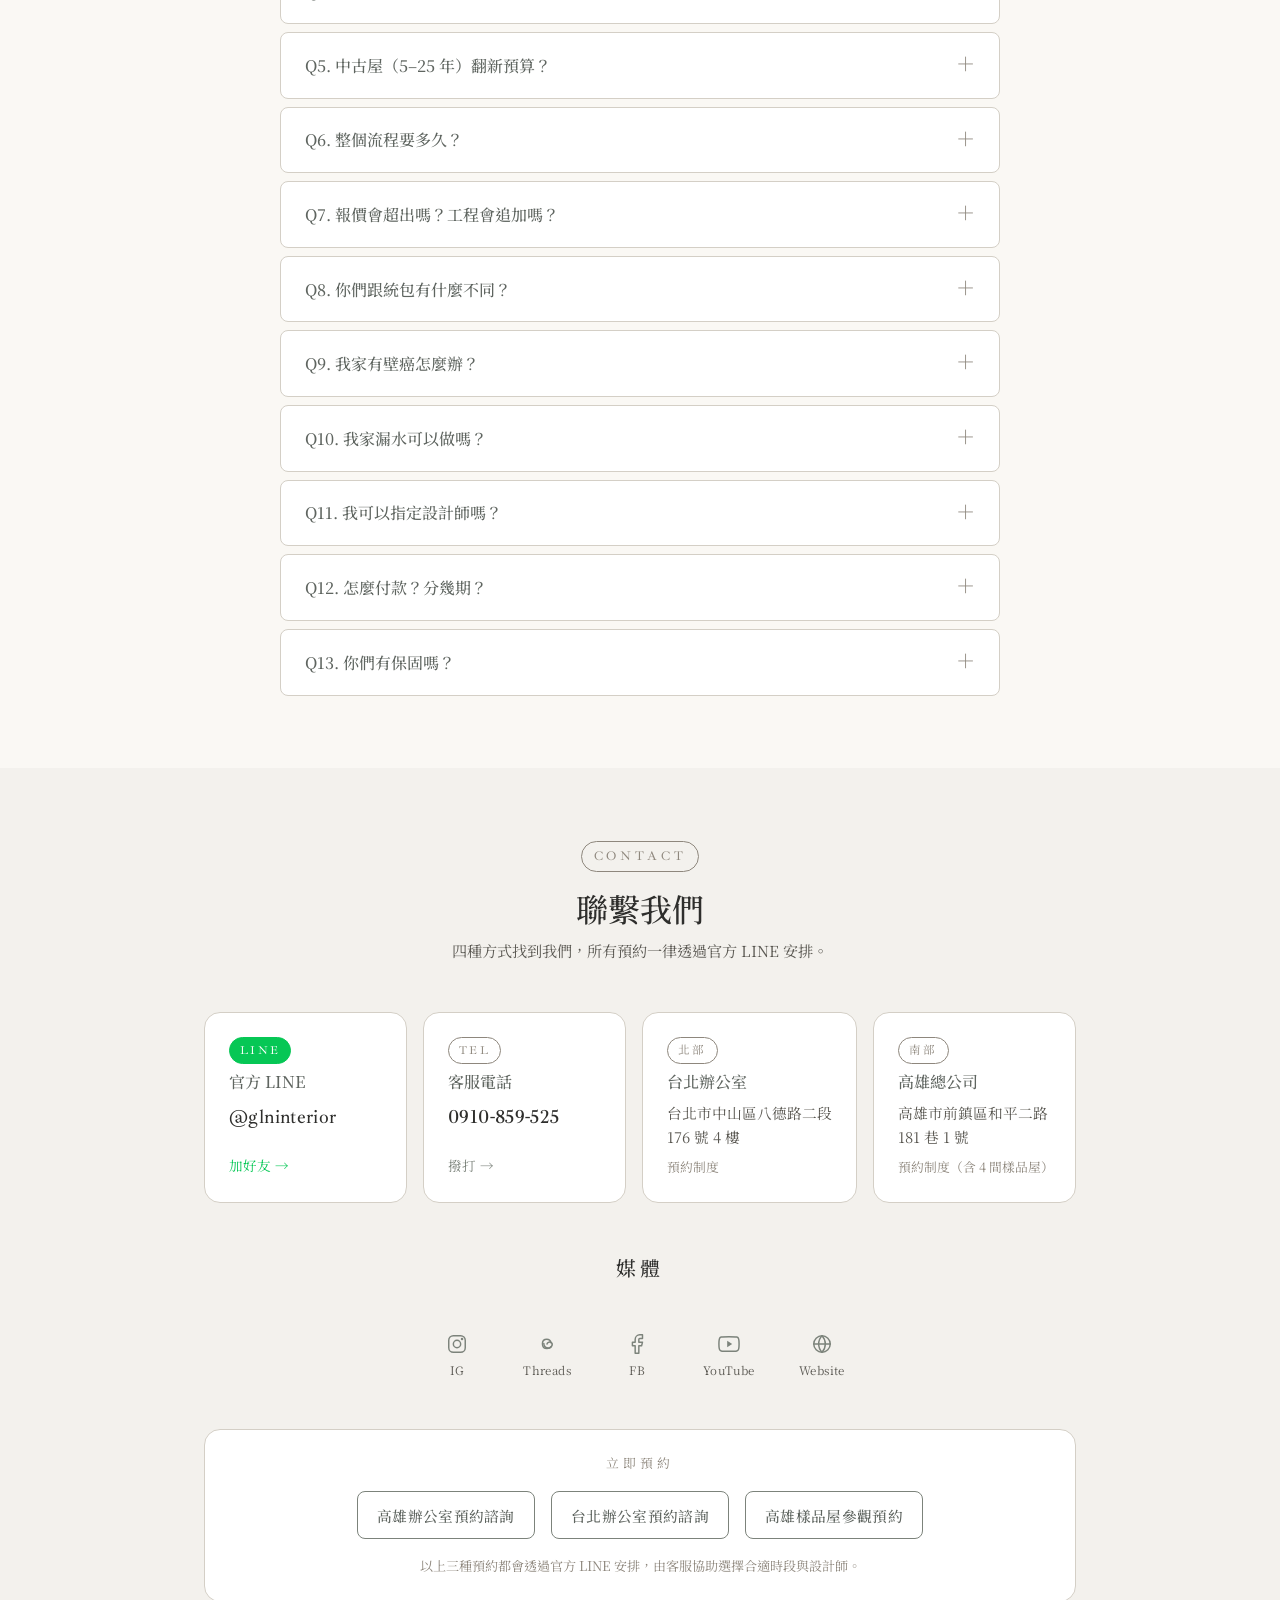
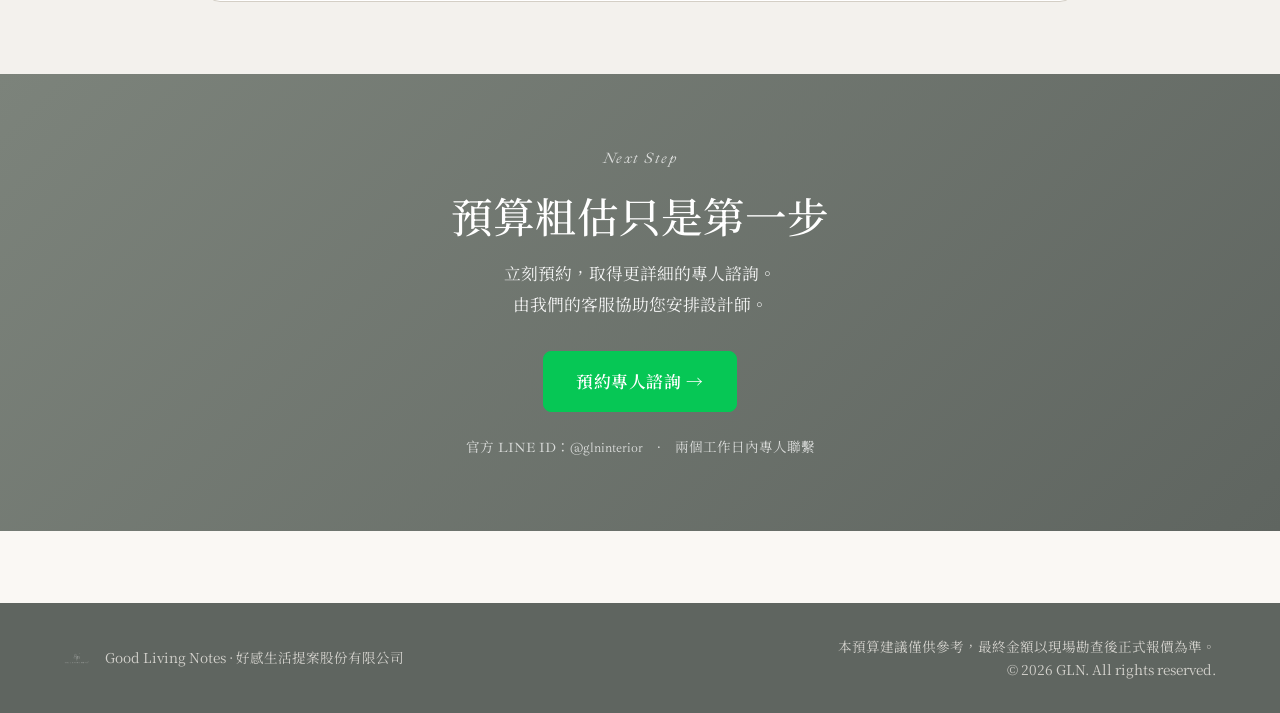
==== commit 858443d8: "Update index.html 把承接項目標示更清楚" ====
--- a/index.html
+++ b/index.html
@@ -77,13 +77,14 @@
       </div>
       <div class="about-item">
         <h3>我們做什麼</h3>
-        <p>替您把關房屋這個重要資產，三個關鍵點：</p>
-        <p><b>全程陪伴，優劣分析</b><br>從資產配置、生活需求釐清、平面配置、3D 圖到建材選擇，全方位檢視和分析，去除裝修雜訊，安心決策。</p>
-        <p><b>團隊跟系統</b><br>扎實的管理系統，全程進度主動回報，團隊服務和品質把控。</p>
-        <p><b>長久耐用品質</b><br>以長期思維的概念選擇材料及施工，耐看、耐用、易維護。</p>
-        <p>承接：新成屋、預售屋客變、老屋翻新、商業空間、自地自建。</p>
-      </div>
-      <div class="about-item">
+<div style="background:#f0ede8;border-radius:8px;padding:12px 16px;margin-bottom:16px;">
+  <p style="margin:0 0 4px 0;font-size:0.85em;color:#7c837b;letter-spacing:0.05em;">承接項目</p>
+  <p style="margin:0;font-weight:600;">新成屋・預售屋客變・老屋翻新・商業空間・自地自建</p>
+</div>
+<p>替您把關房屋這個重要資產，三個關鍵點：</p>
+<p><b>全程陪伴，優劣分析</b><br>從資產配置、生活需求釐清、平面配置、3D 圖到建材選擇，全方位檢視和分析，去除裝修雜訊，安心決策。</p>
+<p><b>團隊跟系統</b><br>扎實的管理系統，全程進度主動回報，團隊服務和品質把控。</p>
+<p><b>長久耐用品質</b><br>以長期思維的概念選擇材料及施工，耐看、耐用、易維護。</p>
         <h3>實體據點與聯繫</h3>
         <p>
           <strong>高雄總公司</strong>：高雄市前鎮區和平二路 181 巷 1 號<br>
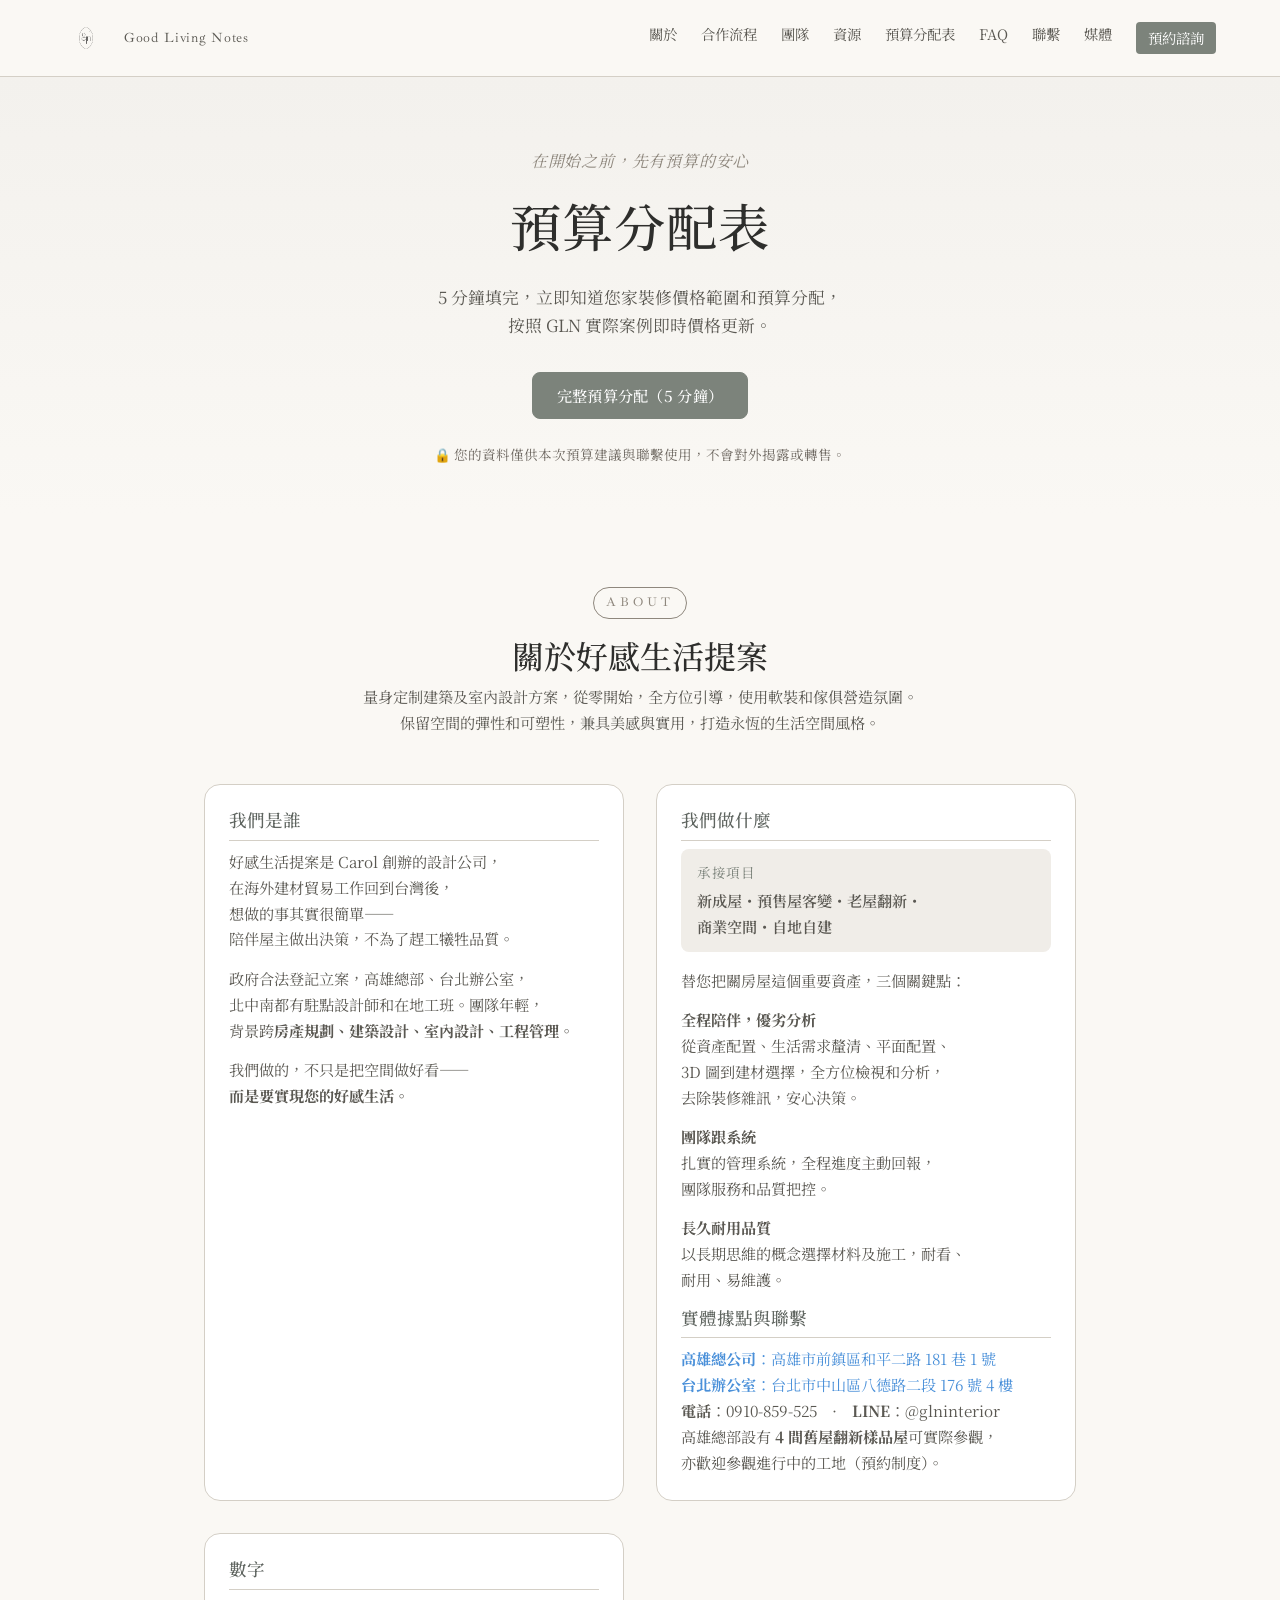
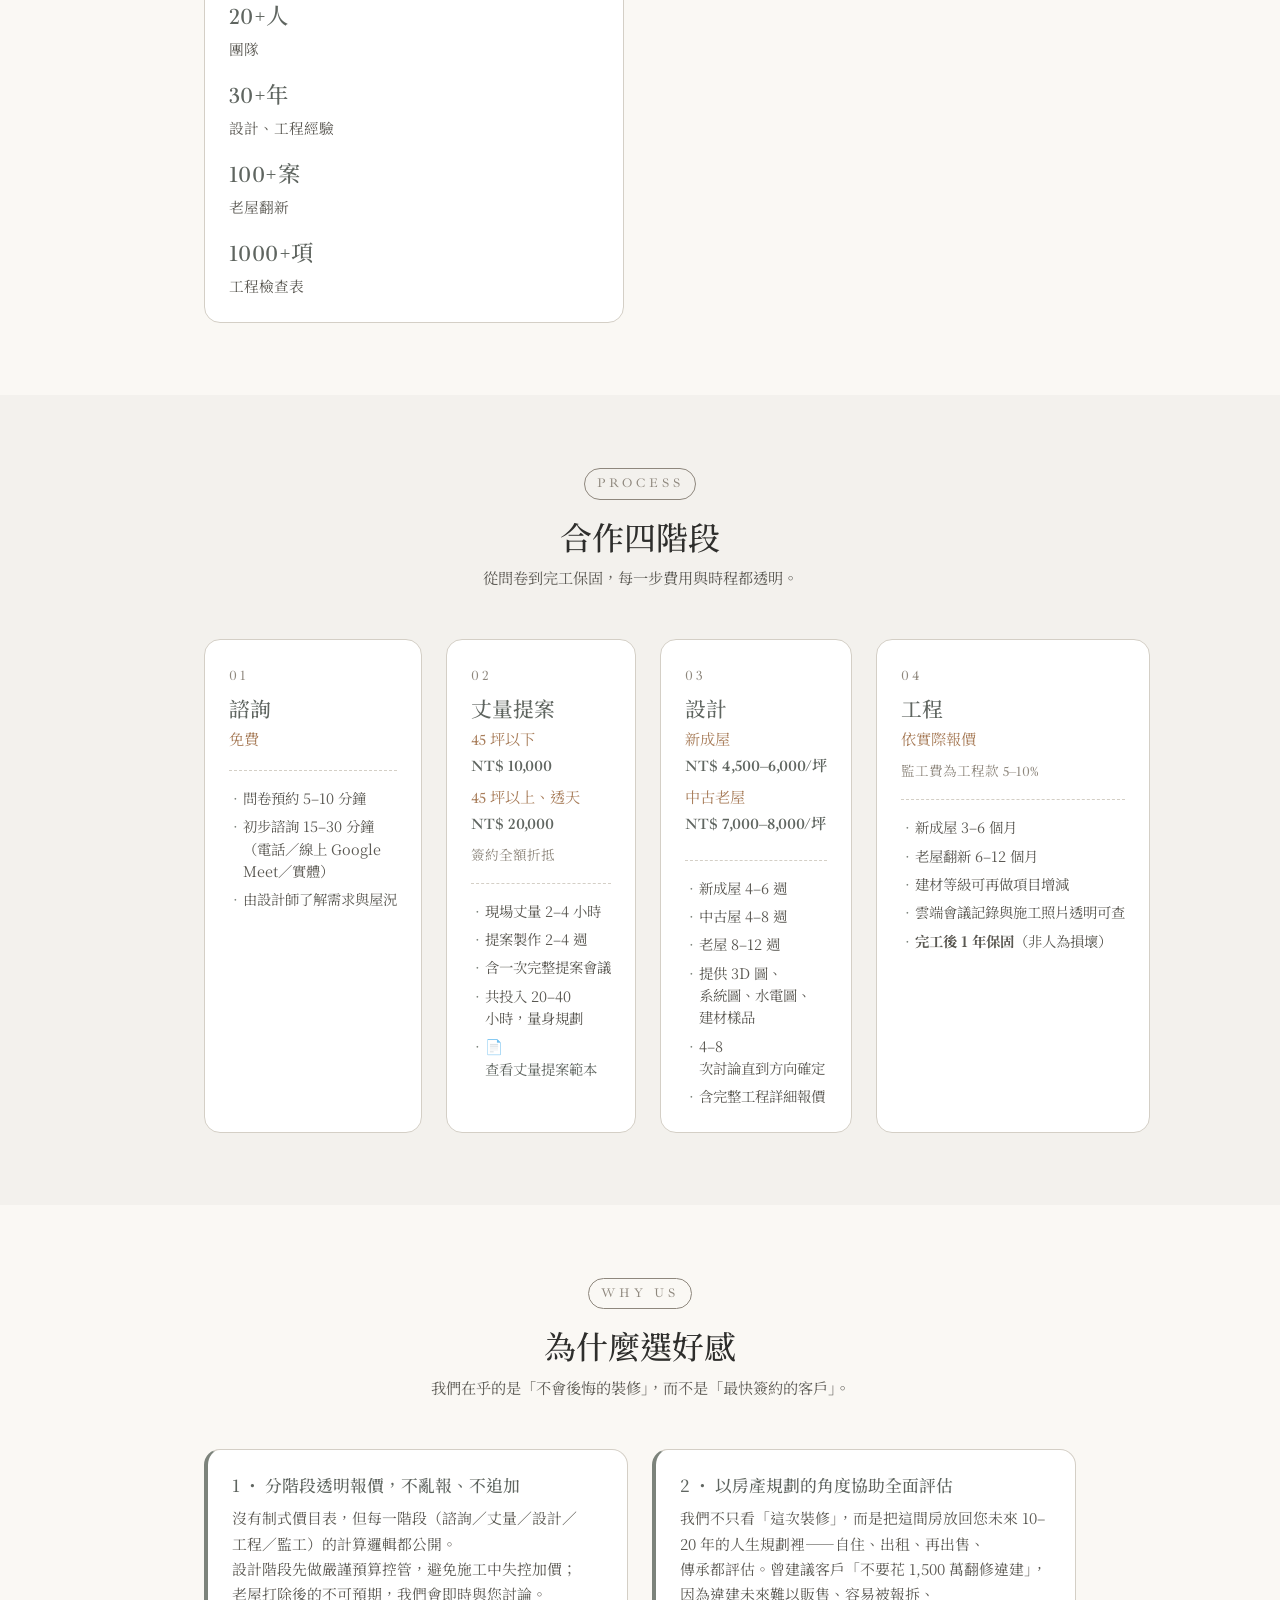
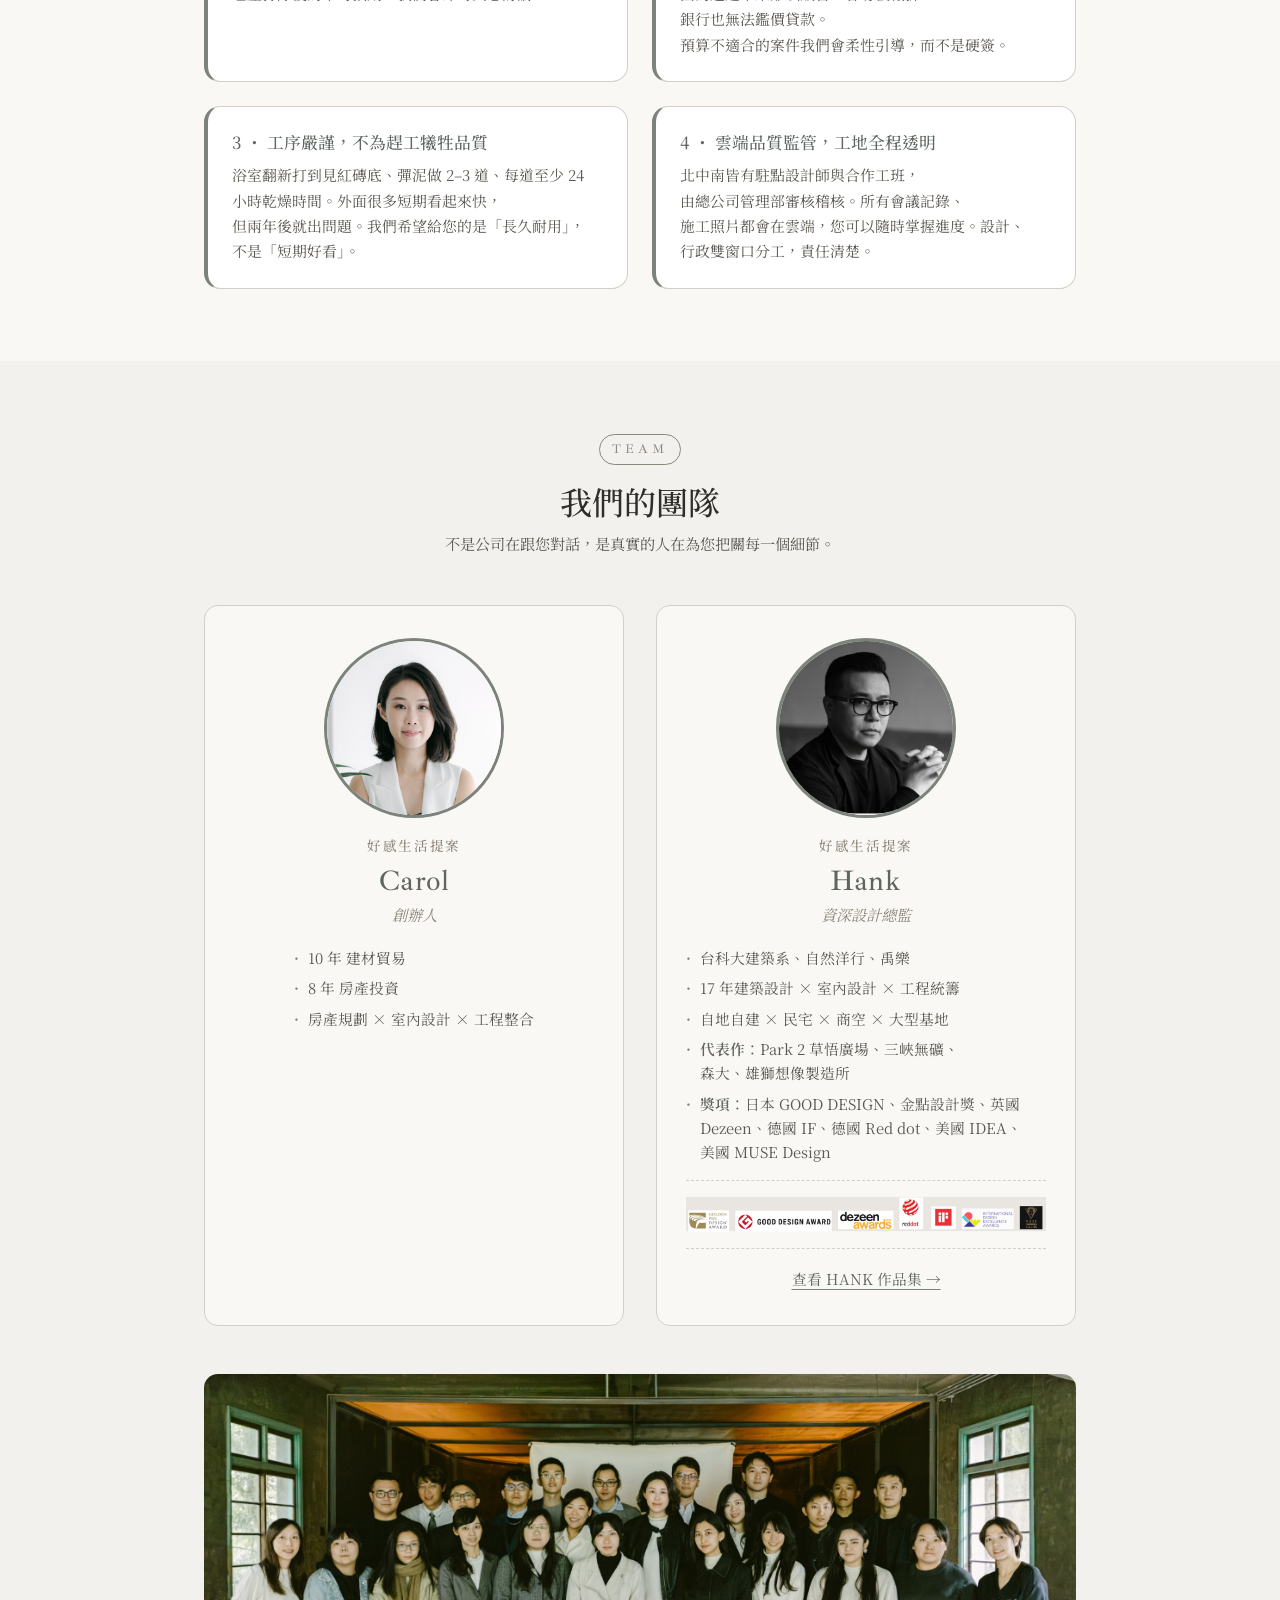
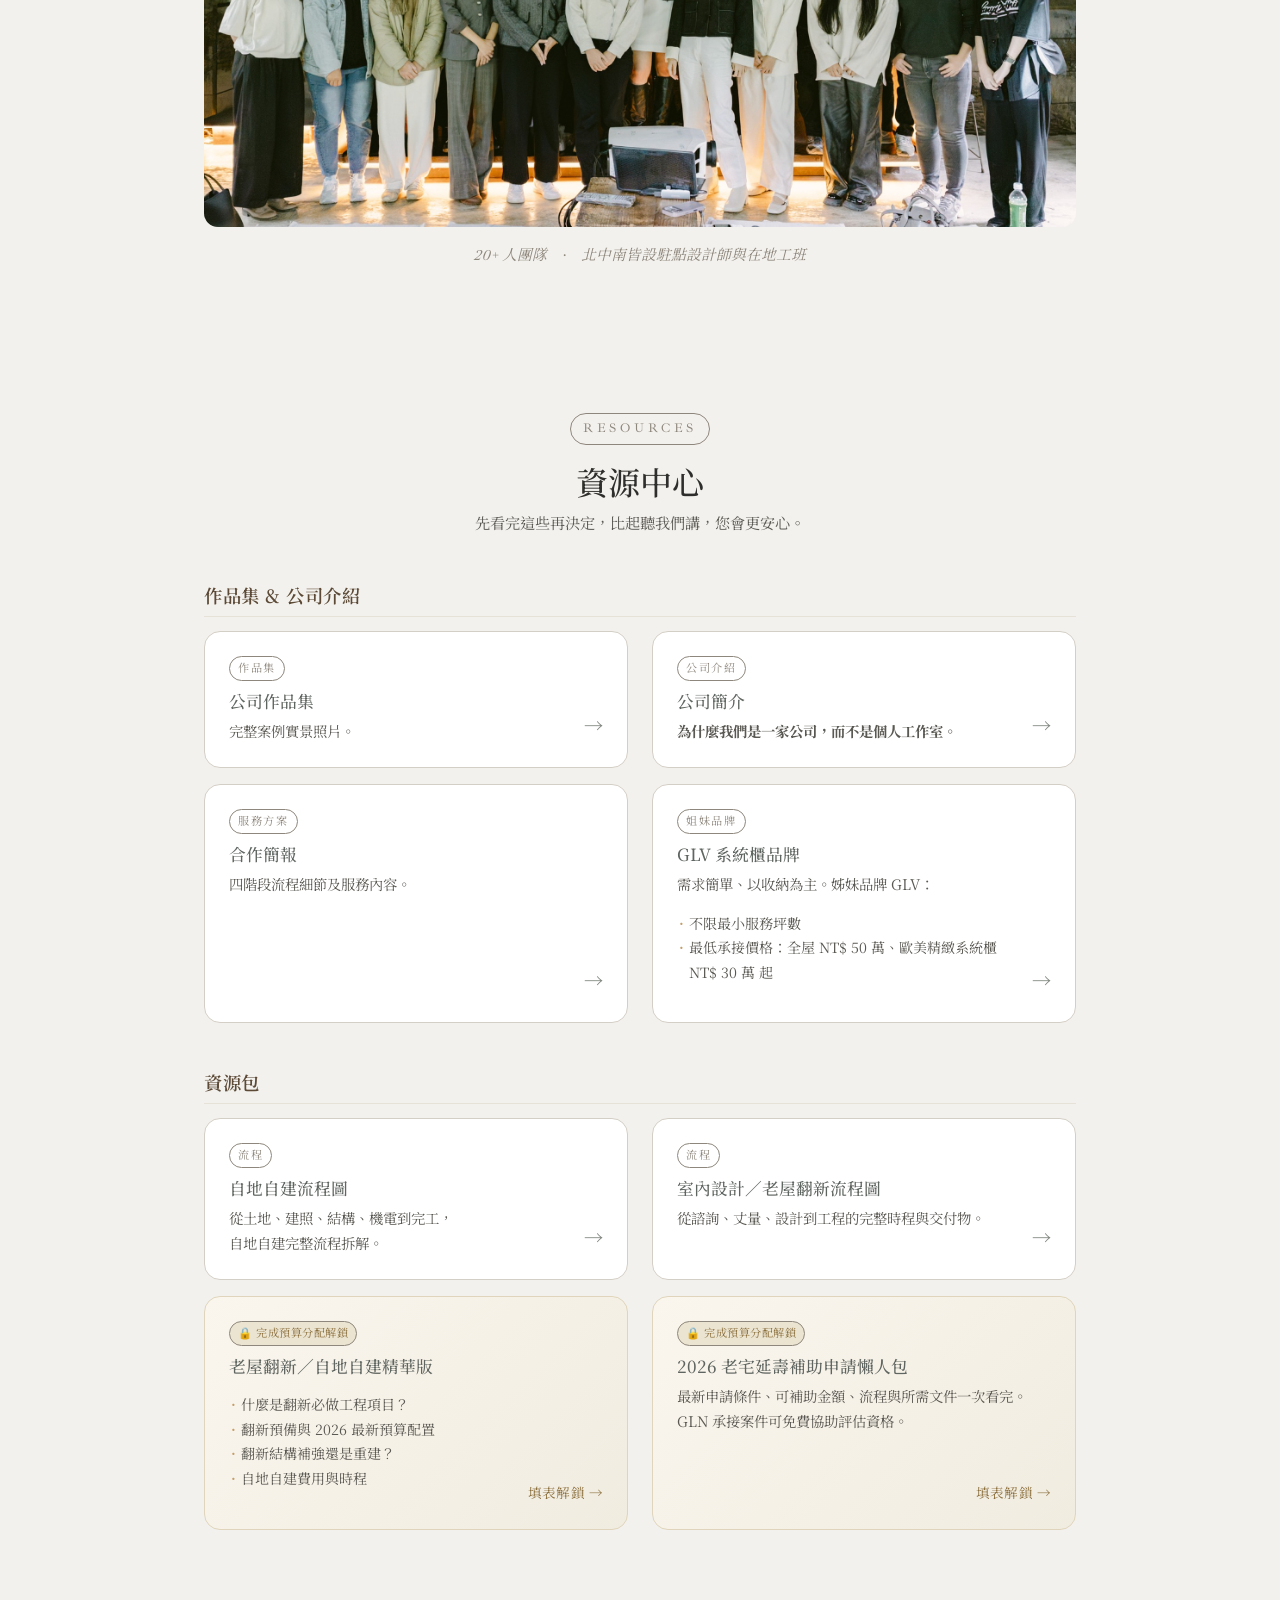
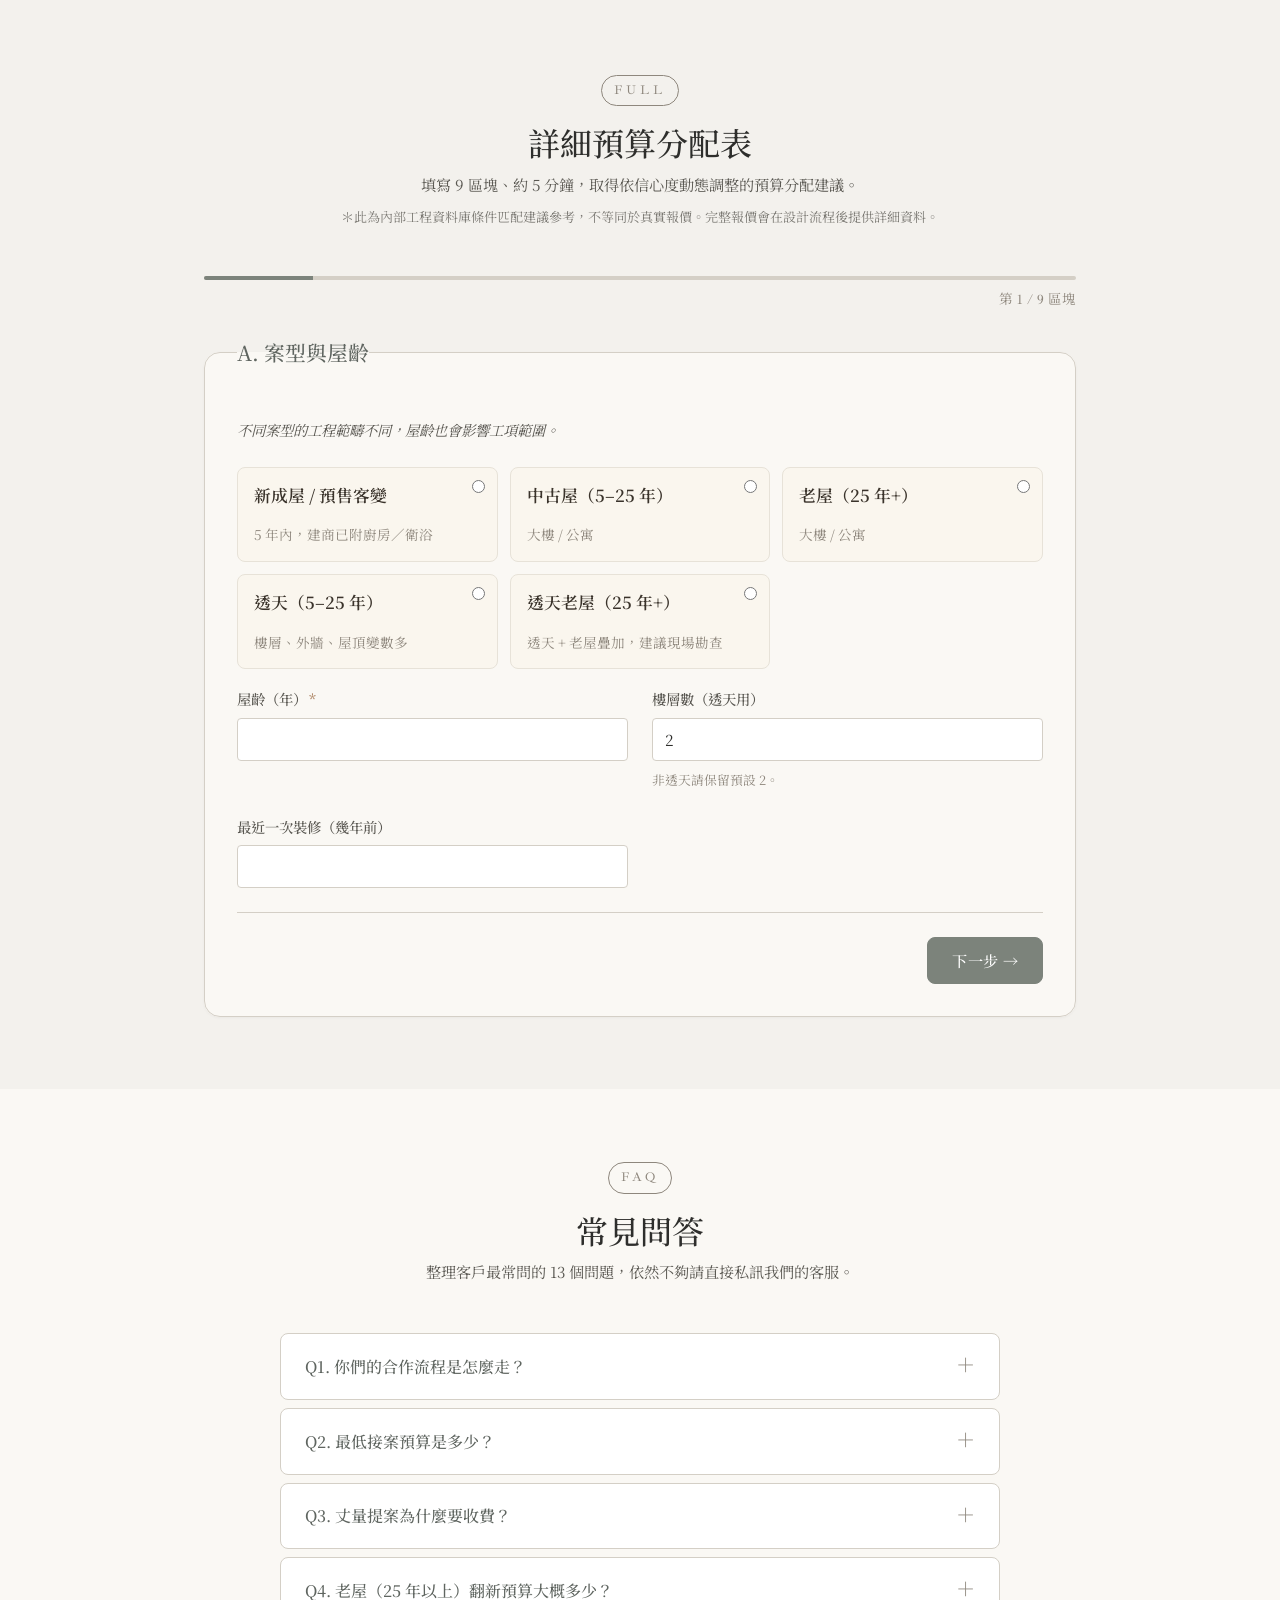
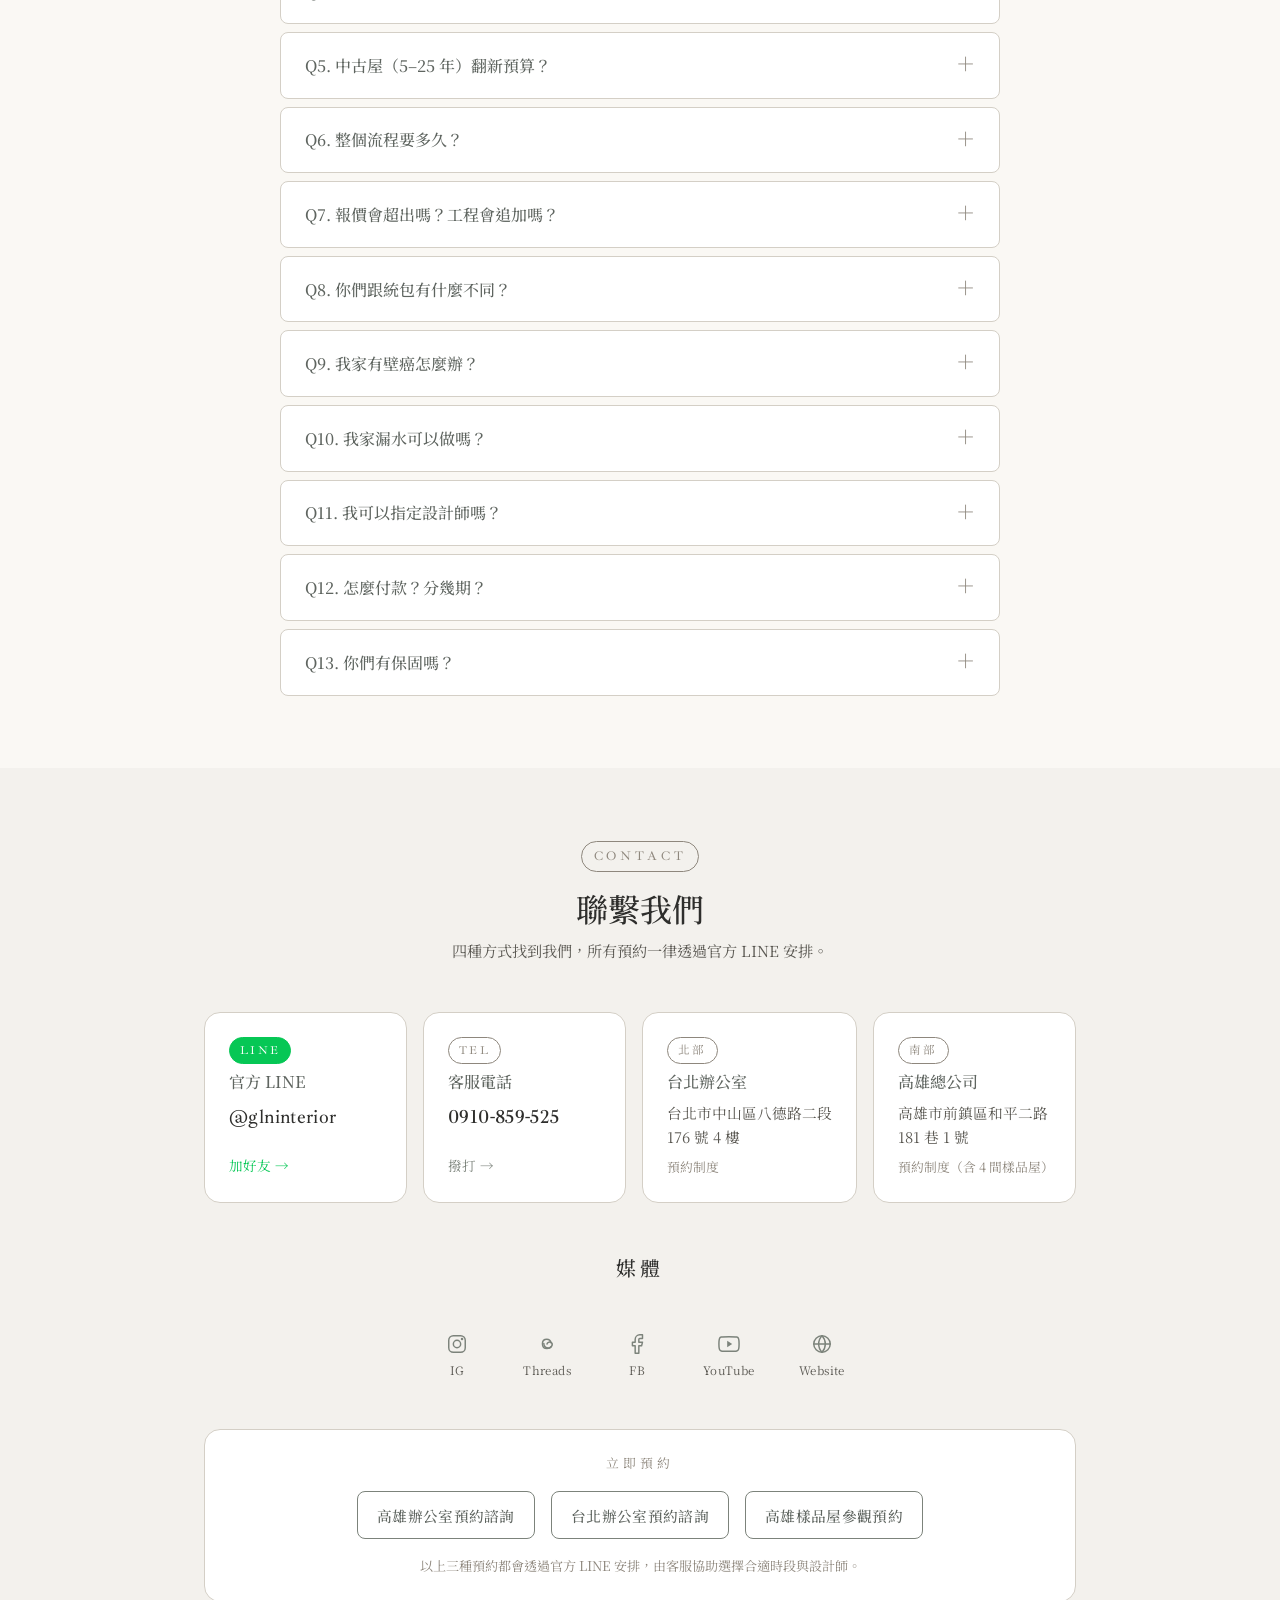
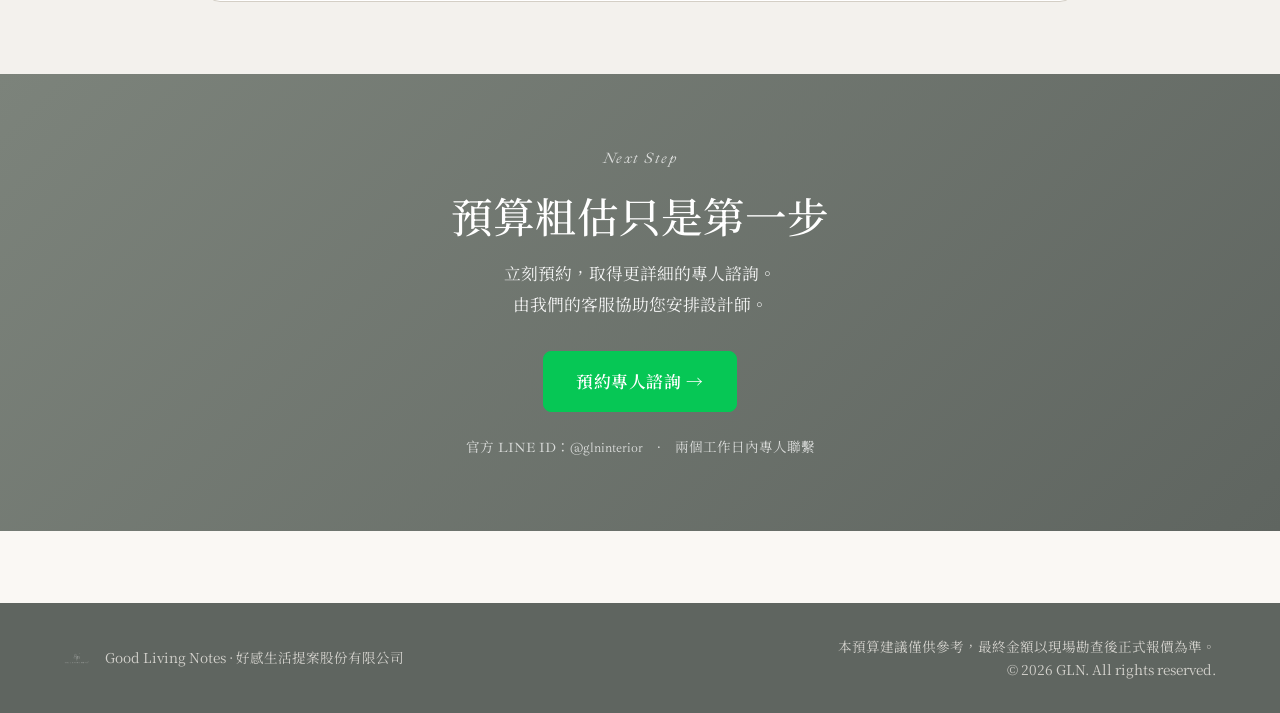
==== commit a8a88a8b: "Update index.html 辦公室加上googlemap連結" ====
--- a/index.html
+++ b/index.html
@@ -87,8 +87,8 @@
 <p><b>長久耐用品質</b><br>以長期思維的概念選擇材料及施工，耐看、耐用、易維護。</p>
         <h3>實體據點與聯繫</h3>
         <p>
-          <strong>高雄總公司</strong>：高雄市前鎮區和平二路 181 巷 1 號<br>
-          <strong>台北辦公室</strong>：台北市中山區八德路二段 176 號 4 樓<br>
+          <a href="https://maps.app.goo.gl/FSwTMBJktzhaCdJi9?g_st=ipc" target="_blank" style="color:#4a90d9;text-decoration:none;"><strong>高雄總公司</strong>：高雄市前鎮區和平二路 181 巷 1 號</a><br>
+<a href="https://maps.app.goo.gl/ToDvYepTgrKjmWja8?g_st=ipc" target="_blank" style="color:#4a90d9;text-decoration:none;"><strong>台北辦公室</strong>：台北市中山區八德路二段 176 號 4 樓</a><br>
           <strong>電話</strong>：0910-859-525　·　<strong>LINE</strong>：@glninterior<br>
           高雄總部設有 <strong>4 間舊屋翻新樣品屋</strong>可實際參觀，亦歡迎參觀進行中的工地（預約制度）。
         </p>
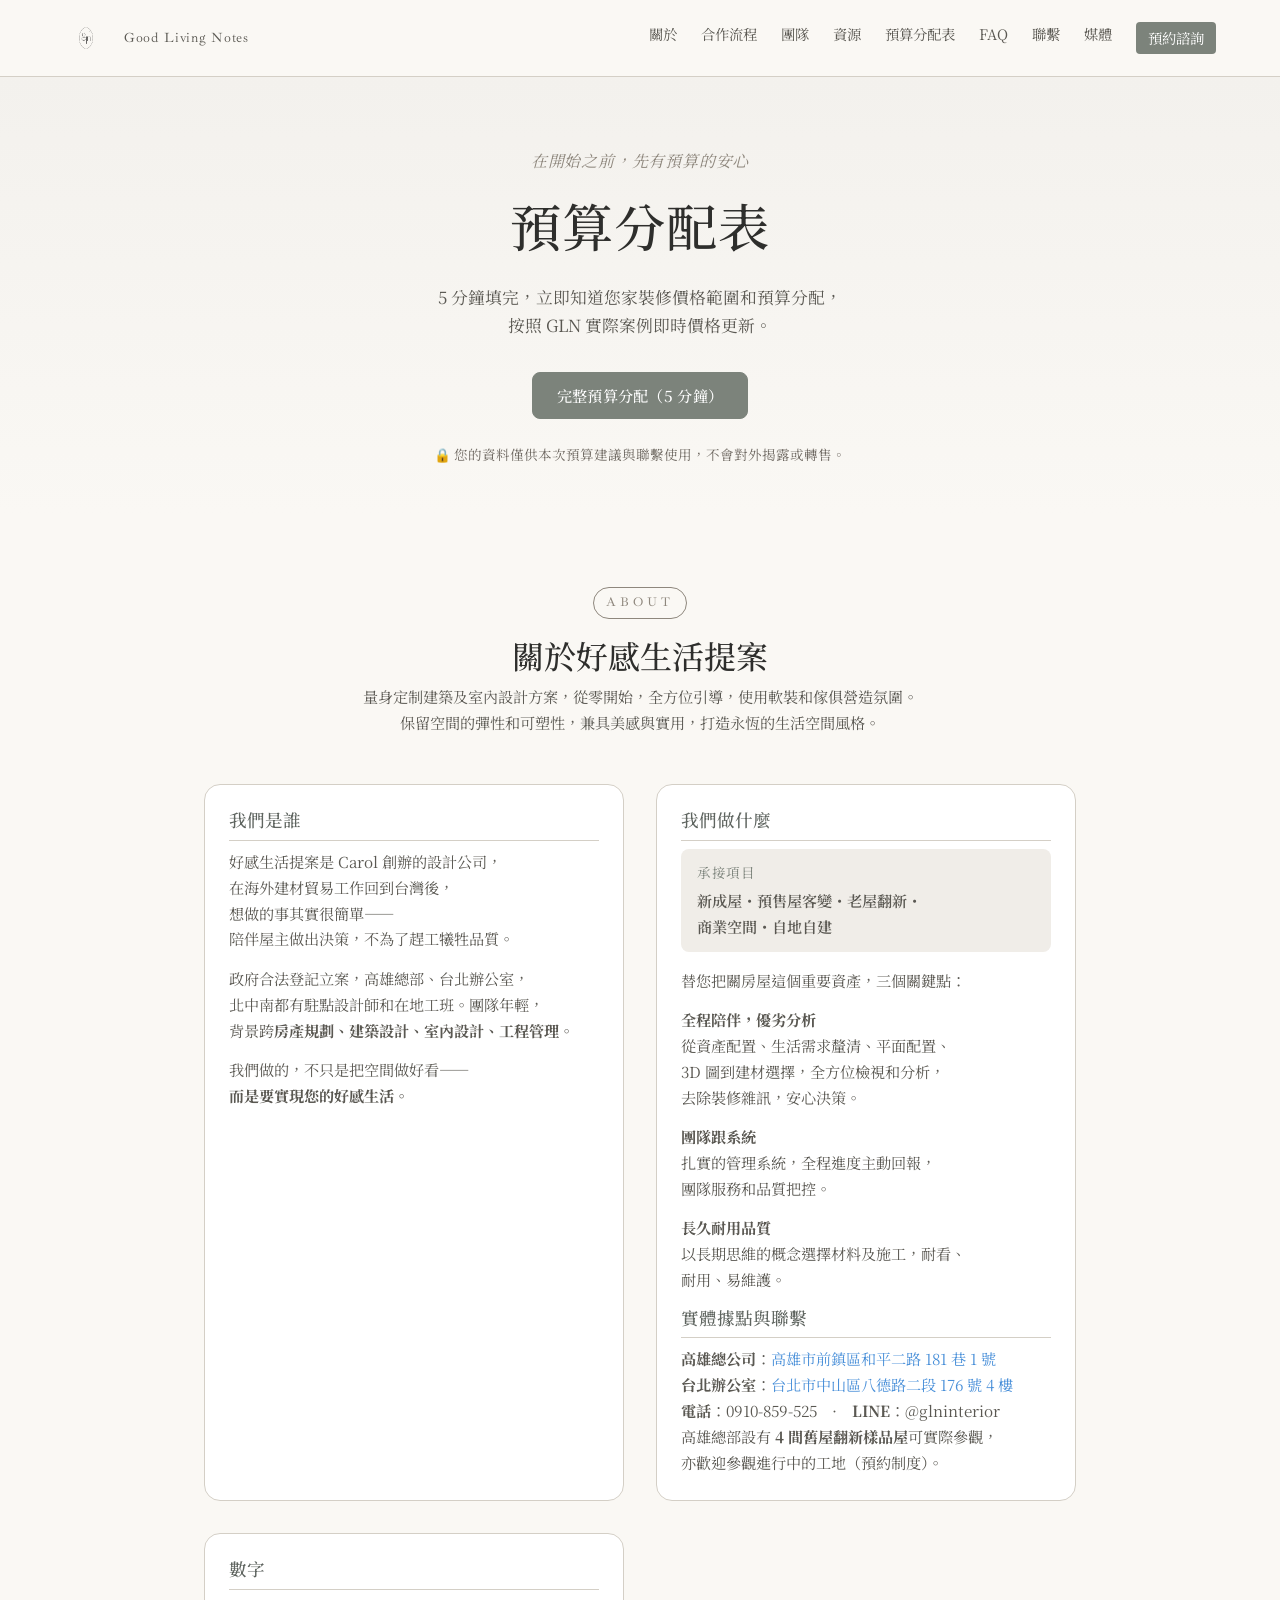
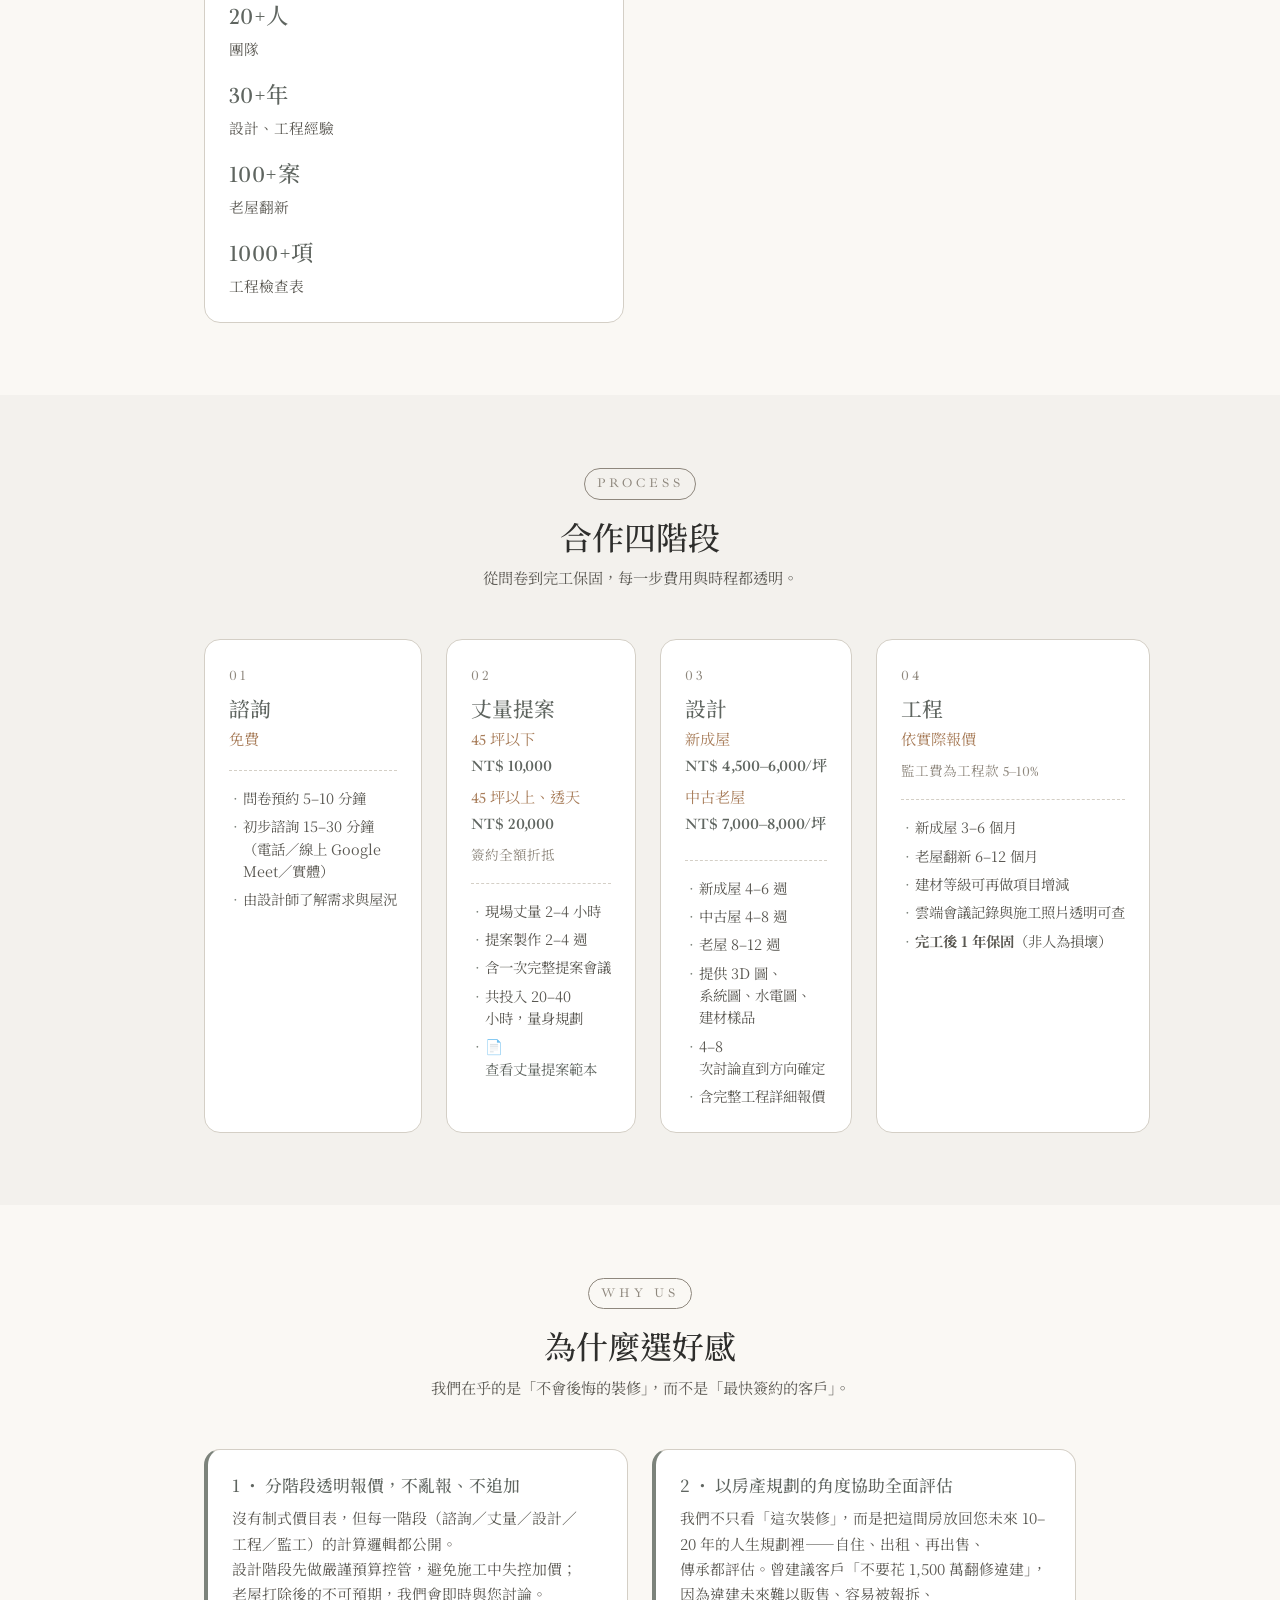
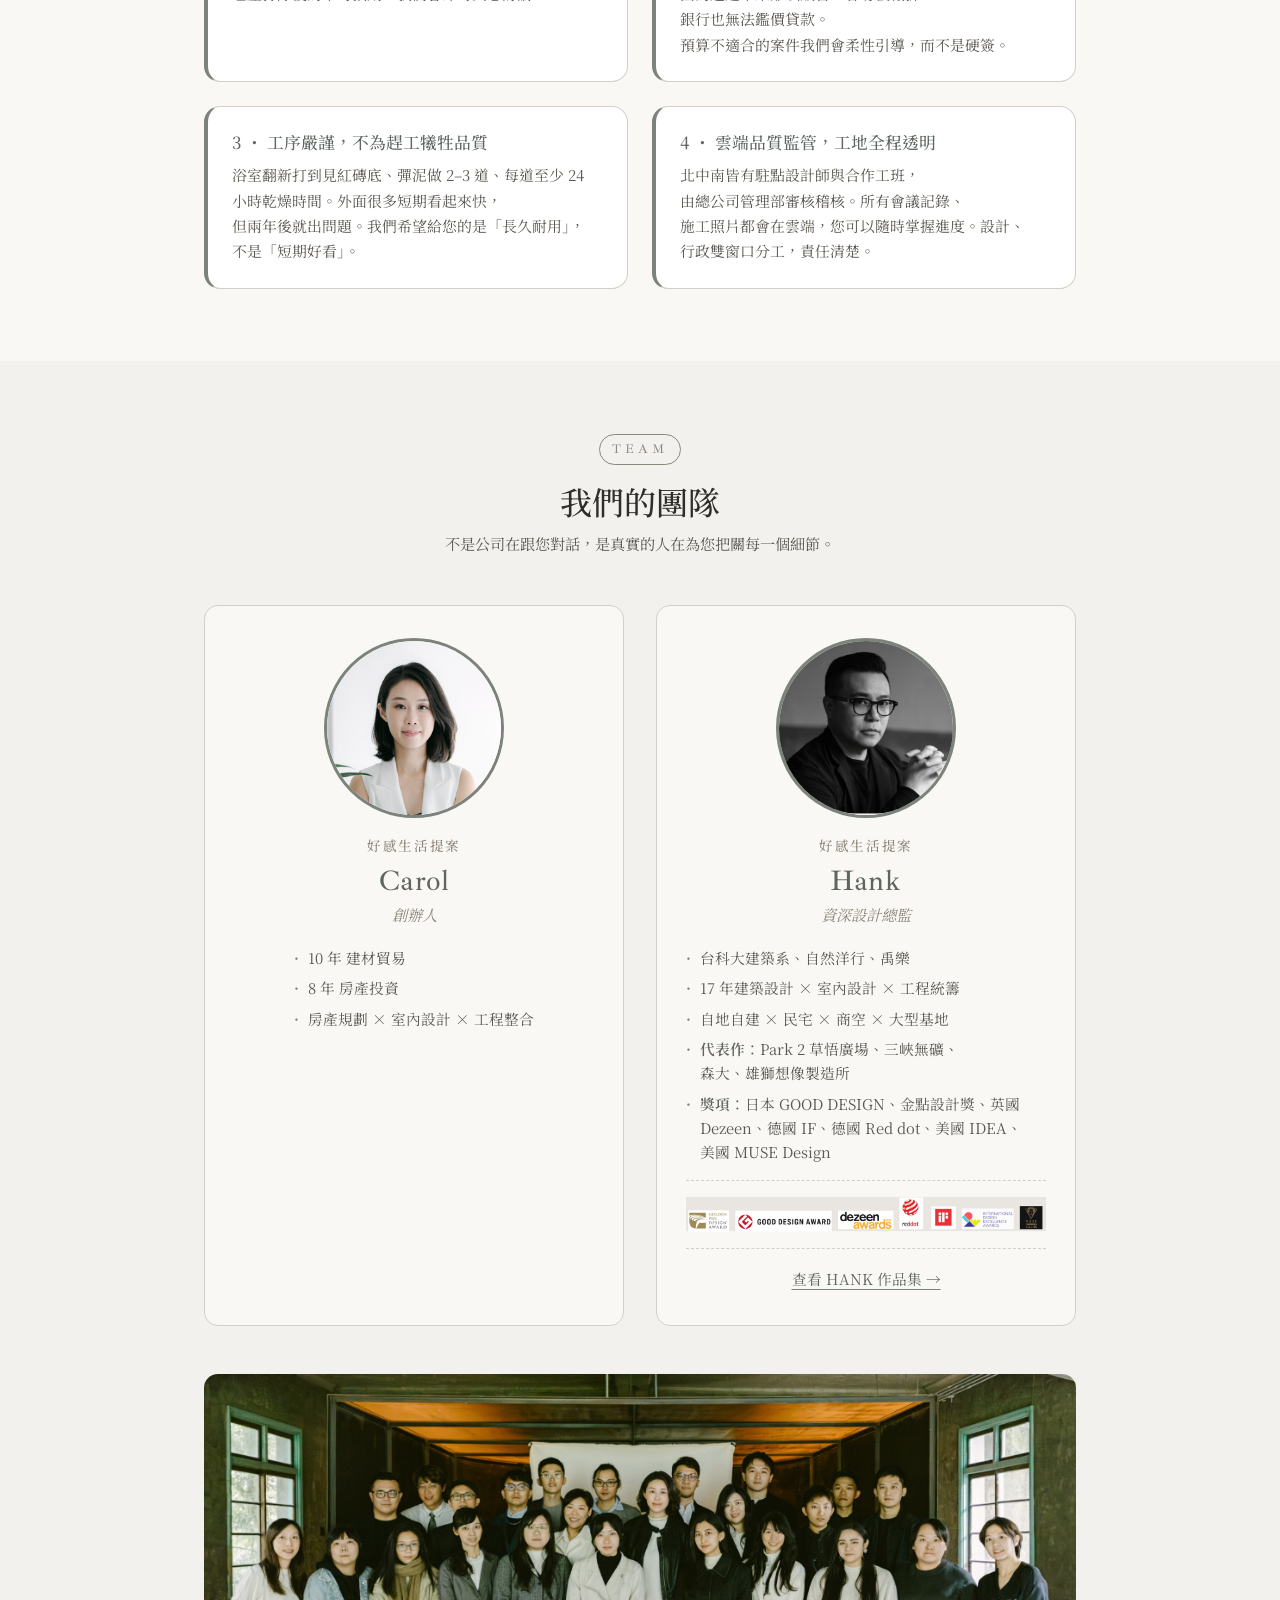
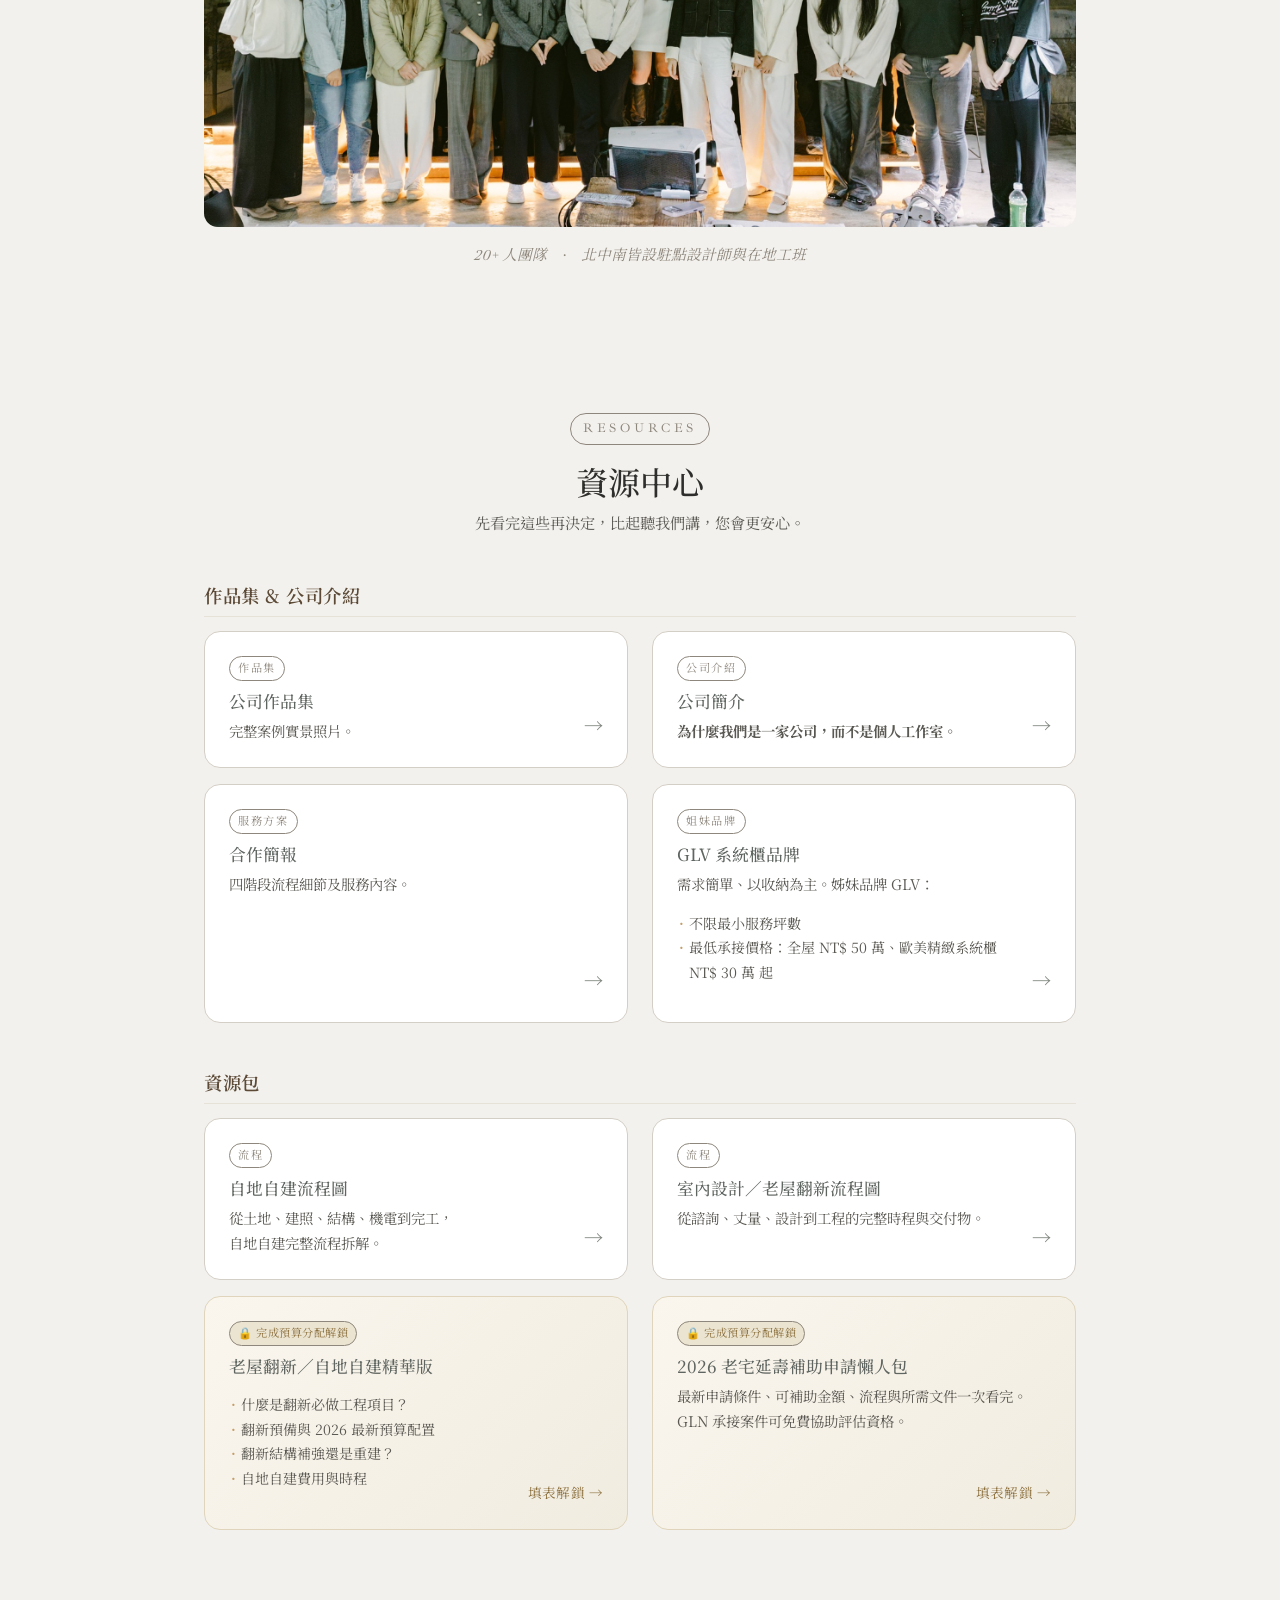
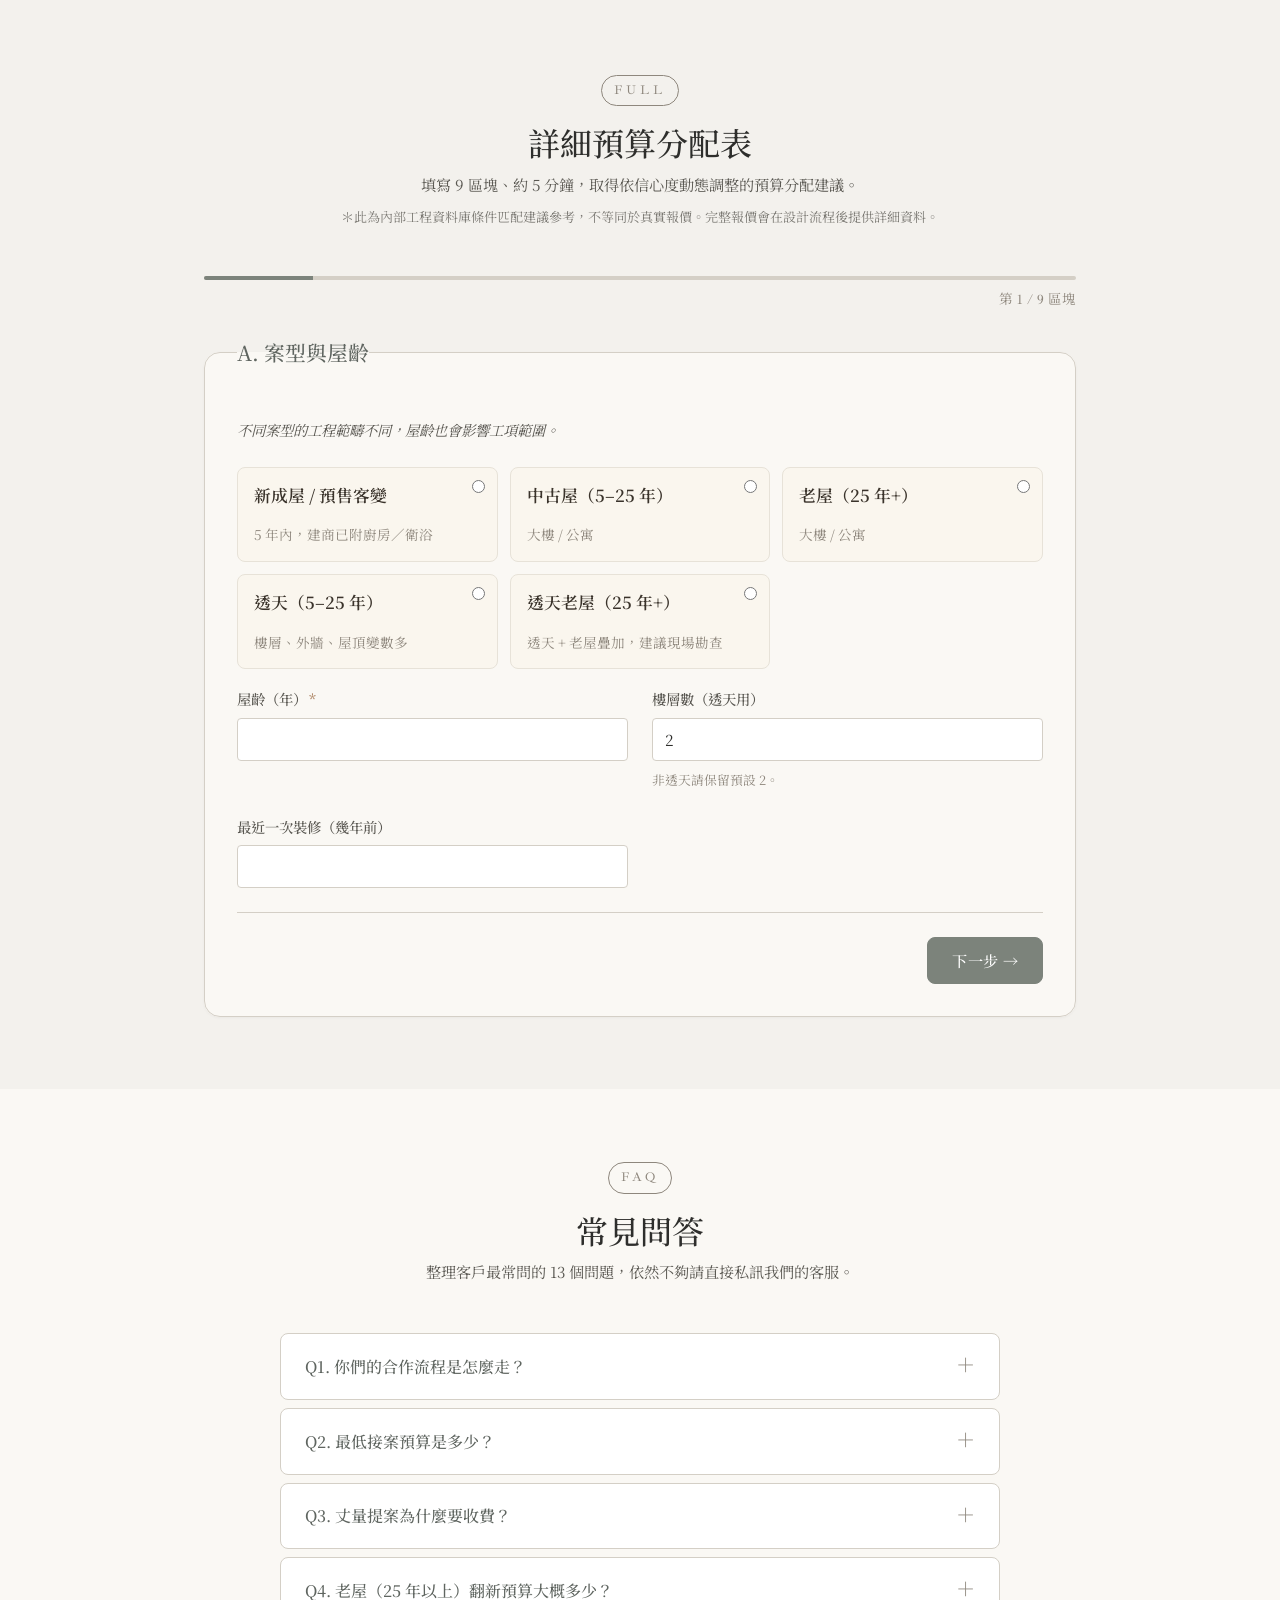
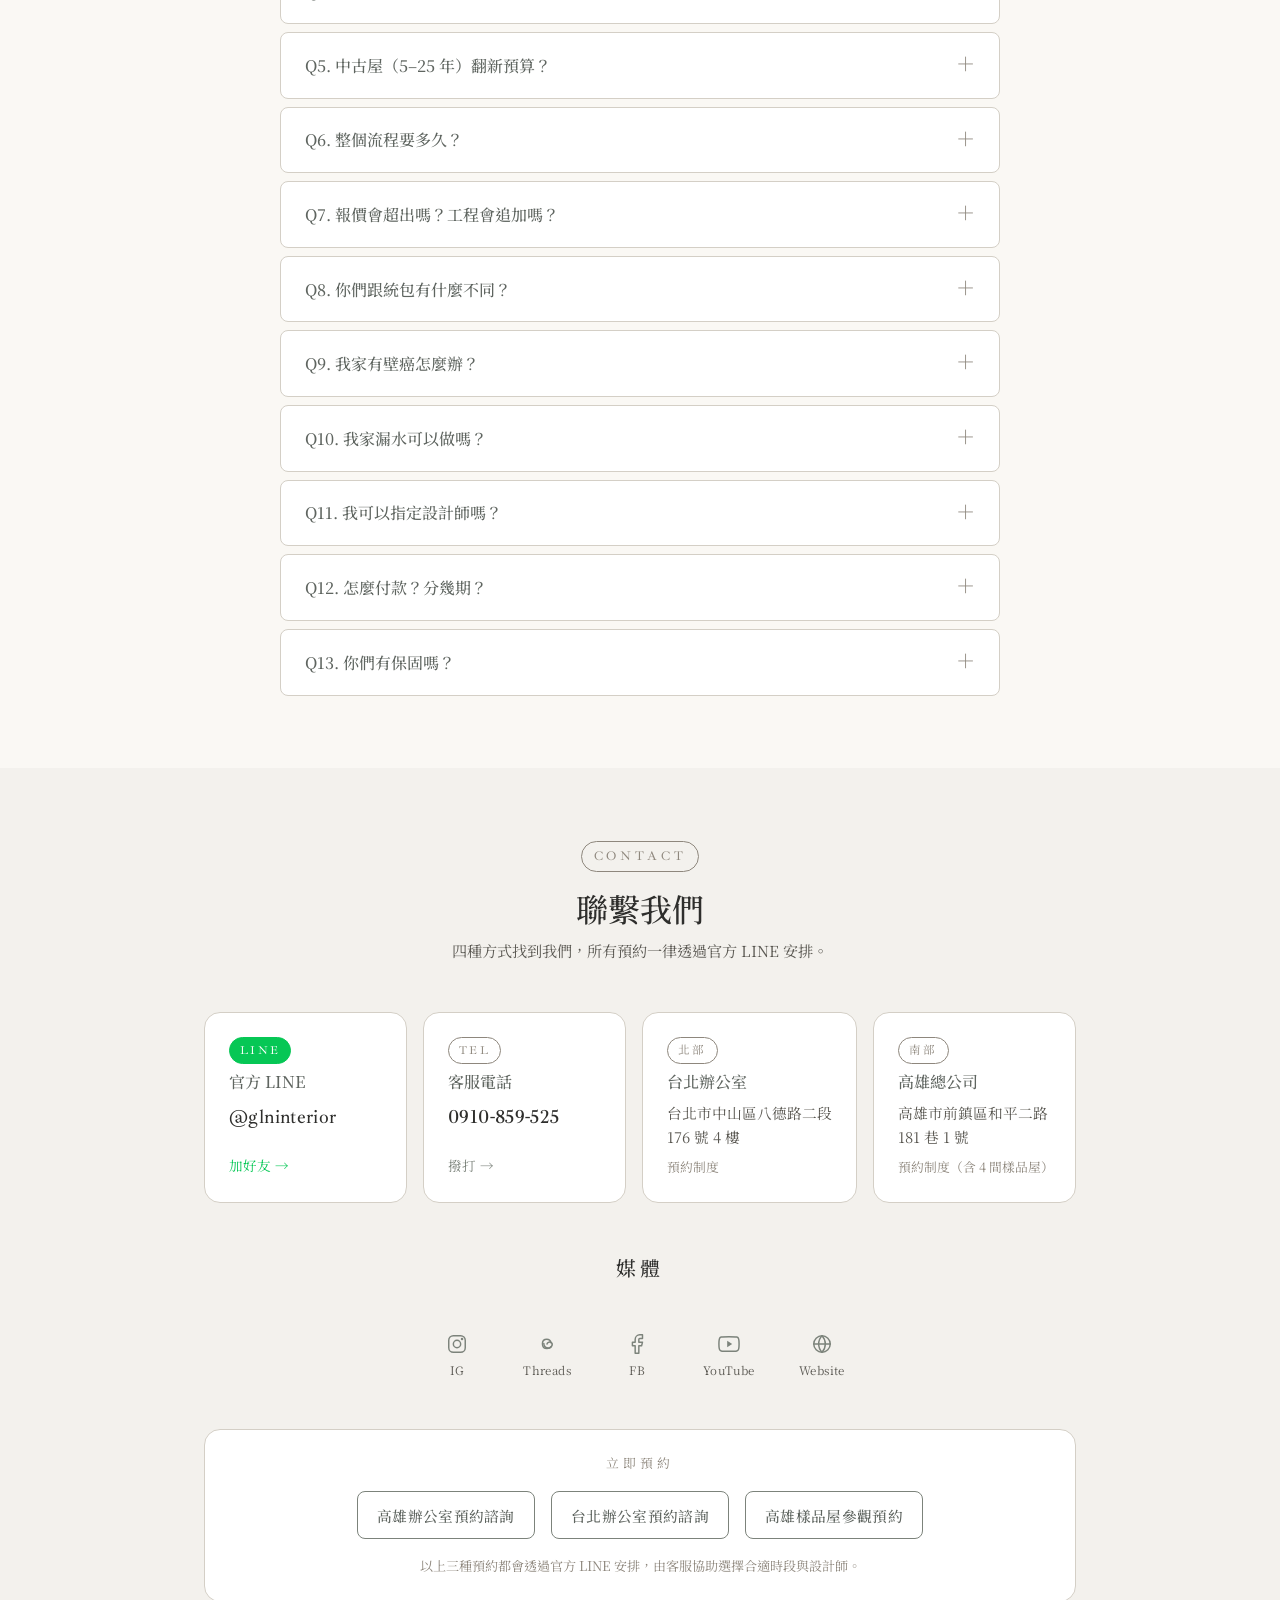
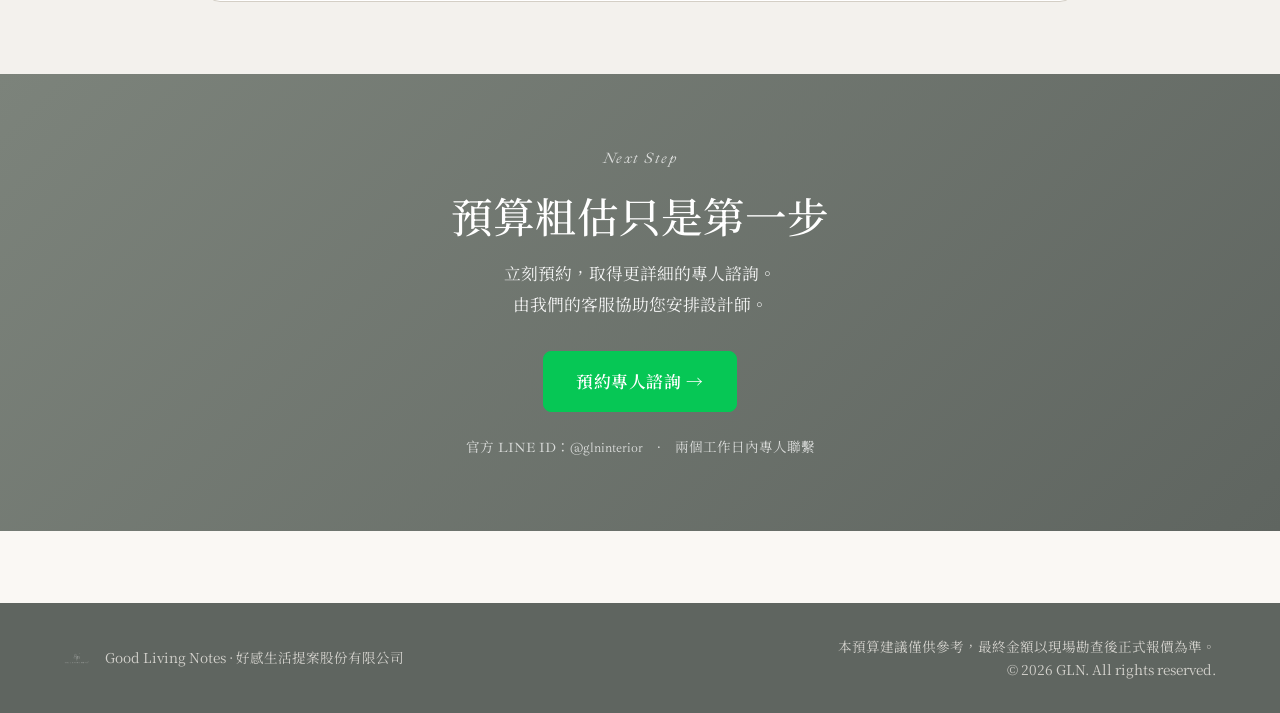
==== commit 906a215c: "Update index.html 辦公室加上googlemap" ====
--- a/index.html
+++ b/index.html
@@ -87,8 +87,8 @@
 <p><b>長久耐用品質</b><br>以長期思維的概念選擇材料及施工，耐看、耐用、易維護。</p>
         <h3>實體據點與聯繫</h3>
         <p>
-          <a href="https://maps.app.goo.gl/FSwTMBJktzhaCdJi9?g_st=ipc" target="_blank" style="color:#4a90d9;text-decoration:none;"><strong>高雄總公司</strong>：高雄市前鎮區和平二路 181 巷 1 號</a><br>
-<a href="https://maps.app.goo.gl/ToDvYepTgrKjmWja8?g_st=ipc" target="_blank" style="color:#4a90d9;text-decoration:none;"><strong>台北辦公室</strong>：台北市中山區八德路二段 176 號 4 樓</a><br>
+         <strong>高雄總公司</strong>：<a href="https://maps.app.goo.gl/FSwTMBJktzhaCdJi9?g_st=ipc" target="_blank" style="color:#4a90d9;">高雄市前鎮區和平二路 181 巷 1 號</a><br>
+<strong>台北辦公室</strong>：<a href="https://maps.app.goo.gl/ToDvYepTgrKjmWja8?g_st=ipc" target="_blank" style="color:#4a90d9;">台北市中山區八德路二段 176 號 4 樓</a><br>
           <strong>電話</strong>：0910-859-525　·　<strong>LINE</strong>：@glninterior<br>
           高雄總部設有 <strong>4 間舊屋翻新樣品屋</strong>可實際參觀，亦歡迎參觀進行中的工地（預約制度）。
         </p>
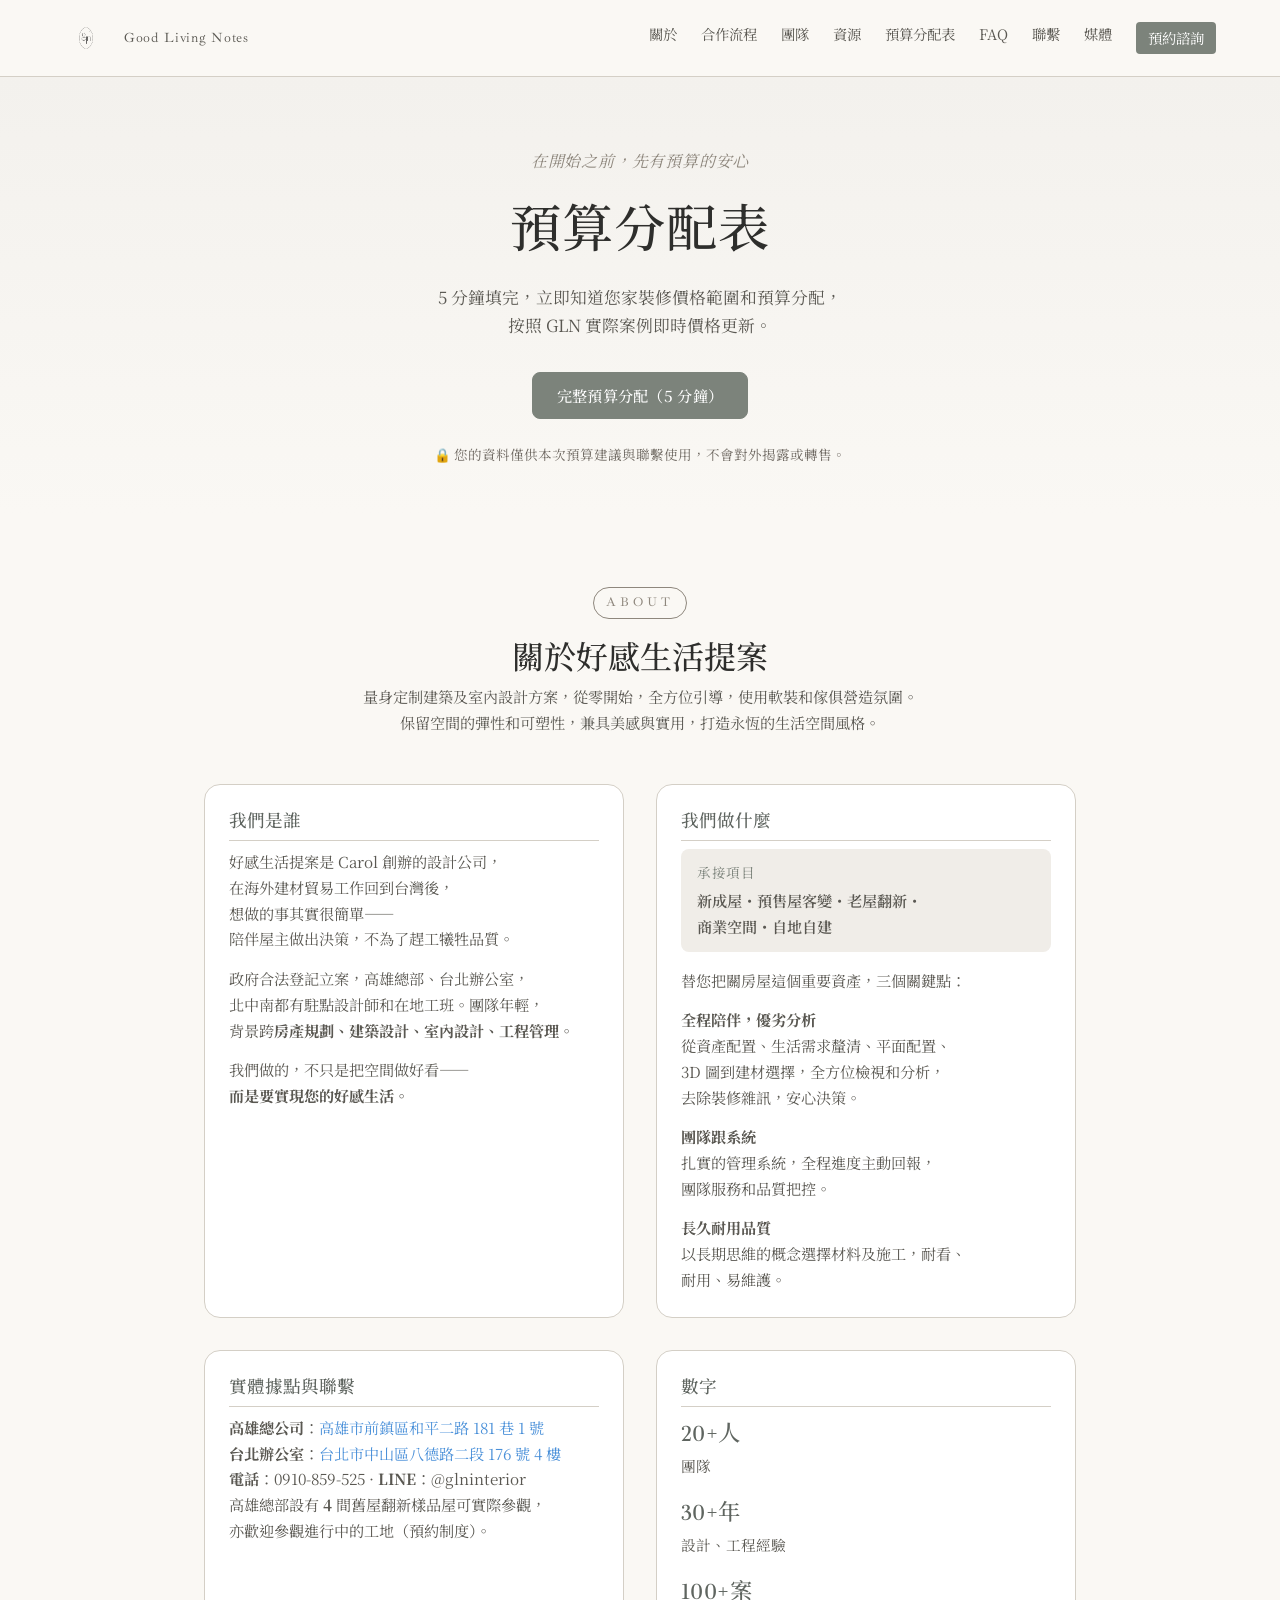
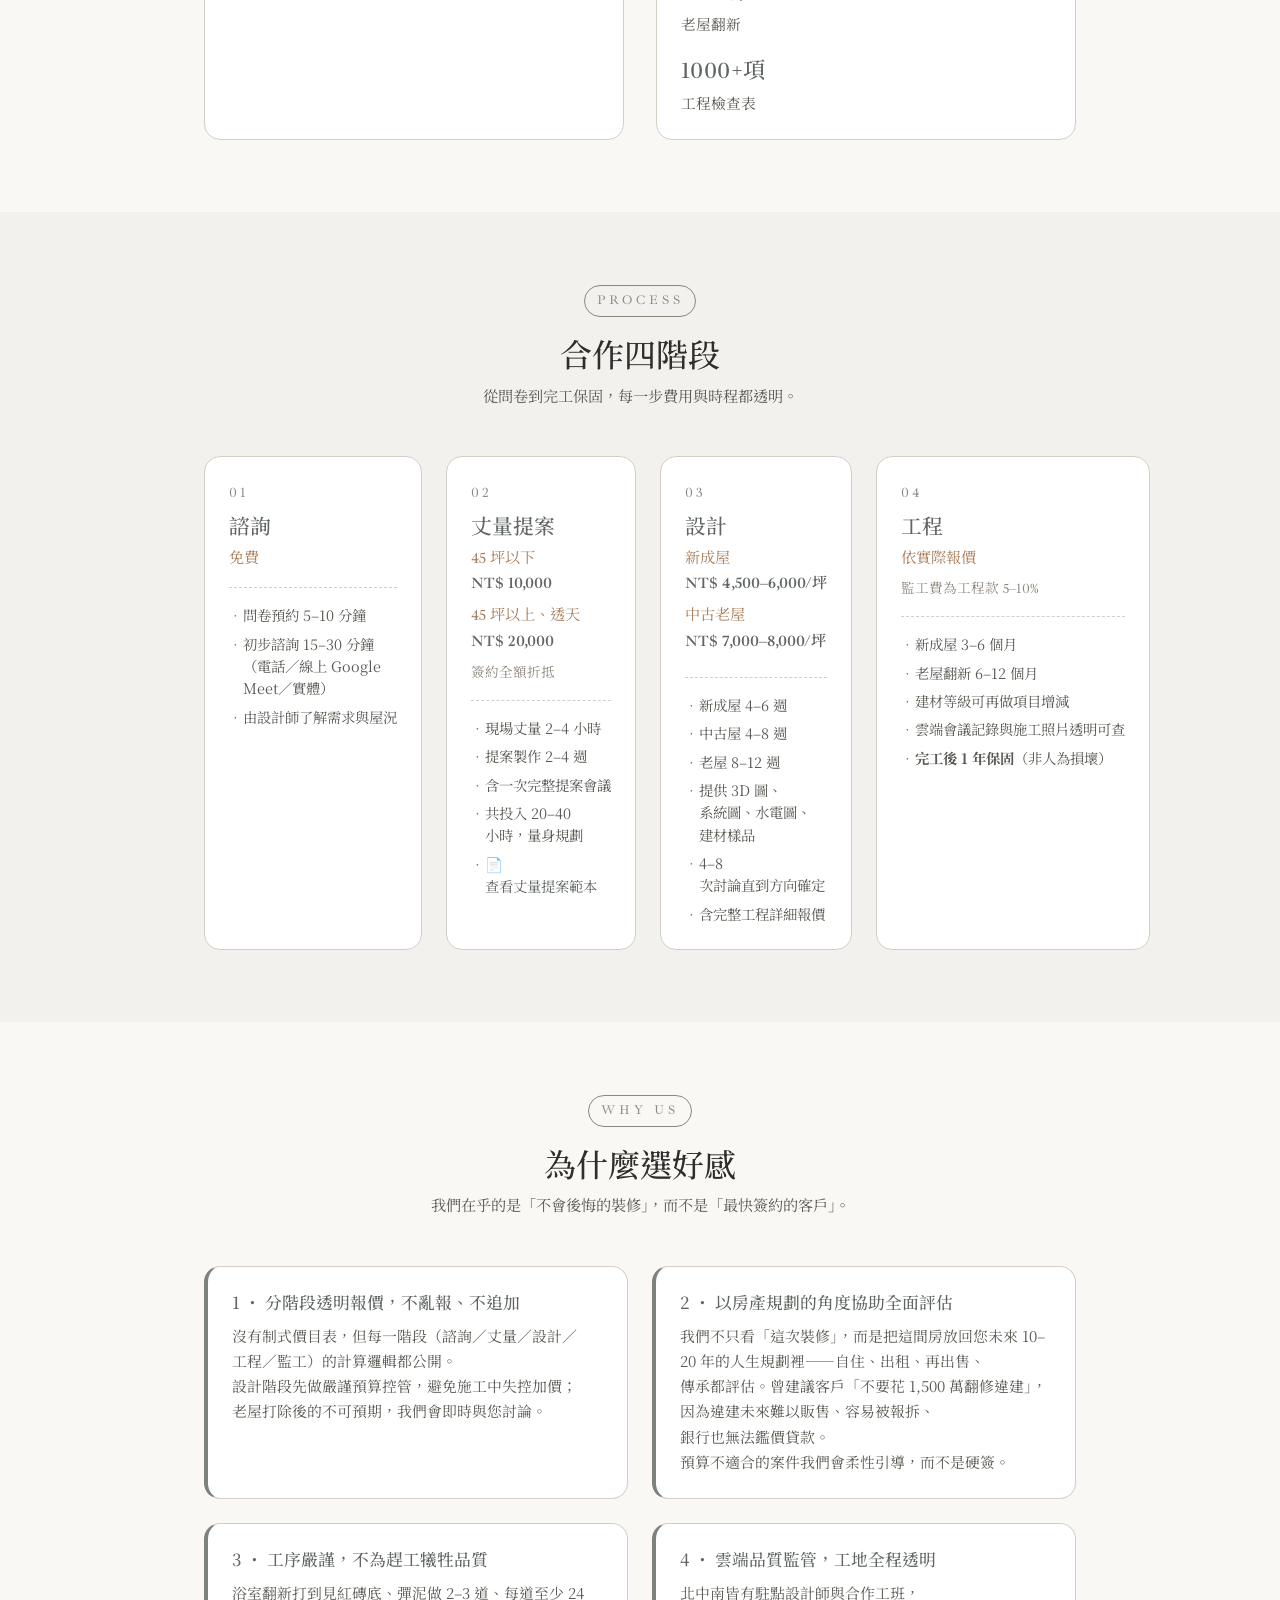
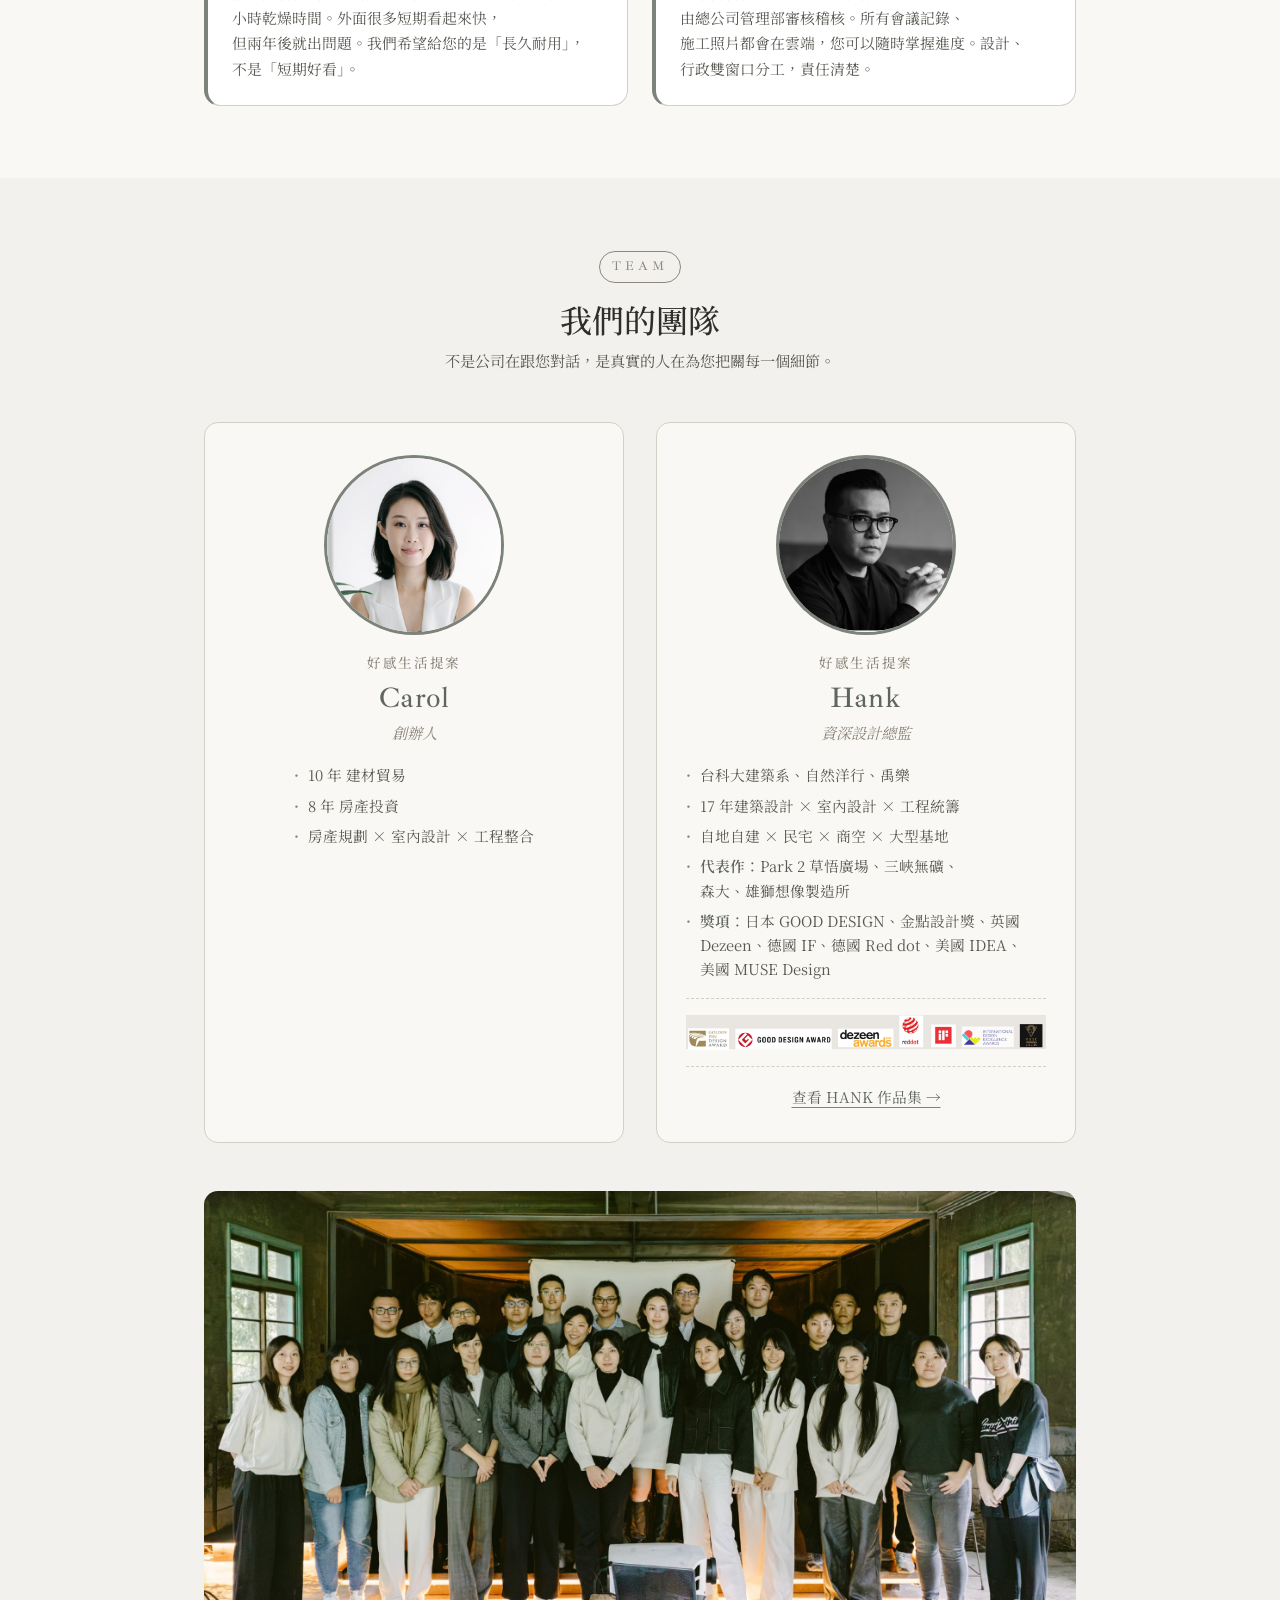
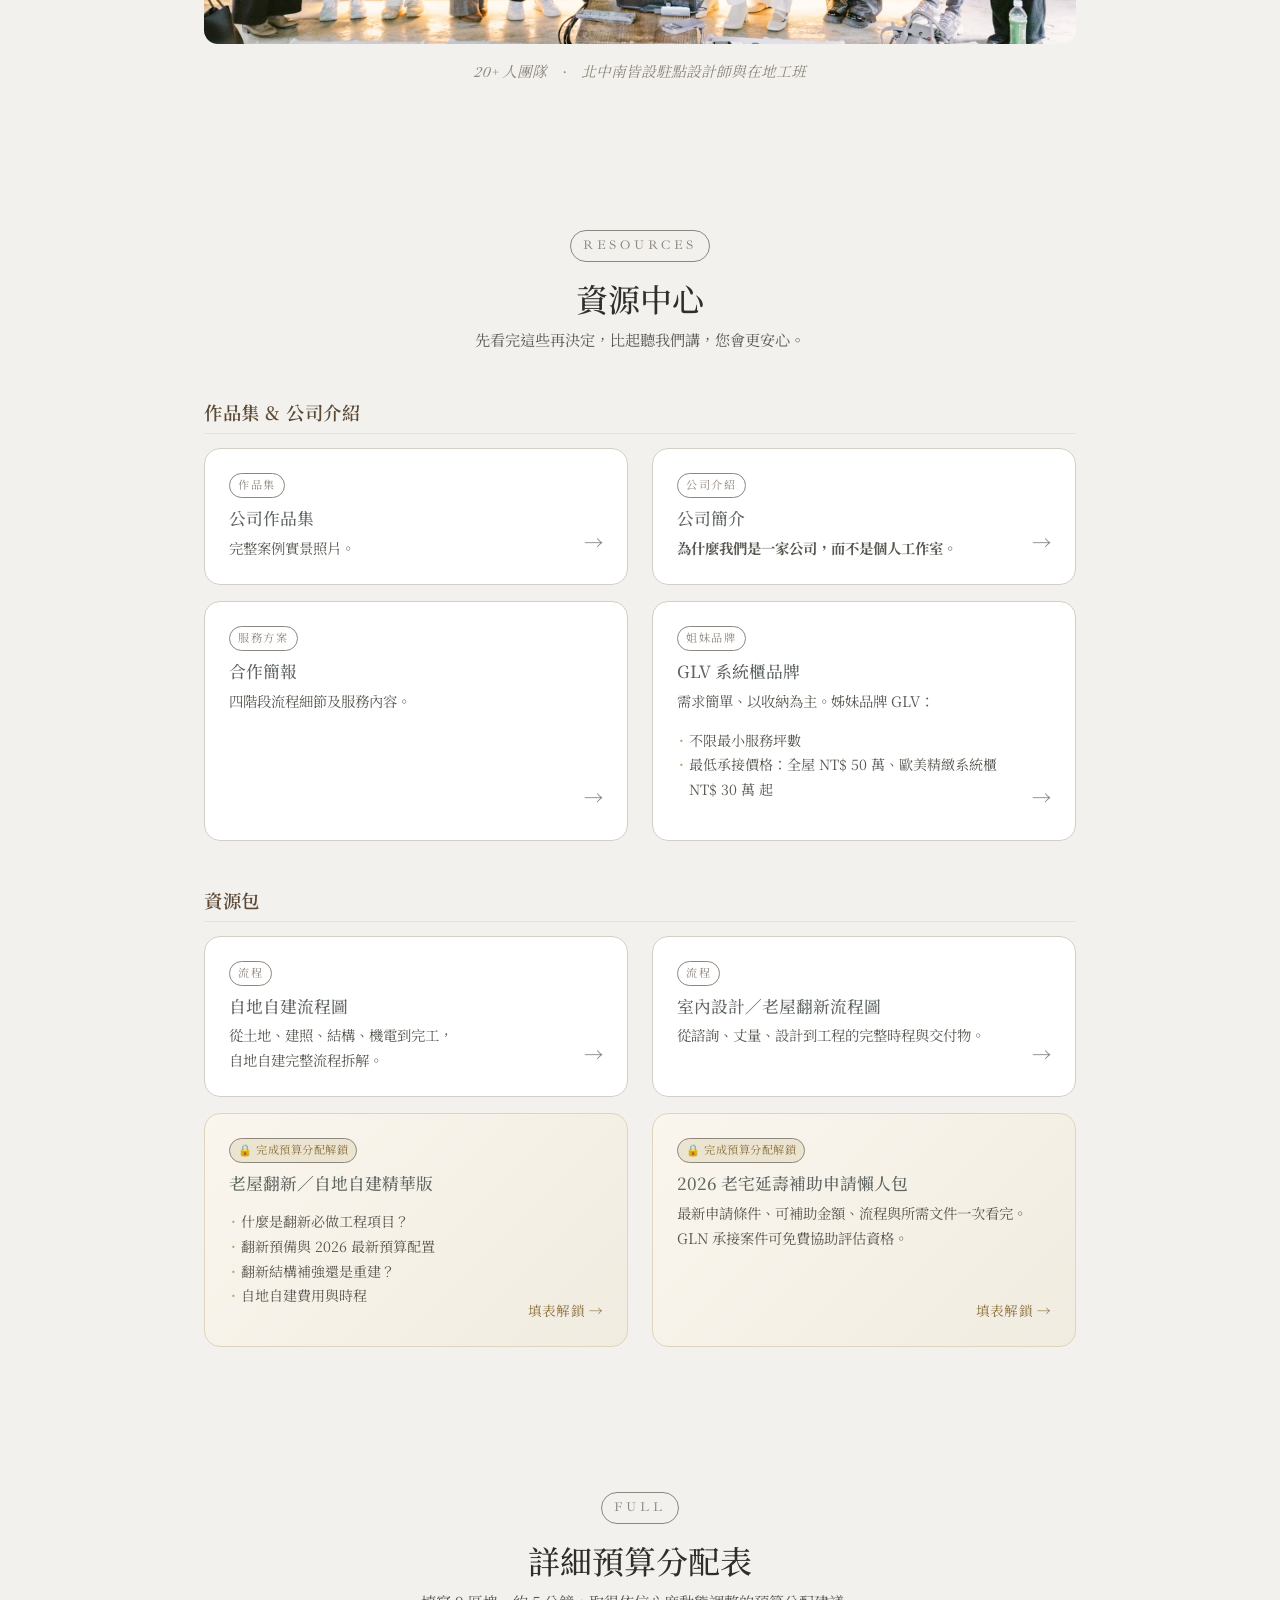
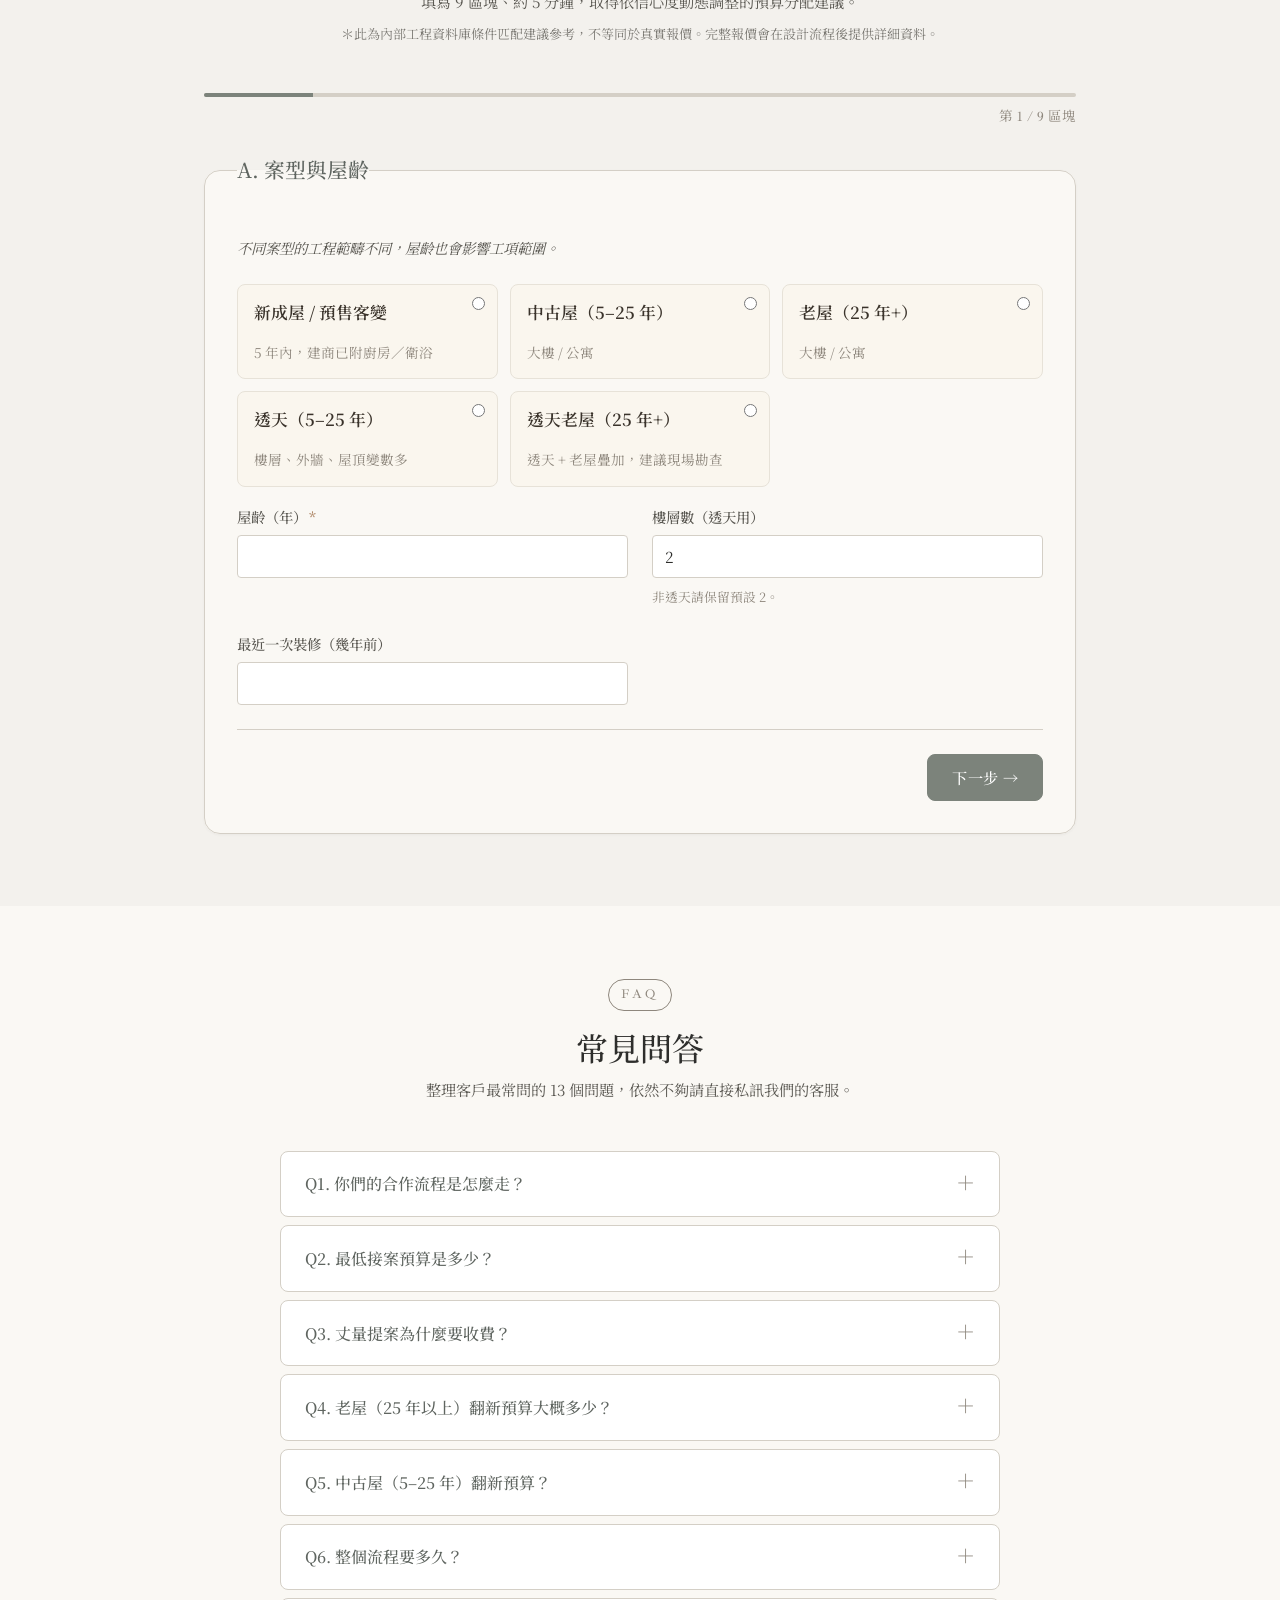
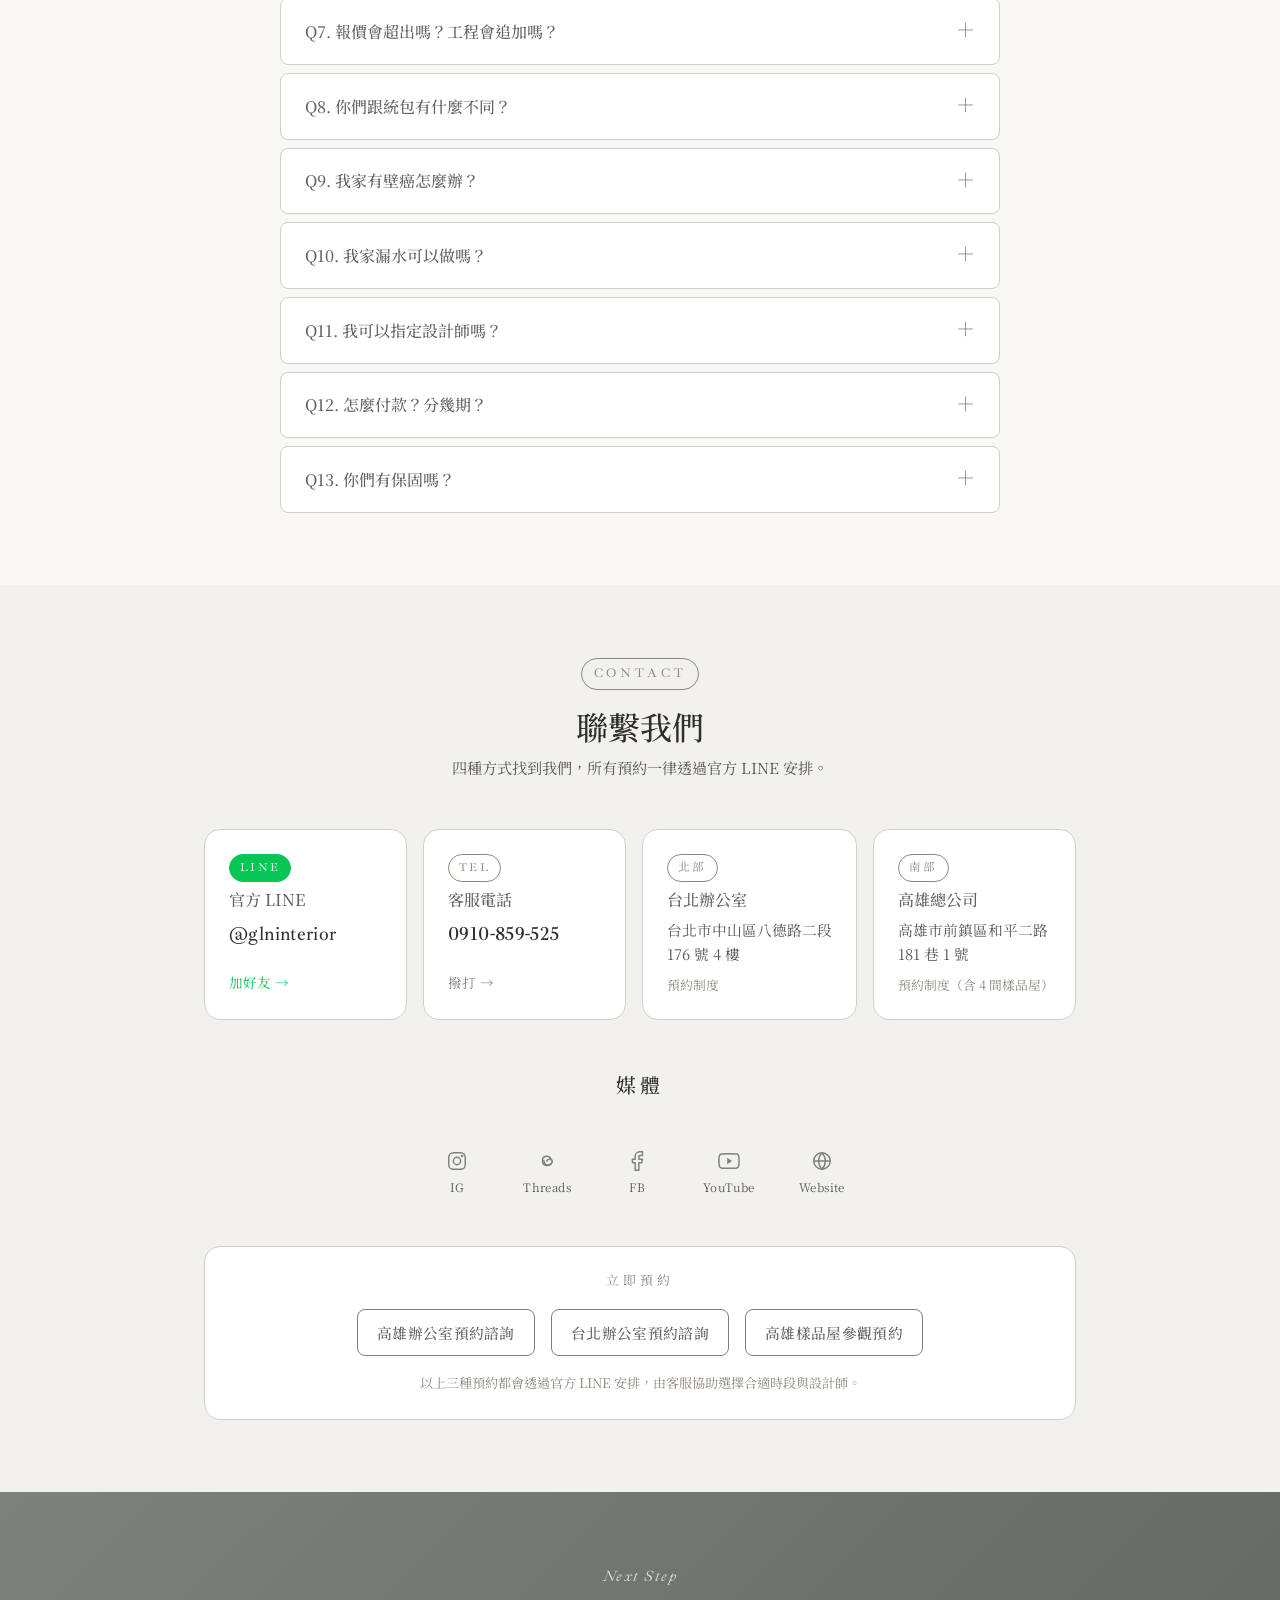
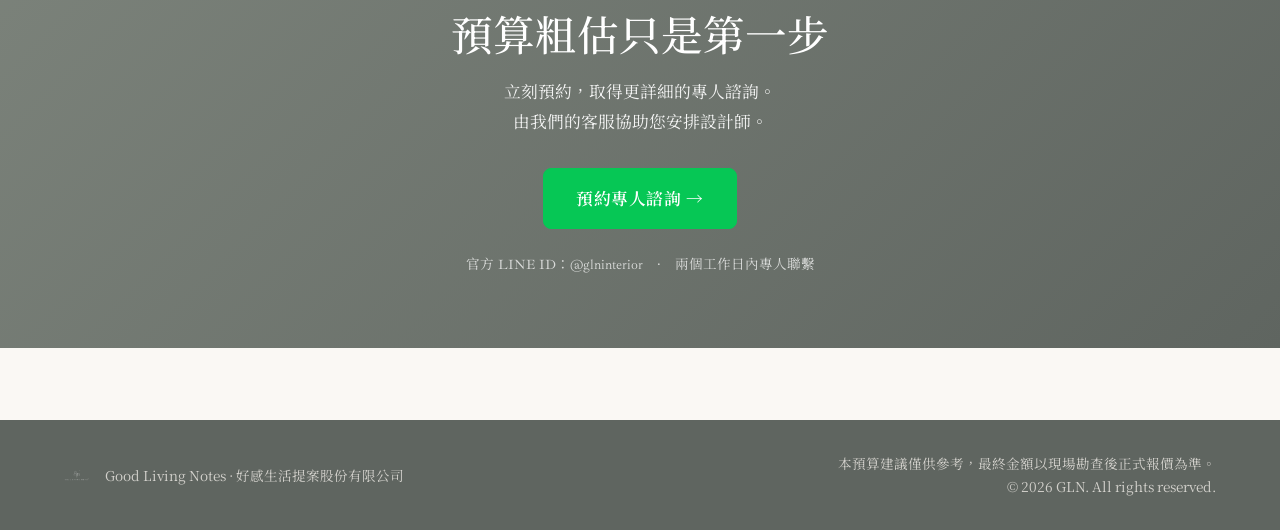
==== commit edc60f0c: "Update index.html 微調段落" ====
--- a/index.html
+++ b/index.html
@@ -85,14 +85,16 @@
 <p><b>全程陪伴，優劣分析</b><br>從資產配置、生活需求釐清、平面配置、3D 圖到建材選擇，全方位檢視和分析，去除裝修雜訊，安心決策。</p>
 <p><b>團隊跟系統</b><br>扎實的管理系統，全程進度主動回報，團隊服務和品質把控。</p>
 <p><b>長久耐用品質</b><br>以長期思維的概念選擇材料及施工，耐看、耐用、易維護。</p>
-        <h3>實體據點與聯繫</h3>
-        <p>
-         <strong>高雄總公司</strong>：<a href="https://maps.app.goo.gl/FSwTMBJktzhaCdJi9?g_st=ipc" target="_blank" style="color:#4a90d9;">高雄市前鎮區和平二路 181 巷 1 號</a><br>
-<strong>台北辦公室</strong>：<a href="https://maps.app.goo.gl/ToDvYepTgrKjmWja8?g_st=ipc" target="_blank" style="color:#4a90d9;">台北市中山區八德路二段 176 號 4 樓</a><br>
-          <strong>電話</strong>：0910-859-525　·　<strong>LINE</strong>：@glninterior<br>
-          高雄總部設有 <strong>4 間舊屋翻新樣品屋</strong>可實際參觀，亦歡迎參觀進行中的工地（預約制度）。
-        </p>
-      </div>
+        </div>
+        <div class="about-item">
+            <h3>實體據點與聯繫</h3>
+            <p>
+              <strong>高雄總公司</strong>：<a href="https://maps.app.goo.gl/FSwTMBJktzhaCdJi9?g_st=ipc" target="_blank" style="color:#4a90d9;">高雄市前鎮區和平二路 181 巷 1 號</a><br>
+              <strong>台北辦公室</strong>：<a href="https://maps.app.goo.gl/ToDvYepTgrKjmWja8?g_st=ipc" target="_blank" style="color:#4a90d9;">台北市中山區八德路二段 176 號 4 樓</a><br>
+              <strong>電話</strong>：0910-859-525 · <strong>LINE</strong>：@glninterior<br>
+              高雄總部設有 <strong>4</strong> 間舊屋翻新樣品屋可實際參觀，亦歡迎參觀進行中的工地（預約制度）。
+            </p>
+        </div>
       <div class="about-item">
         <h3>數字</h3>
         <ul class="about-stats">
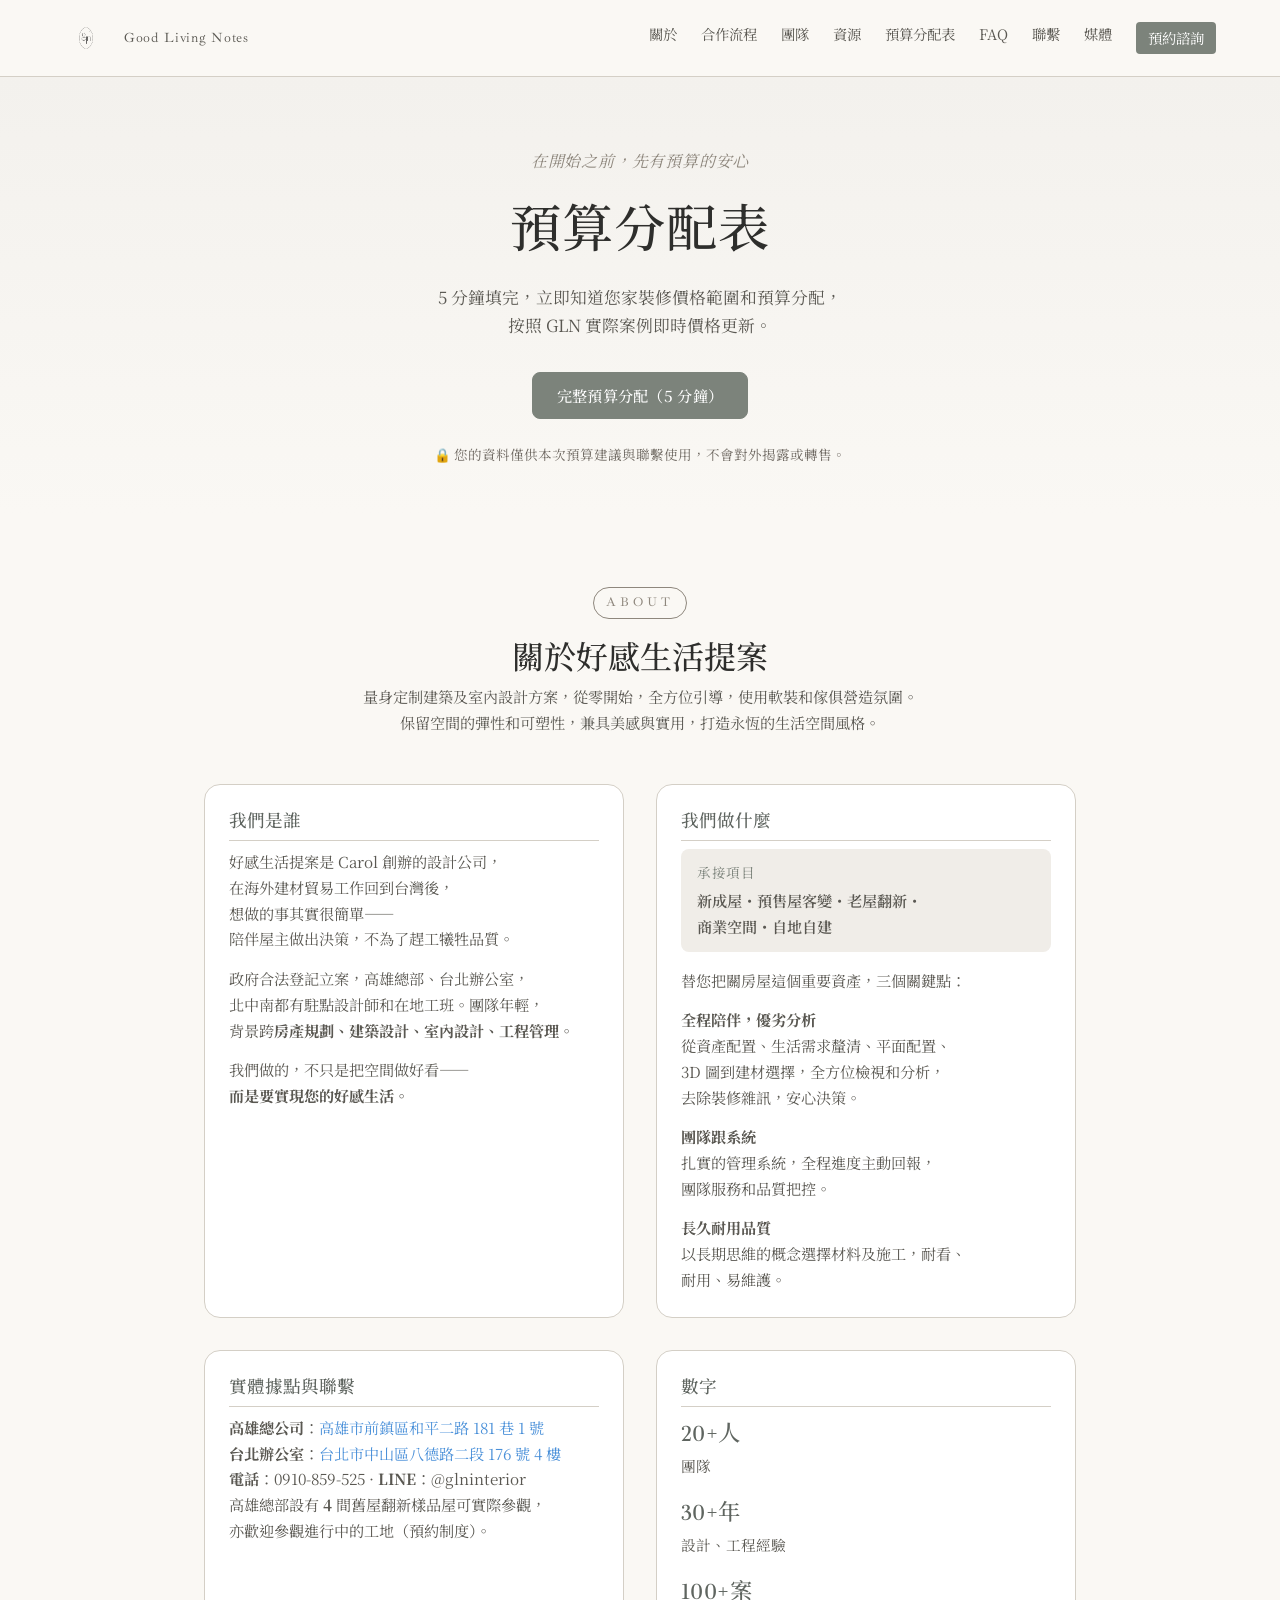
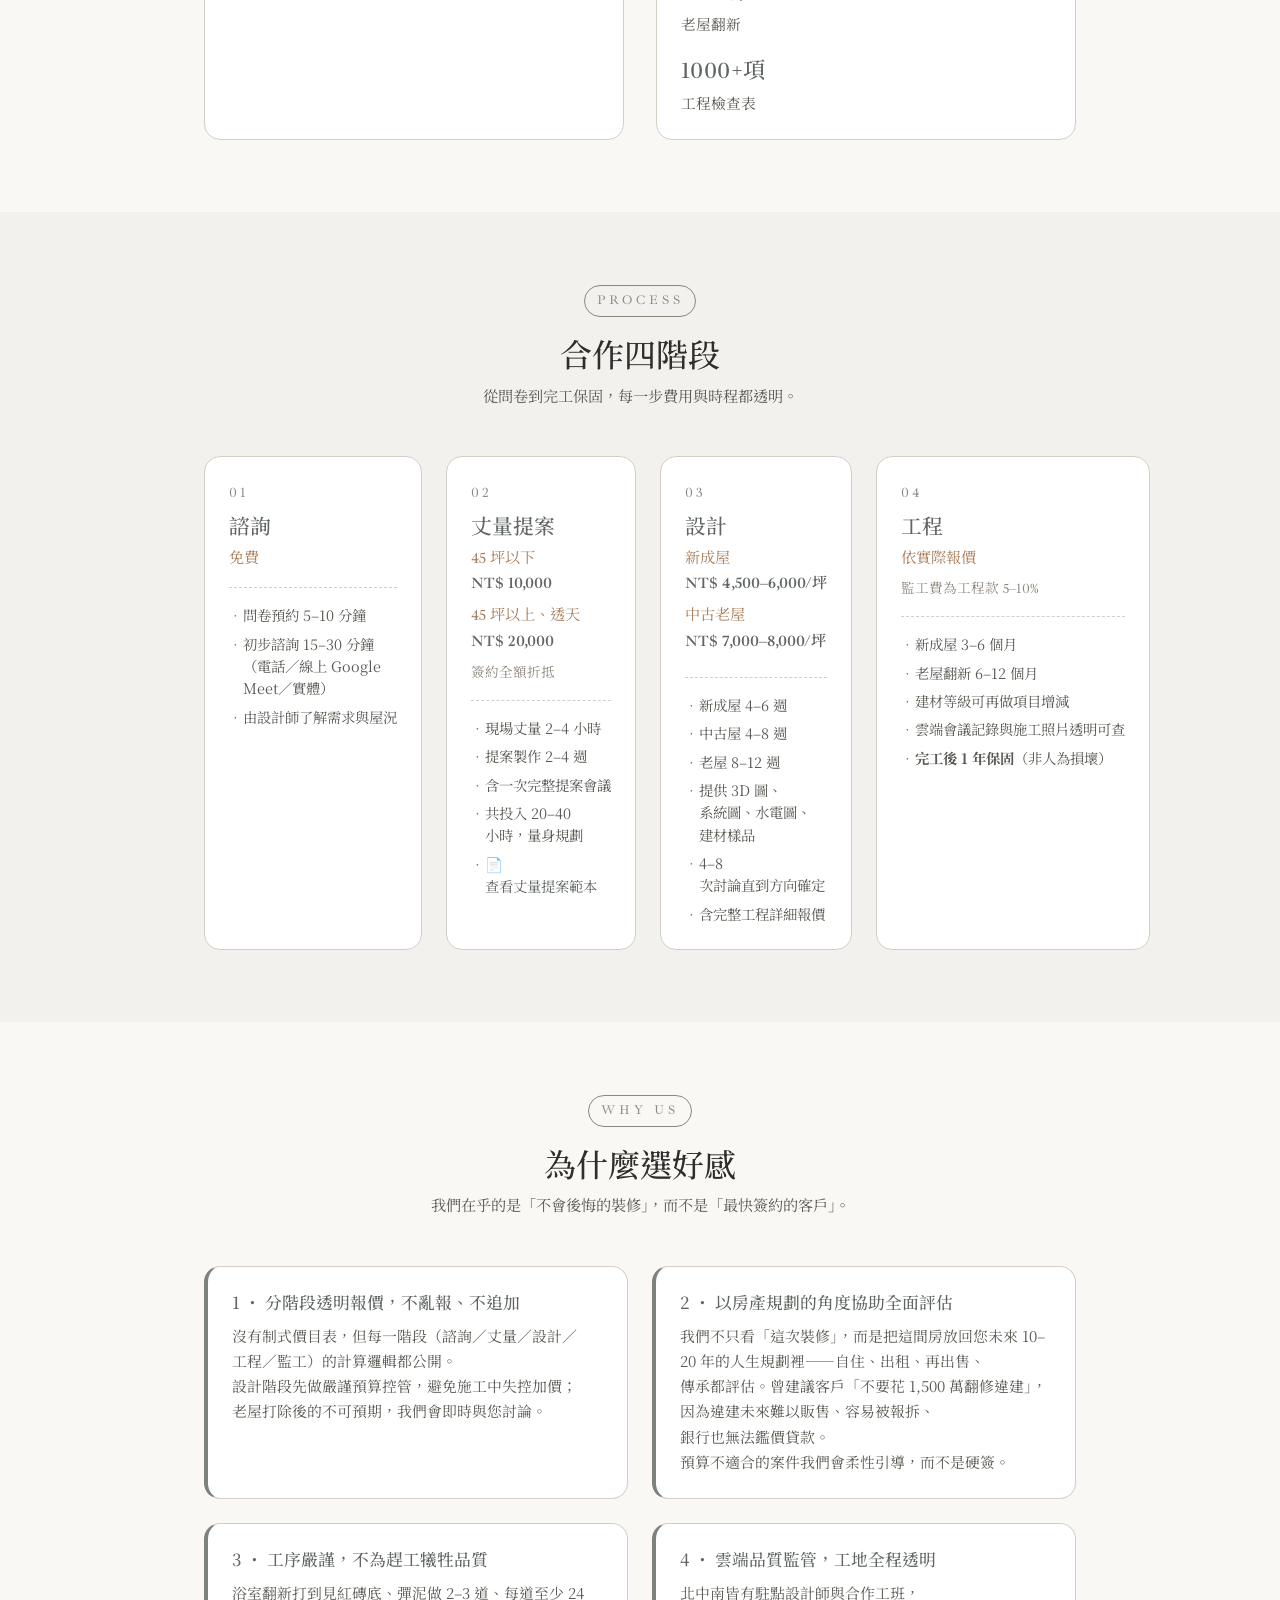
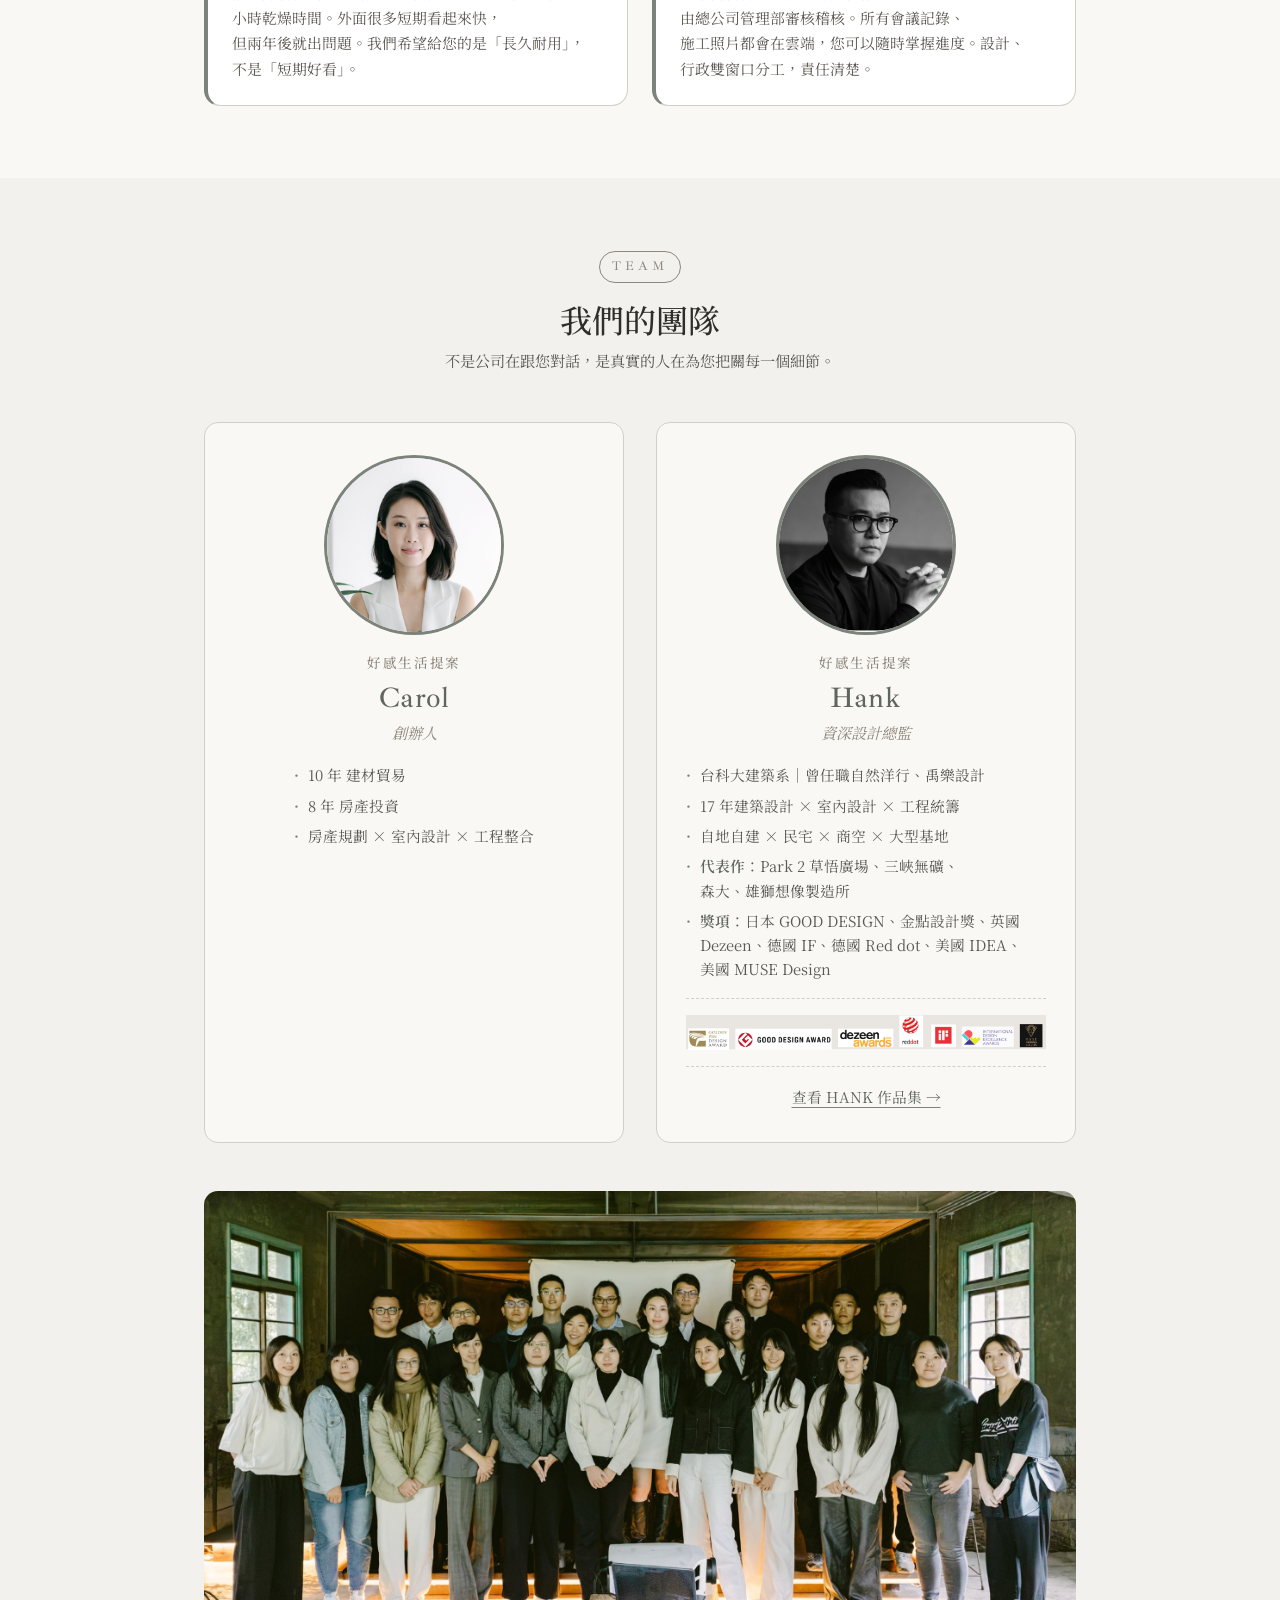
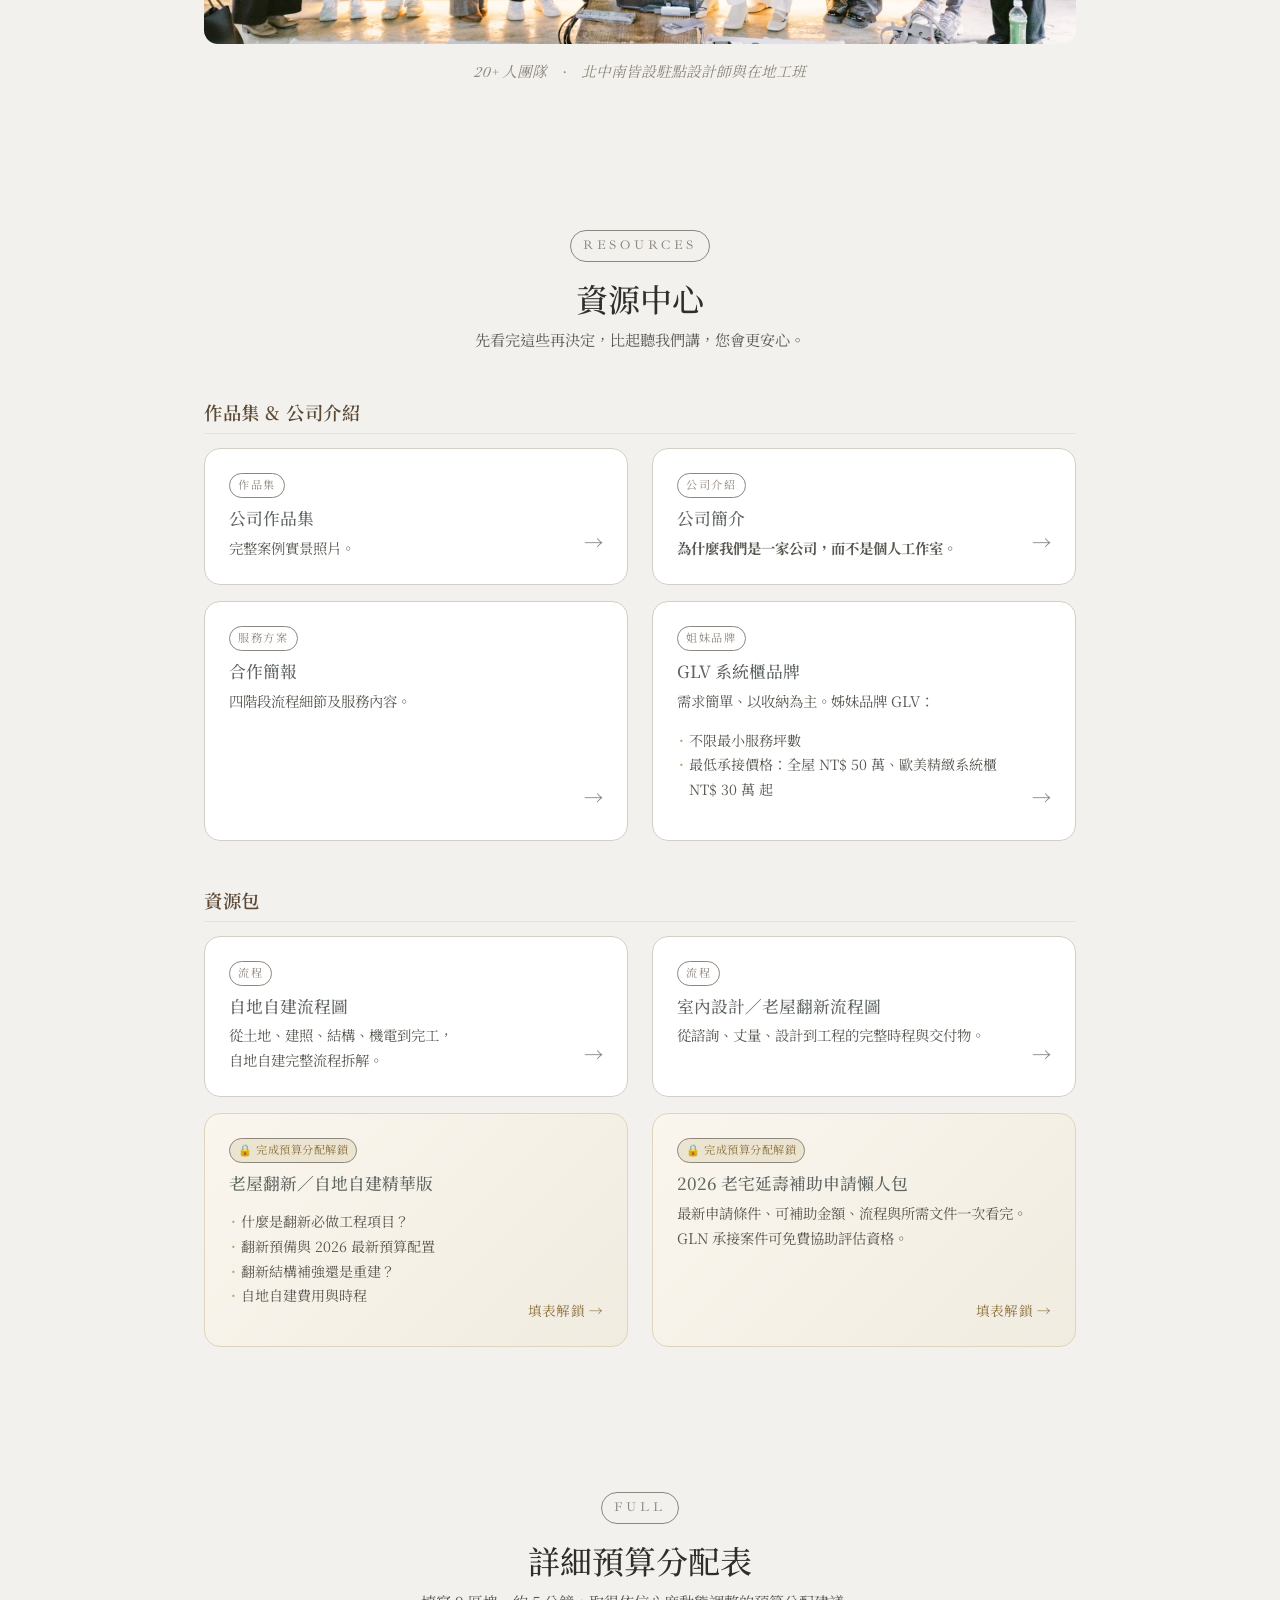
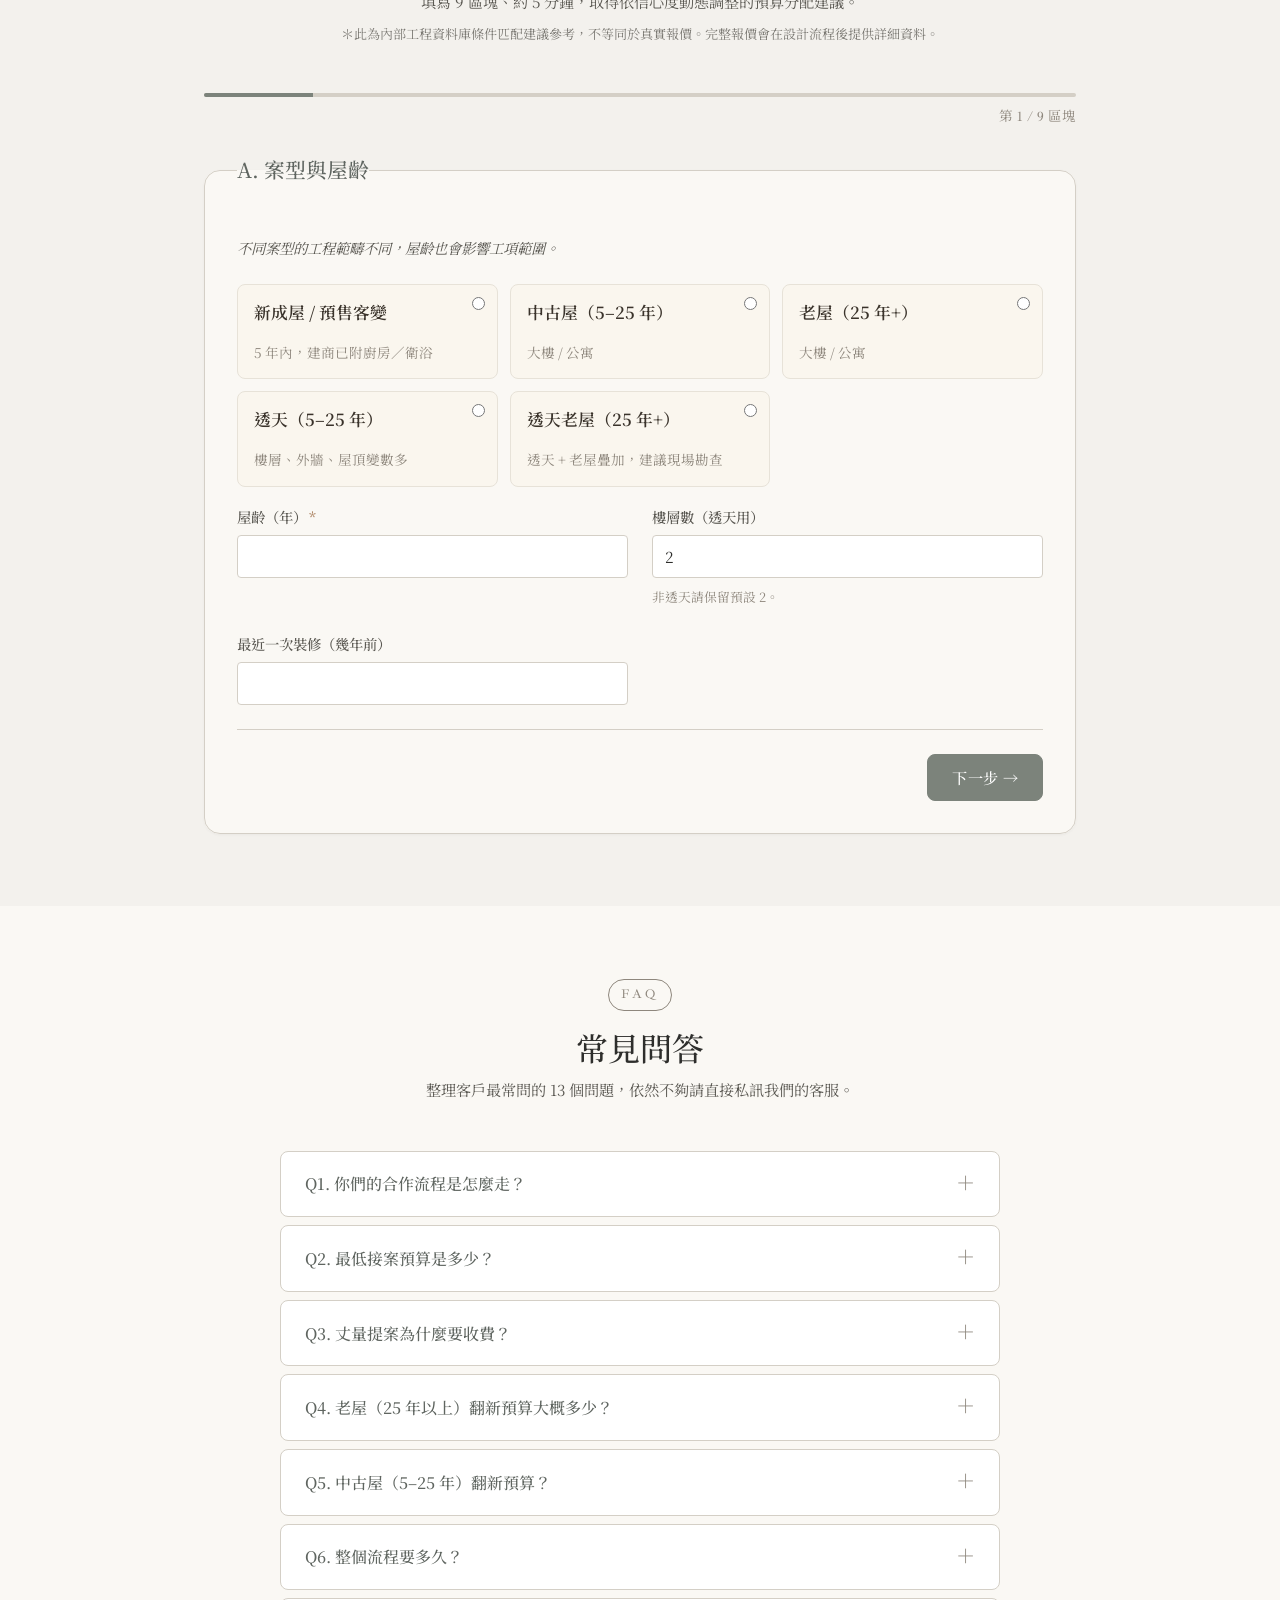
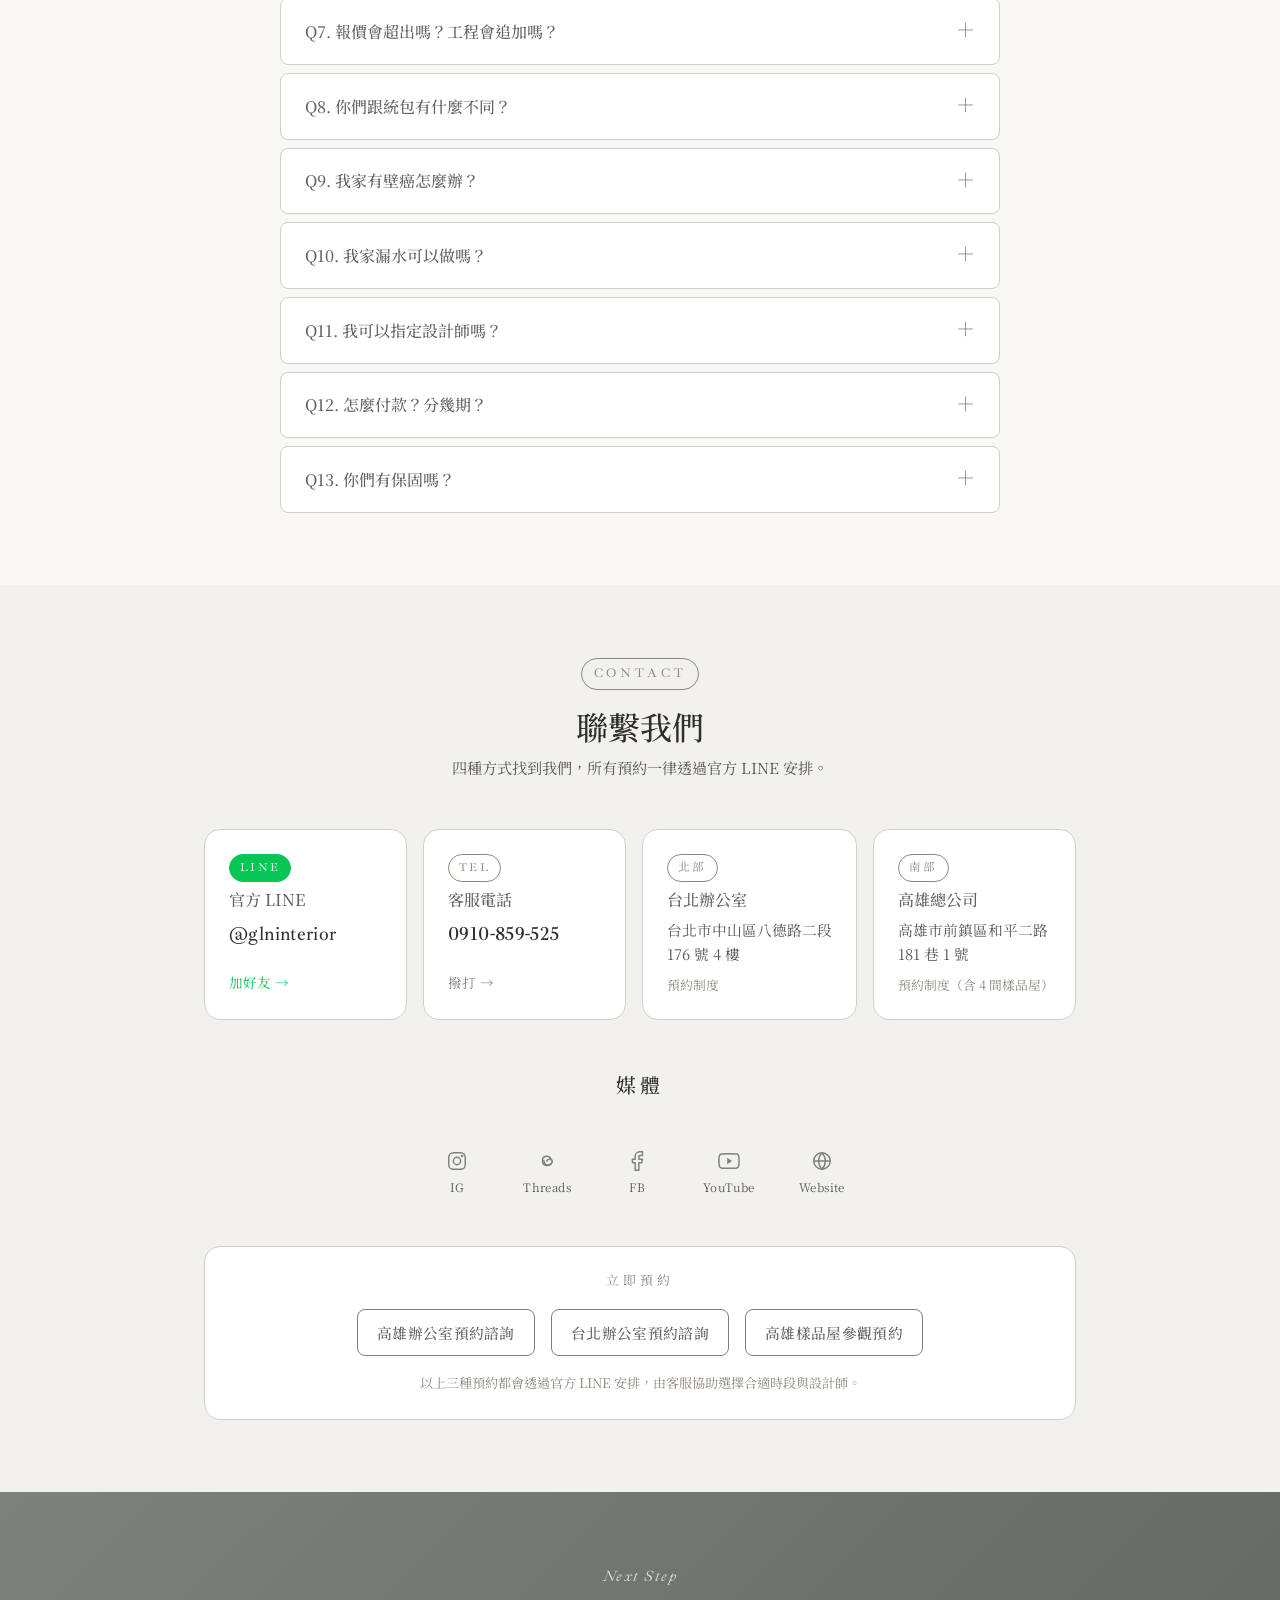
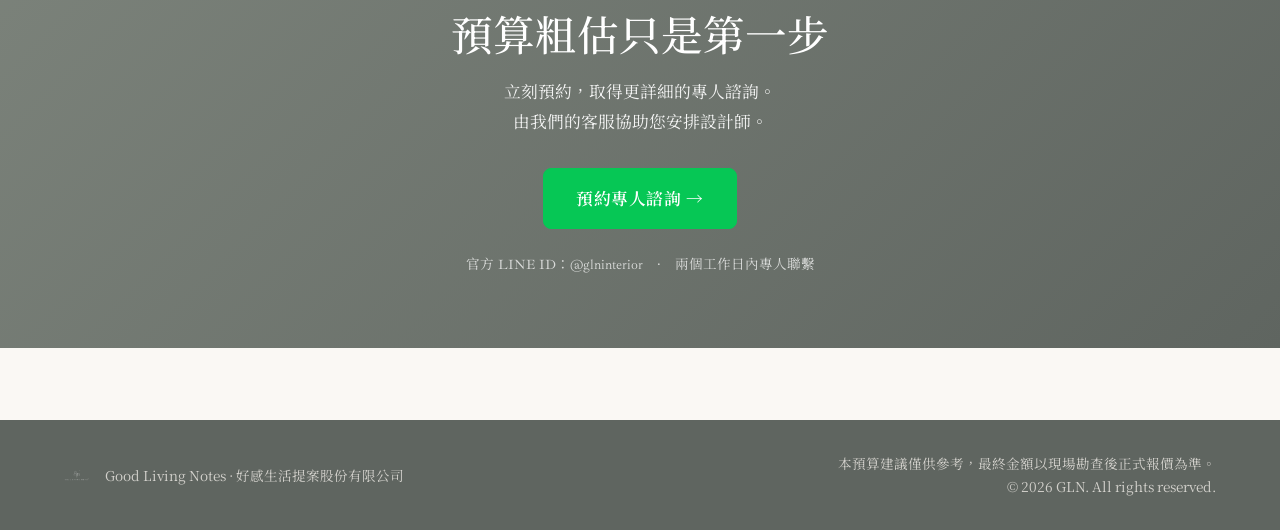
==== commit 4a1d57ca: "Update index.html 微調Hank學歷文字" ====
--- a/index.html
+++ b/index.html
@@ -75,16 +75,16 @@
         <p>政府合法登記立案，高雄總部、台北辦公室，北中南都有駐點設計師和在地工班。團隊年輕，背景跨<b>房產規劃、建築設計、室內設計、工程管理</b>。</p>
         <p>我們做的，不只是把空間做好看——<br><b>而是要實現您的好感生活。</b></p>
       </div>
-      <div class="about-item">
-        <h3>我們做什麼</h3>
-<div style="background:#f0ede8;border-radius:8px;padding:12px 16px;margin-bottom:16px;">
-  <p style="margin:0 0 4px 0;font-size:0.85em;color:#7c837b;letter-spacing:0.05em;">承接項目</p>
-  <p style="margin:0;font-weight:600;">新成屋・預售屋客變・老屋翻新・商業空間・自地自建</p>
-</div>
-<p>替您把關房屋這個重要資產，三個關鍵點：</p>
-<p><b>全程陪伴，優劣分析</b><br>從資產配置、生活需求釐清、平面配置、3D 圖到建材選擇，全方位檢視和分析，去除裝修雜訊，安心決策。</p>
-<p><b>團隊跟系統</b><br>扎實的管理系統，全程進度主動回報，團隊服務和品質把控。</p>
-<p><b>長久耐用品質</b><br>以長期思維的概念選擇材料及施工，耐看、耐用、易維護。</p>
+     <div class="about-item">
+            <h3>我們做什麼</h3>
+  <div style="background:#f0ede8;border-radius:8px;padding:12px 16px;margin-bottom:16px;">
+    <p style="margin:0 0 4px 0;font-size:0.85em;color:#7c837b;letter-spacing:0.05em;">承接項目</p>
+    <p style="margin:0;font-weight:600;">新成屋・預售屋客變・老屋翻新・商業空間・自地自建</p>
+  </div>
+        <p>替您把關房屋這個重要資產，三個關鍵點：</p>
+        <p><b>全程陪伴，優劣分析</b><br>從資產配置、生活需求釐清、平面配置、3D 圖到建材選擇，全方位檢視和分析，去除裝修雜訊，安心決策。</p>
+        <p><b>團隊跟系統</b><br>扎實的管理系統，全程進度主動回報，團隊服務和品質把控。</p>
+        <p><b>長久耐用品質</b><br>以長期思維的概念選擇材料及施工，耐看、耐用、易維護。</p>
         </div>
         <div class="about-item">
             <h3>實體據點與聯繫</h3>
@@ -250,7 +250,7 @@
           <h3 class="team-name">Hank</h3>
           <p class="team-title">資深設計總監</p>
           <ul class="team-bio-list">
-            <li>台科大建築系、自然洋行、禹樂</li>
+            <li>台科大建築系｜曾任職自然洋行、禹樂設計</li>
             <li>17 年建築設計 × 室內設計 × 工程統籌</li>
             <li>自地自建 × 民宅 × 商空 × 大型基地</li>
             <li><b>代表作</b>：Park 2 草悟廣場、三峽無礦、森大、雄獅想像製造所</li>
